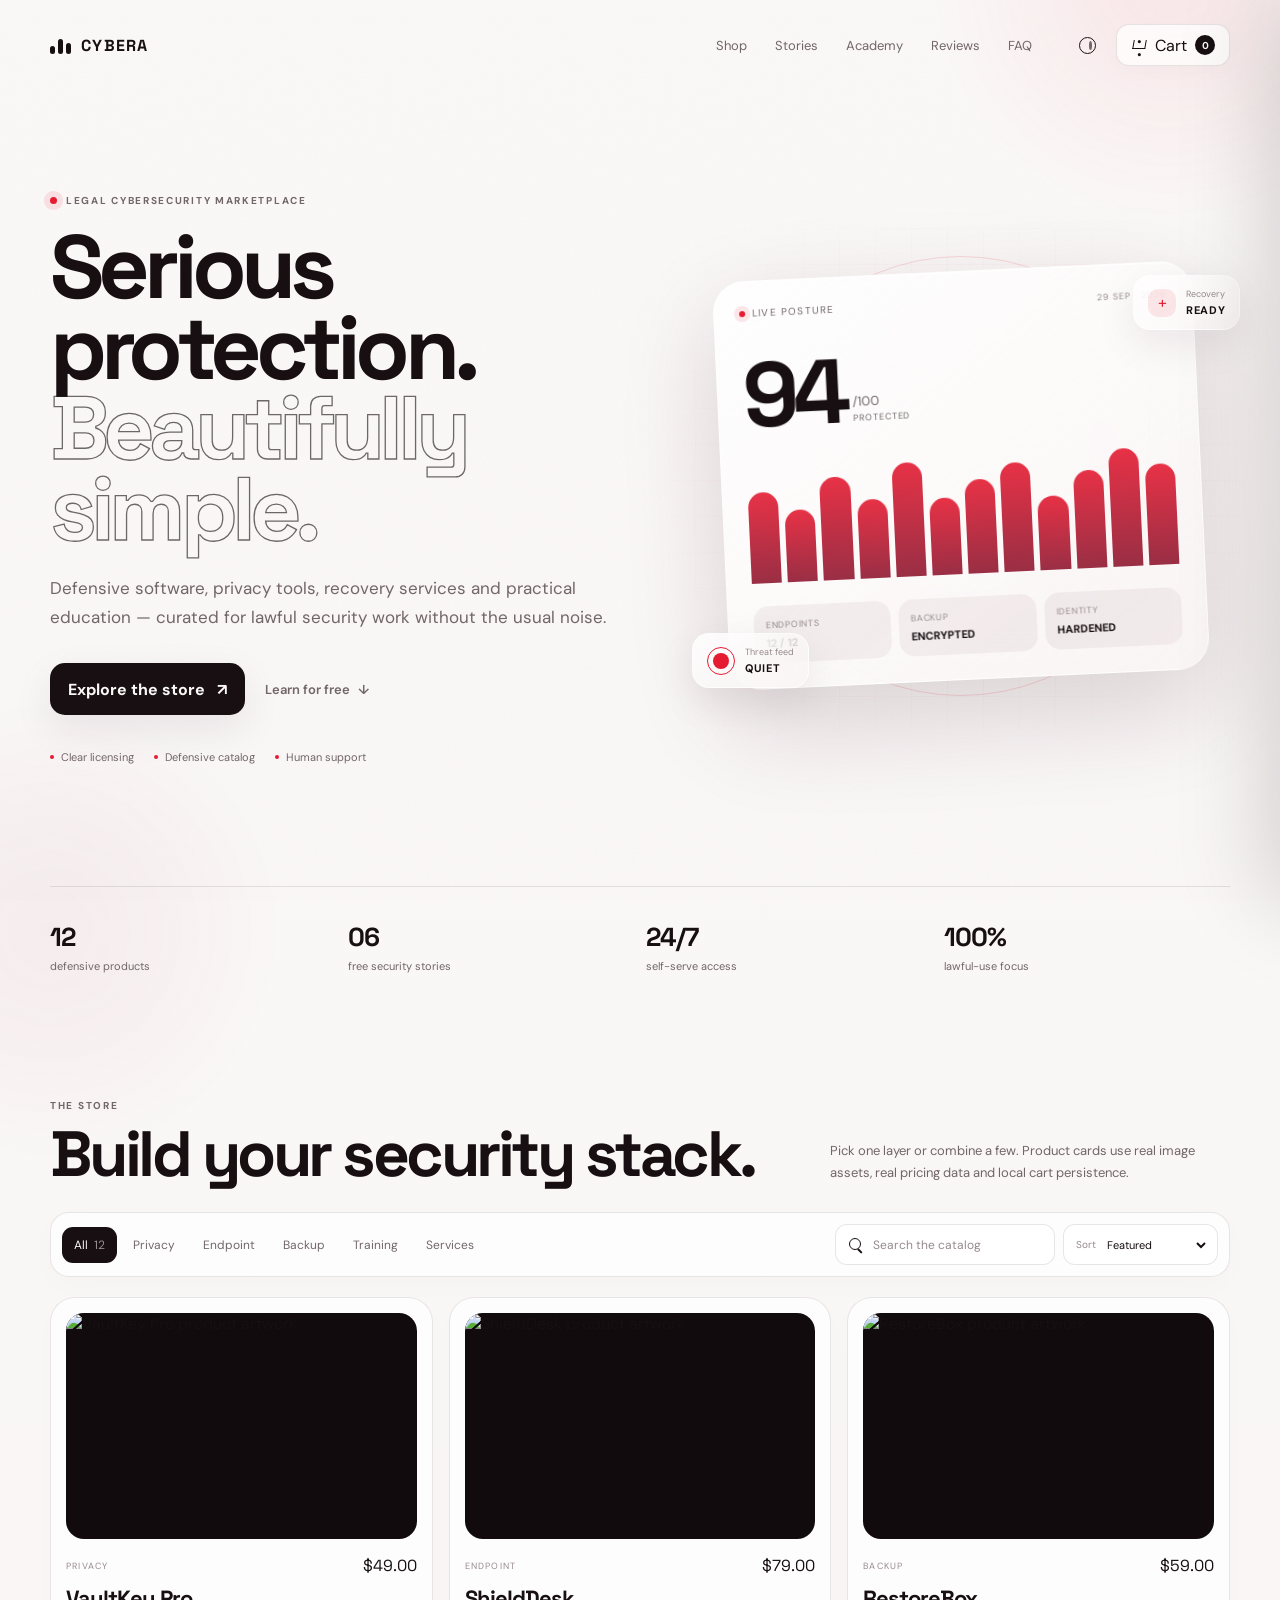
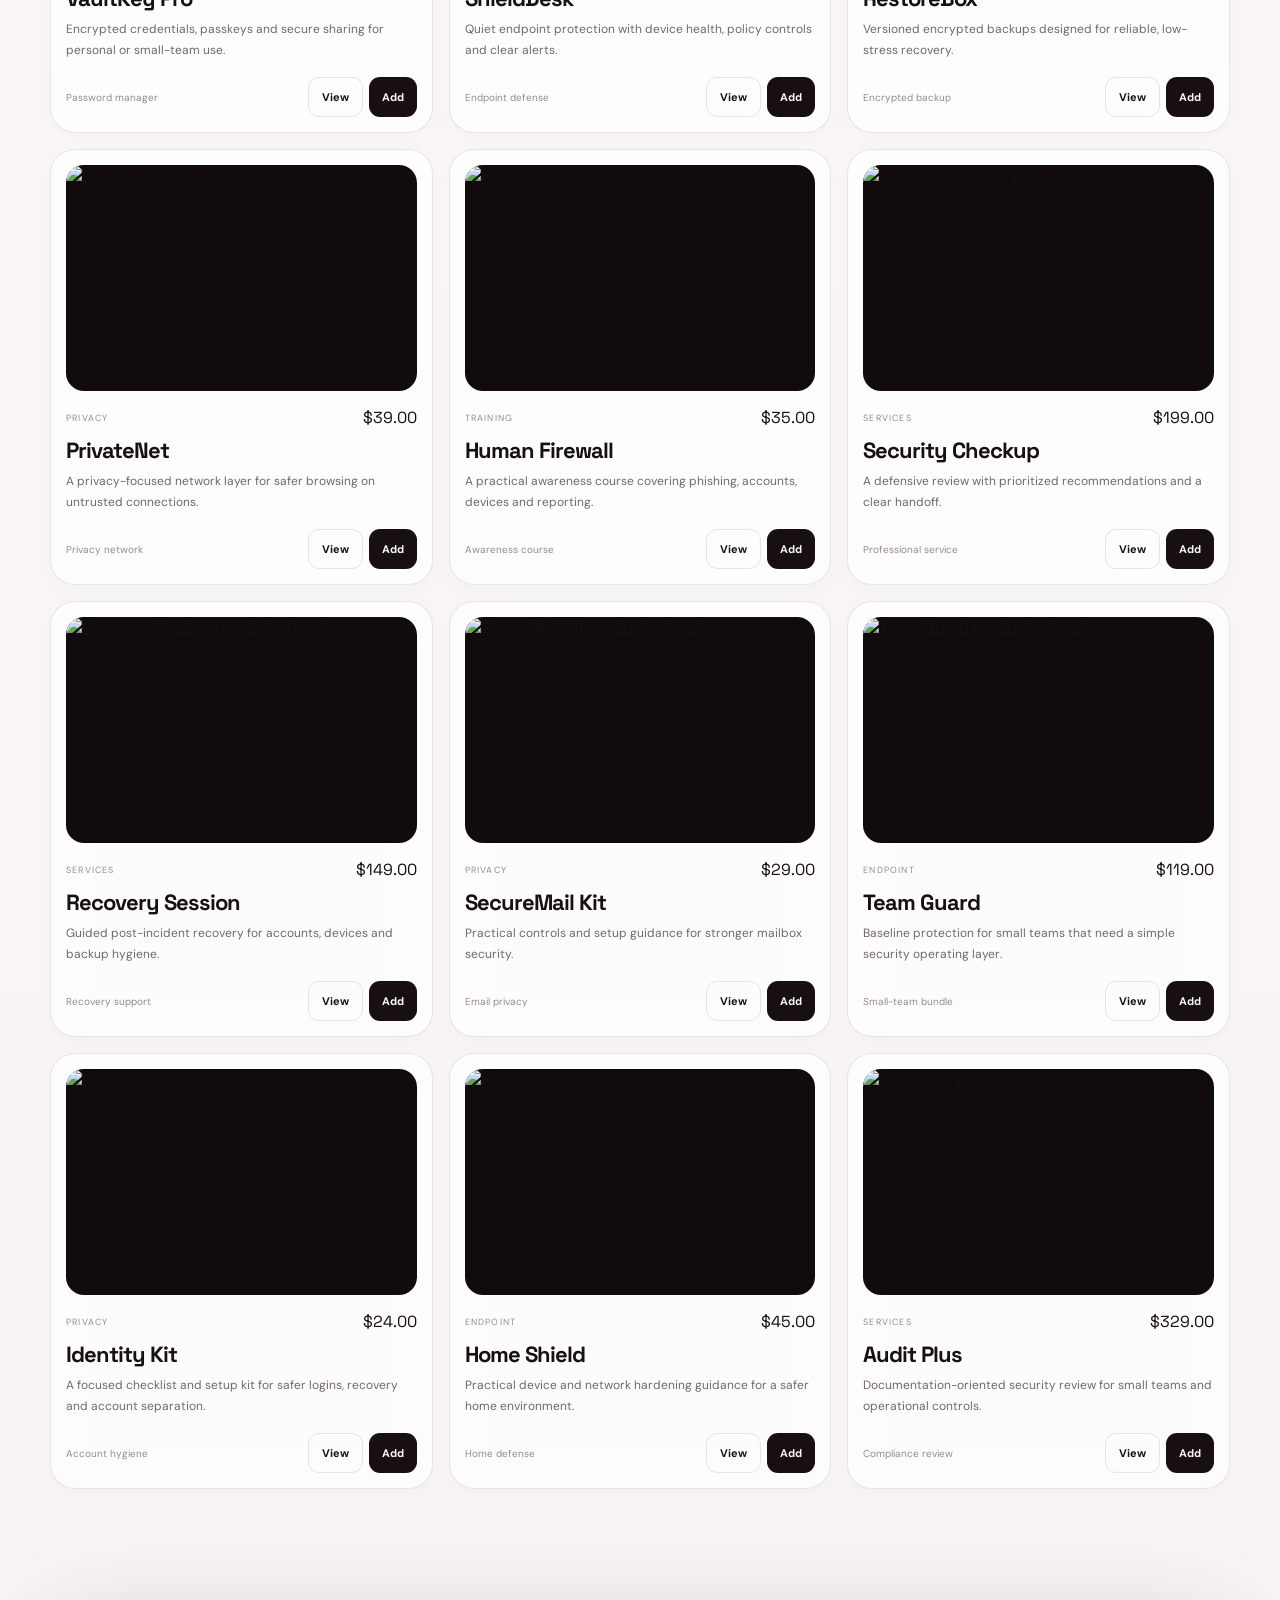
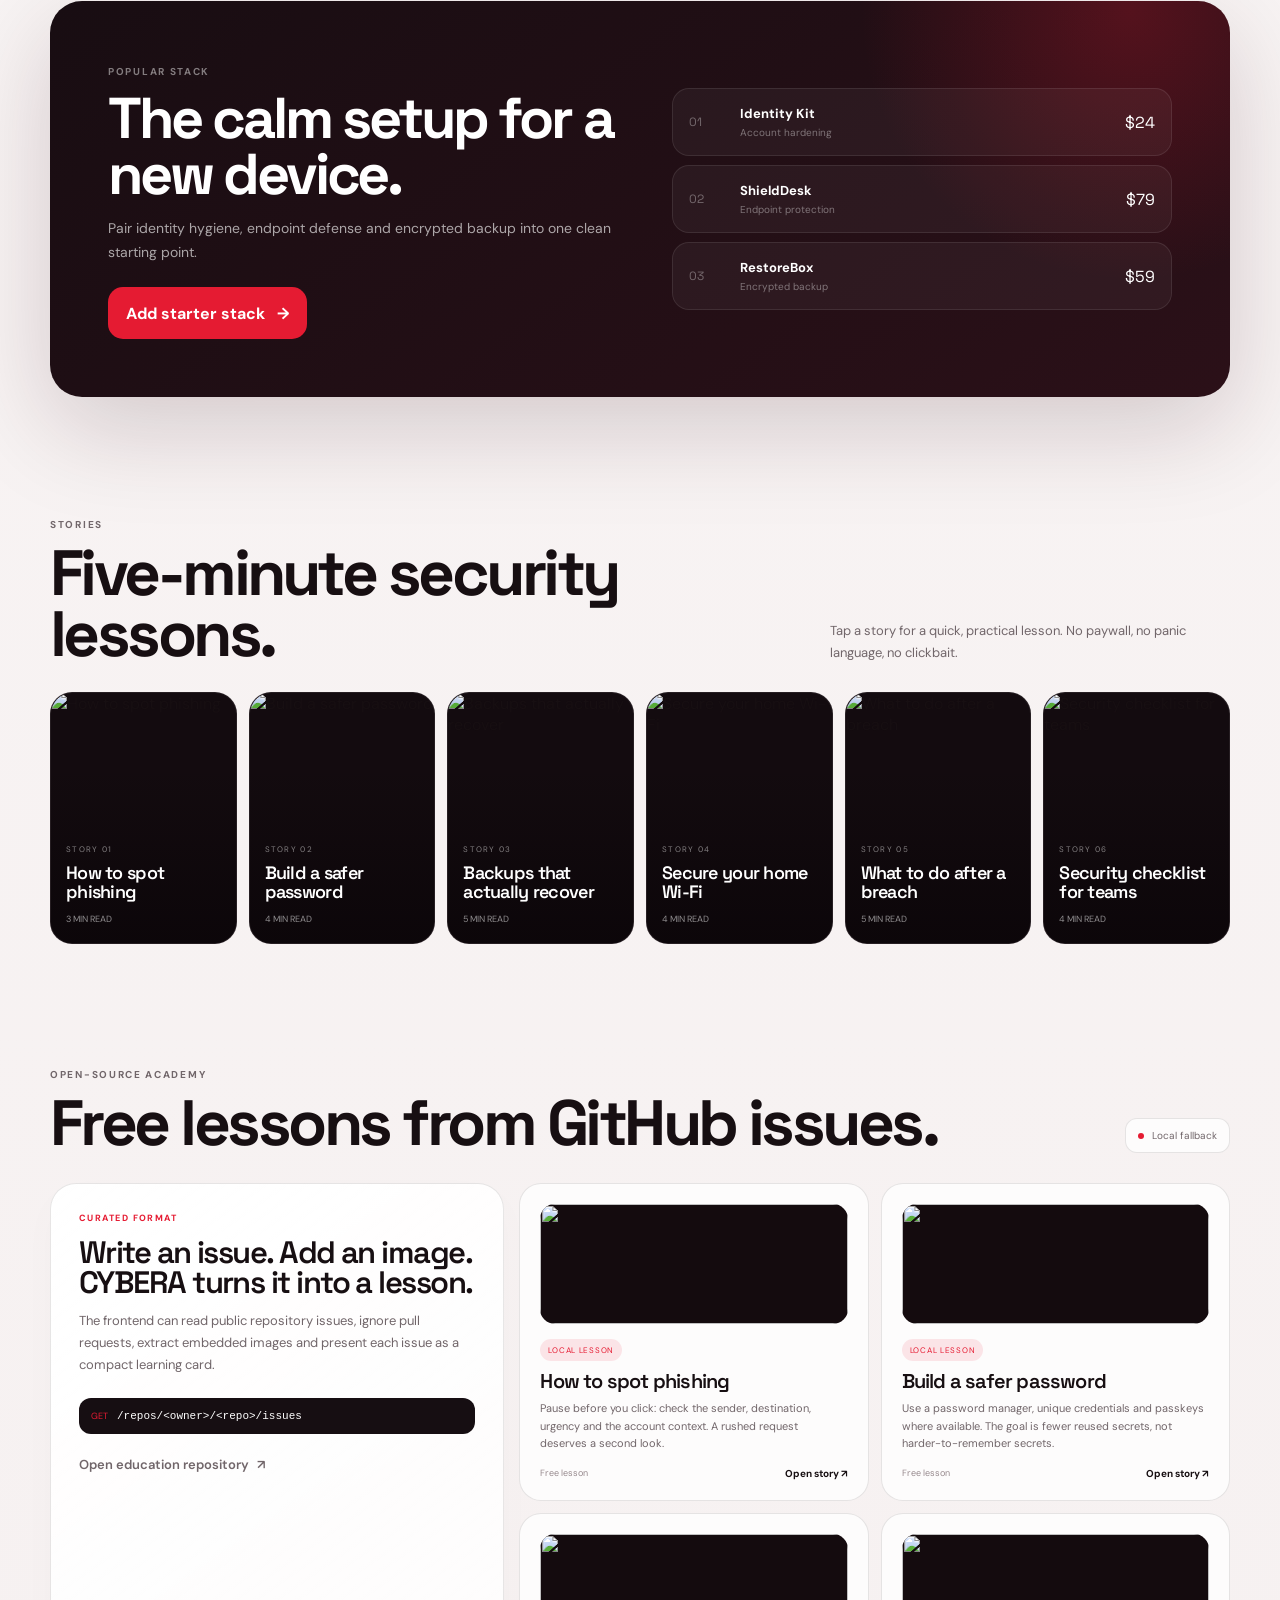
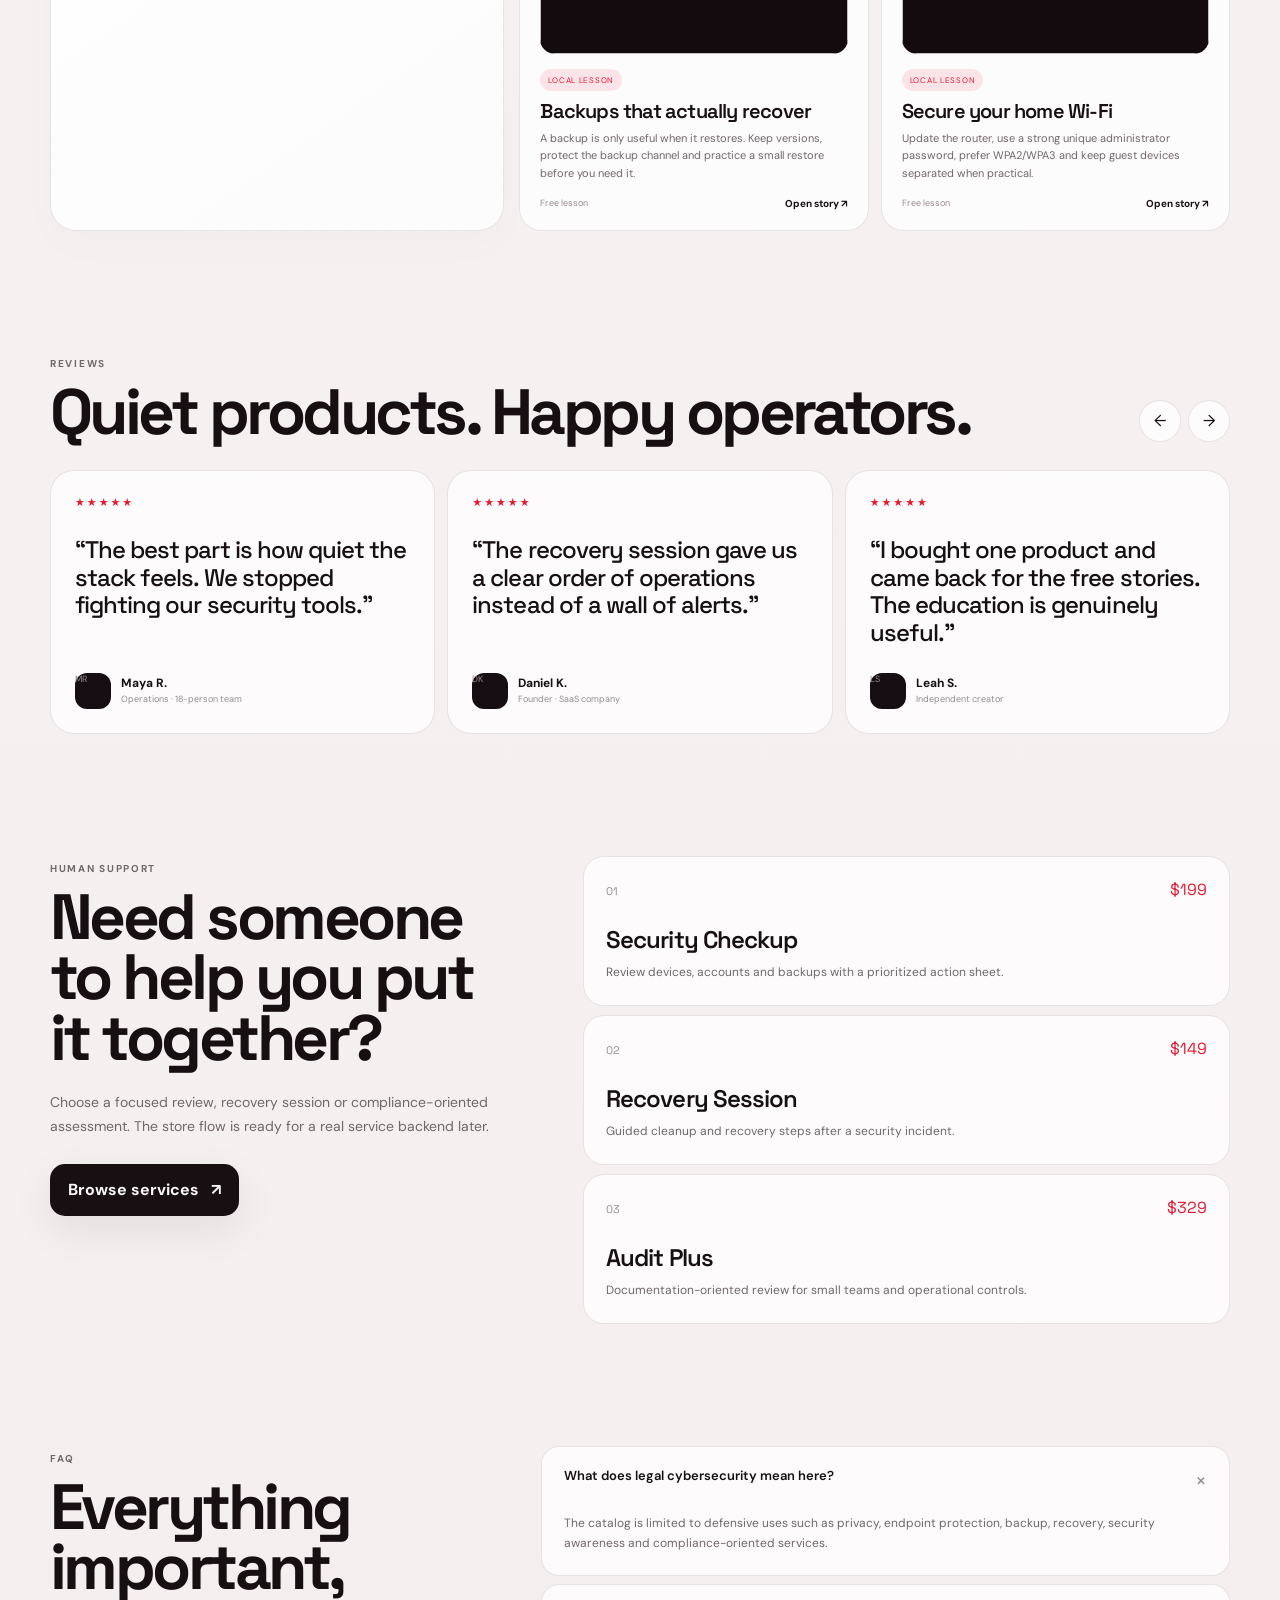
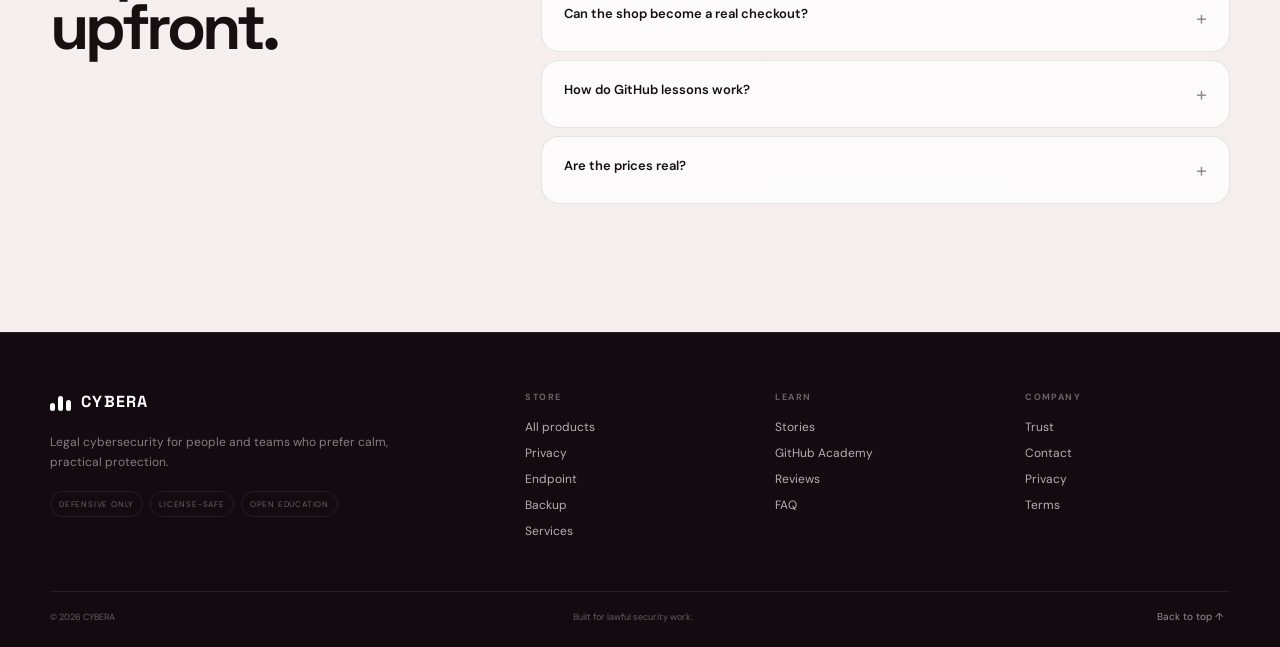
==== index.html @ 8c3d2e0f "Upload folder" ====
<!doctype html>
<html lang="en" dir="ltr" data-theme="light">
<head>
  <meta charset="utf-8">
  <meta name="viewport" content="width=device-width, initial-scale=1, viewport-fit=cover">
  <meta name="theme-color" content="#faf7f7">
  <meta name="description" content="CYBERA is a legal cybersecurity marketplace for defensive software, services and free security education.">
  <meta name="color-scheme" content="light dark">
  <meta property="og:title" content="CYBERA — Legal Cybersecurity Store">
  <meta property="og:description" content="Defensive products, practical services and free security education.">
  <meta property="og:type" content="website">
  <title>CYBERA — Legal Cybersecurity Store</title>
  <link rel="preconnect" href="https://fonts.googleapis.com">
  <link rel="preconnect" href="https://fonts.gstatic.com" crossorigin>
  <link href="https://fonts.googleapis.com/css2?family=DM+Sans:wght@400;500;600;700&family=Space+Grotesk:wght@500;600;700&display=swap" rel="stylesheet">
  <link rel="stylesheet" href="styles.css">
</head>
<body>
  <div class="site-loader" id="siteLoader" aria-hidden="true">
    <div class="loader-inner">
      <div class="loader-brand"><span class="logo-bars"><i></i><i></i><i></i></span>CYBERA</div>
      <div class="loader-track"><span></span></div>
      <div class="loader-status">Initializing secure storefront</div>
    </div>
  </div>

  <div class="page-glow page-glow-a" aria-hidden="true"></div>
  <div class="page-glow page-glow-b" aria-hidden="true"></div>
  <div class="grain" aria-hidden="true"></div>

  <header class="topbar" id="topbar">
    <a class="brand" href="#top" aria-label="CYBERA home">
      <span class="logo-bars" aria-hidden="true"><i></i><i></i><i></i></span>
      <span>CYBERA</span>
    </a>

    <nav class="nav" id="primaryNav" aria-label="Primary navigation">
      <a href="#shop">Shop</a>
      <a href="#stories">Stories</a>
      <a href="#academy">Academy</a>
      <a href="#reviews">Reviews</a>
      <a href="#faq">FAQ</a>
    </nav>

    <div class="topbar-actions">
      <button class="icon-btn" id="themeToggle" type="button" aria-label="Toggle theme" title="Toggle theme">
        <span class="theme-dot" aria-hidden="true"></span>
      </button>
      <button class="cart-btn" id="openCart" type="button" aria-label="Open cart">
        <span class="cart-symbol" aria-hidden="true"></span>
        <span class="cart-label">Cart</span>
        <b id="cartCount">0</b>
      </button>
      <button class="menu-btn" id="menuToggle" type="button" aria-label="Open navigation" aria-expanded="false">
        <span></span><span></span>
      </button>
    </div>
  </header>

  <main id="top">
    <section class="hero section-shell">
      <div class="hero-copy reveal">
        <div class="eyebrow"><span class="status-dot"></span>Legal cybersecurity marketplace</div>
        <h1>Serious protection.<br><span>Beautifully simple.</span></h1>
        <p>Defensive software, privacy tools, recovery services and practical education — curated for lawful security work without the usual noise.</p>
        <div class="hero-actions">
          <a class="button button-primary" href="#shop">Explore the store <span>↗</span></a>
          <a class="button-link" href="#academy">Learn for free <span>↓</span></a>
        </div>
        <div class="hero-proof">
          <span><i></i> Clear licensing</span>
          <span><i></i> Defensive catalog</span>
          <span><i></i> Human support</span>
        </div>
      </div>

      <div class="hero-stage reveal reveal-delay-1">
        <div class="stage-grid" aria-hidden="true"></div>
        <div class="stage-orbit orbit-one" aria-hidden="true"></div>
        <div class="stage-orbit orbit-two" aria-hidden="true"></div>
        <div class="hero-panel hero-panel-main">
          <div class="panel-top">
            <span class="tiny-status"><i></i> LIVE POSTURE</span>
            <span class="panel-date">29 SEP · 2026</span>
          </div>
          <div class="panel-score"><strong>94</strong><span>/100<br><small>PROTECTED</small></span></div>
          <div class="health-line"><span></span><span></span><span></span><span></span><span></span><span></span><span></span><span></span><span></span><span></span><span></span><span></span></div>
          <div class="panel-metrics">
            <div><small>ENDPOINTS</small><b>12 / 12</b></div>
            <div><small>BACKUP</small><b>ENCRYPTED</b></div>
            <div><small>IDENTITY</small><b>HARDENED</b></div>
          </div>
        </div>
        <div class="hero-panel hero-panel-float float-a">
          <span class="float-icon">+</span>
          <div><small>Recovery</small><b>READY</b></div>
        </div>
        <div class="hero-panel hero-panel-float float-b">
          <span class="float-ring"></span>
          <div><small>Threat feed</small><b>QUIET</b></div>
        </div>
      </div>
    </section>

    <section class="signal-strip section-shell" id="trust" aria-label="Store highlights">
      <div><b>12</b><span>defensive products</span></div>
      <div><b>06</b><span>free security stories</span></div>
      <div><b>24/7</b><span>self-serve access</span></div>
      <div><b>100%</b><span>lawful-use focus</span></div>
    </section>

    <section class="shop section-shell" id="shop">
      <div class="section-heading reveal">
        <div>
          <div class="eyebrow">The store</div>
          <h2>Build your security stack.</h2>
        </div>
        <p>Pick one layer or combine a few. Product cards use real image assets, real pricing data and local cart persistence.</p>
      </div>

      <div class="shop-toolbar reveal reveal-delay-1">
        <div class="filter-group" id="categoryFilters" role="tablist" aria-label="Product categories">
          <button class="filter active" data-filter="all" type="button">All <span>12</span></button>
          <button class="filter" data-filter="privacy" type="button">Privacy</button>
          <button class="filter" data-filter="endpoint" type="button">Endpoint</button>
          <button class="filter" data-filter="backup" type="button">Backup</button>
          <button class="filter" data-filter="training" type="button">Training</button>
          <button class="filter" data-filter="services" type="button">Services</button>
        </div>
        <div class="toolbar-right">
          <label class="search-field"><span class="search-symbol" aria-hidden="true"></span><input id="searchInput" type="search" placeholder="Search the catalog" autocomplete="off"></label>
          <label class="sort-field"><span>Sort</span><select id="sortSelect"><option value="featured">Featured</option><option value="price-low">Price: low to high</option><option value="price-high">Price: high to low</option><option value="name">Name</option></select></label>
        </div>
      </div>

      <div class="product-grid" id="productGrid" aria-live="polite"></div>
      <div class="empty-state" id="emptyState" hidden>No matching products. Try another category or search term.</div>
    </section>

    <section class="bundle-band section-shell reveal">
      <div class="bundle-copy">
        <div class="eyebrow">Popular stack</div>
        <h2>The calm setup for a new device.</h2>
        <p>Pair identity hygiene, endpoint defense and encrypted backup into one clean starting point.</p>
        <button class="button button-dark" id="addBundle" type="button">Add starter stack <span>→</span></button>
      </div>
      <div class="bundle-list">
        <div class="bundle-item"><span>01</span><div><b>Identity Kit</b><small>Account hardening</small></div><strong>$24</strong></div>
        <div class="bundle-item"><span>02</span><div><b>ShieldDesk</b><small>Endpoint protection</small></div><strong>$79</strong></div>
        <div class="bundle-item"><span>03</span><div><b>RestoreBox</b><small>Encrypted backup</small></div><strong>$59</strong></div>
      </div>
    </section>

    <section class="stories section-shell" id="stories">
      <div class="section-heading reveal">
        <div>
          <div class="eyebrow">Stories</div>
          <h2>Five-minute security lessons.</h2>
        </div>
        <p>Tap a story for a quick, practical lesson. No paywall, no panic language, no clickbait.</p>
      </div>
      <div class="stories-rail" id="storiesRail"></div>
    </section>

    <section class="academy section-shell" id="academy">
      <div class="academy-head reveal">
        <div>
          <div class="eyebrow">Open-source academy</div>
          <h2>Free lessons from GitHub issues.</h2>
        </div>
        <div class="github-status" id="githubStatus"><span class="status-dot"></span><span>Loading issue feed…</span></div>
      </div>
      <div class="academy-layout">
        <article class="academy-lead reveal">
          <div class="academy-label">CURATED FORMAT</div>
          <h3>Write an issue. Add an image. CYBERA turns it into a lesson.</h3>
          <p>The frontend can read public repository issues, ignore pull requests, extract embedded images and present each issue as a compact learning card.</p>
          <div class="academy-code"><span>GET</span><code>/repos/&lt;owner&gt;/&lt;repo&gt;/issues</code></div>
          <a class="button-link" id="githubRepoLink" href="#" target="_blank" rel="noreferrer noopener">Open education repository <span>↗</span></a>
        </article>
        <div class="issue-grid" id="issueGrid"></div>
      </div>
    </section>

    <section class="reviews section-shell" id="reviews">
      <div class="section-heading reveal">
        <div>
          <div class="eyebrow">Reviews</div>
          <h2>Quiet products. Happy operators.</h2>
        </div>
        <div class="review-controls"><button class="round-control" id="reviewPrev" type="button" aria-label="Previous review">←</button><button class="round-control" id="reviewNext" type="button" aria-label="Next review">→</button></div>
      </div>
      <div class="review-window reveal reveal-delay-1"><div class="review-track" id="reviewTrack"></div></div>
    </section>

    <section class="services section-shell" id="services">
      <div class="service-copy reveal">
        <div class="eyebrow">Human support</div>
        <h2>Need someone to help you put it together?</h2>
        <p>Choose a focused review, recovery session or compliance-oriented assessment. The store flow is ready for a real service backend later.</p>
        <a class="button button-primary" href="#shop">Browse services <span>↗</span></a>
      </div>
      <div class="service-grid reveal reveal-delay-1">
        <article><span>01</span><h3>Security Checkup</h3><p>Review devices, accounts and backups with a prioritized action sheet.</p><b>$199</b></article>
        <article><span>02</span><h3>Recovery Session</h3><p>Guided cleanup and recovery steps after a security incident.</p><b>$149</b></article>
        <article><span>03</span><h3>Audit Plus</h3><p>Documentation-oriented review for small teams and operational controls.</p><b>$329</b></article>
      </div>
    </section>

    <section class="faq section-shell" id="faq">
      <div class="faq-head reveal"><div class="eyebrow">FAQ</div><h2>Everything important, upfront.</h2></div>
      <div class="faq-list reveal reveal-delay-1">
        <details open><summary>What does legal cybersecurity mean here?</summary><p>The catalog is limited to defensive uses such as privacy, endpoint protection, backup, recovery, security awareness and compliance-oriented services.</p></details>
        <details><summary>Can the shop become a real checkout?</summary><p>Yes. The cart, checkout state, order summary and local persistence are already separated from presentation so a backend or payment provider can be connected later without rewriting the storefront.</p></details>
        <details><summary>How do GitHub lessons work?</summary><p>A public repository is configured in the app module. Its issues are fetched client-side; pull requests are filtered out, issue images are detected from Markdown and the remaining content is shown as learning cards.</p></details>
        <details><summary>Are the prices real?</summary><p>The included catalog is a demo dataset. Replace the data module with your actual SKUs, prices, inventory and vendor metadata before launch.</p></details>
      </div>
    </section>
  </main>

  <footer class="footer">
    <div class="footer-shell section-shell">
      <div class="footer-main">
        <div class="footer-brand-column">
          <a class="brand footer-brand" href="#top"><span class="logo-bars" aria-hidden="true"><i></i><i></i><i></i></span><span>CYBERA</span></a>
          <p>Legal cybersecurity for people and teams who prefer calm, practical protection.</p>
          <div class="footer-trust"><span>DEFENSIVE ONLY</span><span>LICENSE-SAFE</span><span>OPEN EDUCATION</span></div>
        </div>
        <div class="footer-column"><h4>Store</h4><a href="#shop">All products</a><a href="#shop">Privacy</a><a href="#shop">Endpoint</a><a href="#shop">Backup</a><a href="#services">Services</a></div>
        <div class="footer-column"><h4>Learn</h4><a href="#stories">Stories</a><a href="#academy">GitHub Academy</a><a href="#reviews">Reviews</a><a href="#faq">FAQ</a></div>
        <div class="footer-column"><h4>Company</h4><a href="#trust">Trust</a><a href="#contact" id="contactLink">Contact</a><a href="#privacy" data-info-modal="privacy">Privacy</a><a href="#terms" data-info-modal="terms">Terms</a></div>
      </div>
      <div class="footer-bottom"><span>© <span id="year"></span> CYBERA</span><span>Built for lawful security work.</span><button class="back-top" id="backTop" type="button">Back to top ↑</button></div>
    </div>
  </footer>

  <div class="overlay" id="overlay" hidden></div>

  <aside class="cart-drawer" id="cartDrawer" aria-label="Shopping cart" aria-hidden="true">
    <div class="drawer-head"><div><div class="eyebrow">Your cart</div><h2>Your security stack.</h2></div><button class="close-btn" id="closeCart" type="button" aria-label="Close cart">×</button></div>
    <div class="cart-items" id="cartItems"></div>
    <div class="cart-footer"><div class="total-row"><span>Subtotal</span><strong id="cartTotal">$0.00</strong></div><button class="button button-primary checkout-button" id="checkoutBtn" type="button">Continue to checkout <span>→</span></button><small>Demo checkout shell — connect your payment backend before launch.</small></div>
  </aside>

  <div class="modal-layer" id="modalLayer" hidden>
    <div class="modal-backdrop" data-close-modal></div>
    <div class="modal" role="dialog" aria-modal="true" aria-labelledby="modalTitle">
      <button class="modal-close" data-close-modal type="button" aria-label="Close">×</button>
      <div id="modalContent"></div>
    </div>
  </div>

  <div class="story-viewer" id="storyViewer" hidden>
    <div class="story-backdrop" data-close-story></div>
    <article class="story-frame" id="storyFrame">
      <button class="story-close" type="button" data-close-story aria-label="Close story">×</button>
      <img id="storyImage" src="" alt="">
      <div class="story-progress"><span></span></div>
      <div class="story-overlay"><div class="eyebrow">CYBERA FREE STORY</div><h2 id="storyTitle"></h2><p id="storyBody"></p><div class="story-actions"><button class="button button-light" id="storyPrev" type="button">Previous</button><button class="button button-light" id="storyNext" type="button">Next</button></div></div>
    </article>
  </div>

  <div class="toast" id="toast" role="status" aria-live="polite"></div>
  <script type="module" src="js/app.js"></script>
</body>
</html>
---- styles.css ----
:root {
  --bg: #fbf8f8;
  --bg-2: #f4eeee;
  --surface: rgba(255,255,255,.74);
  --surface-solid: #fff;
  --surface-dark: #151013;
  --text: #170f12;
  --muted: #71666a;
  --muted-2: #96898d;
  --line: rgba(23,15,18,.10);
  --line-strong: rgba(23,15,18,.16);
  --red: #e51b32;
  --red-deep: #8e1830;
  --red-soft: rgba(229,27,50,.10);
  --dark: #160e12;
  --white: #fff;
  --shadow: 0 30px 90px rgba(41,17,22,.10);
  --shadow-small: 0 14px 40px rgba(41,17,22,.08);
  --radius-xl: 34px;
  --radius-lg: 24px;
  --radius-md: 16px;
  --ease: cubic-bezier(.22,1,.36,1);
  --ease-soft: cubic-bezier(.25,.8,.25,1);
}
html[data-theme="dark"] {
  --bg: #0e0a0c;
  --bg-2: #140c10;
  --surface: rgba(28,18,22,.74);
  --surface-solid: #1a1014;
  --surface-dark: #10090c;
  --text: #fff4f5;
  --muted: #ad9ca1;
  --muted-2: #7e6c72;
  --line: rgba(255,244,245,.10);
  --line-strong: rgba(255,244,245,.16);
  --red-soft: rgba(229,27,50,.14);
  --shadow: 0 32px 90px rgba(0,0,0,.34);
  --shadow-small: 0 18px 50px rgba(0,0,0,.27);
}
* { box-sizing: border-box; }
html { scroll-behavior: smooth; }
body { margin:0; min-width:320px; font-family:"DM Sans",system-ui,sans-serif; color:var(--text); background:linear-gradient(180deg,var(--bg) 0%,var(--bg-2) 100%); overflow-x:hidden; transition:background-color .55s var(--ease),color .4s var(--ease); }
body.no-scroll { overflow:hidden; }
a { color:inherit; text-decoration:none; }
button,input,select { font:inherit; }
button { border:0; cursor:pointer; }
button:focus-visible,a:focus-visible,input:focus-visible,select:focus-visible,summary:focus-visible { outline:3px solid rgba(229,27,50,.24); outline-offset:3px; }
::selection { background:var(--red); color:#fff; }
img { display:block; max-width:100%; }
.section-shell { width:min(1180px,calc(100% - 40px)); margin-inline:auto; }

.site-loader { position:fixed; inset:0; z-index:999; display:grid; place-items:center; background:#10090c; color:#fff; transition:opacity .65s var(--ease),visibility .65s var(--ease); }
.site-loader.is-hidden { opacity:0; visibility:hidden; pointer-events:none; }
.loader-inner { width:min(330px,calc(100% - 48px)); }
.loader-brand { display:flex; align-items:center; gap:11px; font-family:"Space Grotesk",sans-serif; font-weight:700; letter-spacing:.08em; }
.loader-track { height:2px; margin-top:24px; overflow:hidden; background:rgba(255,255,255,.12); }
.loader-track span { display:block; width:42%; height:100%; background:var(--red); transform:translateX(-120%); animation:loaderRun 1.1s var(--ease) infinite; }
.loader-status { margin-top:10px; font-size:11px; color:rgba(255,255,255,.46); letter-spacing:.04em; }
.logo-bars { display:inline-grid; grid-template-columns:repeat(3,5px); gap:3px; align-items:end; height:18px; flex:0 0 auto; }
.logo-bars i { width:5px; border-radius:999px; background:currentColor; }
.logo-bars i:nth-child(1){height:8px}.logo-bars i:nth-child(2){height:15px}.logo-bars i:nth-child(3){height:11px}

.grain { position:fixed; inset:0; pointer-events:none; z-index:-2; opacity:.045; background-image:url("data:image/svg+xml,%3Csvg xmlns='http://www.w3.org/2000/svg' width='140' height='140' viewBox='0 0 140 140'%3E%3Cfilter id='n'%3E%3CfeTurbulence type='fractalNoise' baseFrequency='.9' numOctaves='2' stitchTiles='stitch'/%3E%3C/filter%3E%3Crect width='100%25' height='100%25' filter='url(%23n)' opacity='.7'/%3E%3C/svg%3E"); }
.page-glow { position:fixed; width:460px; height:460px; border-radius:50%; pointer-events:none; z-index:-3; filter:blur(30px); opacity:.5; }
.page-glow-a { top:-250px; right:-120px; background:radial-gradient(circle,rgba(229,27,50,.17),transparent 70%); }
.page-glow-b { bottom:-260px; left:-180px; background:radial-gradient(circle,rgba(142,24,48,.11),transparent 70%); }

.topbar { position:relative; z-index:80; width:min(1180px,calc(100% - 40px)); margin:18px auto 0; display:flex; align-items:center; gap:30px; min-height:54px; }
.brand { display:inline-flex; align-items:center; gap:10px; font-family:"Space Grotesk",sans-serif; font-weight:700; letter-spacing:.08em; }
.brand .logo-bars i { transition:transform .55s var(--ease),height .55s var(--ease); }
.brand:hover .logo-bars i:nth-child(1){height:14px;transform:translateY(-2px)}.brand:hover .logo-bars i:nth-child(2){height:9px}.brand:hover .logo-bars i:nth-child(3){height:16px;transform:translateY(-3px)}
.nav { display:flex; align-items:center; gap:28px; margin-left:auto; }
.nav a { position:relative; padding:10px 0; color:var(--muted); font-size:13px; transition:color .35s var(--ease); }
.nav a::after { content:""; position:absolute; left:0; bottom:5px; width:100%; height:1px; background:var(--red); transform:scaleX(0); transform-origin:right; transition:transform .45s var(--ease); }
.nav a:hover { color:var(--text); }
.nav a:hover::after { transform:scaleX(1); transform-origin:left; }
.topbar-actions { display:flex; align-items:center; gap:8px; margin-left:4px; }
.icon-btn,.cart-btn,.menu-btn { color:var(--text); background:transparent; -webkit-tap-highlight-color:transparent; touch-action:manipulation; }
.icon-btn { width:42px; height:42px; display:grid; place-items:center; border-radius:13px; transition:background .35s var(--ease),transform .45s var(--ease); }
.icon-btn:hover { background:var(--surface); transform:translateY(-2px); }
.theme-dot { width:17px; height:17px; border:1.5px solid currentColor; border-radius:50%; position:relative; }
.theme-dot::after { content:""; position:absolute; inset:3px 3px 3px 9px; border-radius:50%; background:currentColor; opacity:.6; transition:inset .45s var(--ease); }
html[data-theme="dark"] .theme-dot::after { inset:3px; }
.cart-btn { display:inline-flex; align-items:center; gap:8px; min-height:42px; padding:0 14px; border:1px solid var(--line); border-radius:13px; background:var(--surface); box-shadow:0 6px 20px rgba(0,0,0,.02); backdrop-filter:blur(18px); transition:transform .45s var(--ease),border-color .35s var(--ease),background .35s var(--ease); }
.cart-btn:hover { transform:translateY(-2px); border-color:rgba(229,27,50,.36); }
.cart-symbol,.search-symbol { position:relative; width:16px; height:15px; display:inline-block; }
.cart-symbol::before { content:""; position:absolute; left:2px; top:2px; width:11px; height:8px; border:1.5px solid currentColor; border-top:0; transform:skewX(-10deg); }
.cart-symbol::after { content:"•  •"; position:absolute; left:2px; bottom:-8px; font-size:13px; line-height:1; letter-spacing:1px; }
.cart-btn b { min-width:20px; height:20px; padding:0 5px; display:grid; place-items:center; border-radius:999px; background:var(--text); color:var(--bg); font-size:10px; transition:transform .45s var(--ease); }
.menu-btn { display:none; width:42px; height:42px; border:1px solid var(--line); border-radius:13px; }
.menu-btn span { display:block; width:17px; height:1.5px; margin:4px auto; background:currentColor; border-radius:99px; transition:transform .45s var(--ease); }
.menu-btn.is-open span:first-child { transform:translateY(2.75px) rotate(45deg); }.menu-btn.is-open span:last-child { transform:translateY(-2.75px) rotate(-45deg); }

.hero { min-height:calc(100svh - 86px); padding:74px 0 80px; display:grid; grid-template-columns:1.03fr .97fr; gap:70px; align-items:center; }
.eyebrow { display:inline-flex; align-items:center; gap:9px; text-transform:uppercase; letter-spacing:.17em; font-weight:700; font-size:10px; color:var(--muted); }
.status-dot { width:7px; height:7px; border-radius:50%; background:var(--red); box-shadow:0 0 0 6px var(--red-soft); }
.hero h1 { max-width:690px; margin:18px 0 24px; font-family:"Space Grotesk",sans-serif; font-size:clamp(54px,7vw,92px); line-height:.9; letter-spacing:-.065em; }
.hero h1 span { color:transparent; -webkit-text-stroke:1.3px var(--text); opacity:.62; }
.hero-copy > p { max-width:600px; margin:0; color:var(--muted); font-size:17px; line-height:1.75; }
.hero-actions { display:flex; align-items:center; gap:20px; margin-top:30px; }
.button { min-height:52px; padding:0 18px; display:inline-flex; align-items:center; justify-content:center; gap:12px; border-radius:15px; font-weight:700; -webkit-tap-highlight-color:transparent; touch-action:manipulation; transition:transform .5s var(--ease),box-shadow .5s var(--ease),background .4s var(--ease),color .4s var(--ease),border-color .4s var(--ease); }
.button span { display:inline-block; transition:transform .5s var(--ease); }
.button:hover { transform:translate3d(0,-3px,0); }.button:hover span { transform:translateX(4px); }.button:active { transform:scale(.985); }
.button-primary { background:var(--text); color:var(--bg); box-shadow:var(--shadow-small); }.button-primary:hover { box-shadow:0 24px 60px rgba(44,10,20,.15); }
.button-dark { background:var(--red); color:#fff; }
.button-light { background:#fff; color:#150d10; }
.button-link { display:inline-flex; align-items:center; gap:8px; color:var(--muted); font-weight:600; font-size:13px; transition:color .4s var(--ease),transform .45s var(--ease); }.button-link:hover{color:var(--text);transform:translateX(3px)}.button-link span{transition:transform .45s var(--ease)}.button-link:hover span{transform:translateY(3px)}
.hero-proof { display:flex; flex-wrap:wrap; gap:10px 20px; margin-top:35px; }
.hero-proof span { display:inline-flex; align-items:center; gap:7px; color:var(--muted); font-size:11px; }.hero-proof i{width:4px;height:4px;border-radius:50%;background:var(--red);}

.hero-stage { position:relative; min-height:590px; display:grid; place-items:center; overflow:visible; }
.stage-grid { position:absolute; inset:8% -6% 7%; border-radius:44px; background:linear-gradient(rgba(229,27,50,.055) 1px,transparent 1px),linear-gradient(90deg,rgba(229,27,50,.055) 1px,transparent 1px); background-size:36px 36px; mask-image:radial-gradient(circle at 50% 50%,black 35%,transparent 82%); opacity:.7; }
.stage-orbit { position:absolute; border-radius:50%; border:1px solid rgba(229,27,50,.15); animation:orbitFloat 8s ease-in-out infinite; }
.orbit-one{width:440px;height:440px}.orbit-two{width:300px;height:300px;animation-delay:-2.5s}
.hero-panel { border:1px solid rgba(255,255,255,.6); background:linear-gradient(145deg,rgba(255,255,255,.85),rgba(250,244,244,.63)); box-shadow:0 35px 100px rgba(55,16,24,.16),inset 0 1px 0 rgba(255,255,255,.86); backdrop-filter:blur(25px); }
html[data-theme="dark"] .hero-panel { border-color:rgba(255,255,255,.09); background:linear-gradient(145deg,rgba(37,19,25,.88),rgba(21,11,14,.72)); box-shadow:0 35px 100px rgba(0,0,0,.34),inset 0 1px 0 rgba(255,255,255,.04); }
.hero-panel-main { width:min(480px,93%); padding:25px; border-radius:32px; transform:rotate(-2.7deg); transition:transform .75s var(--ease); }
.hero-panel-main:hover { transform:rotate(-.2deg) translate3d(0,-7px,0); }
.panel-top { display:flex; align-items:center; justify-content:space-between; gap:20px; }.tiny-status{display:inline-flex;align-items:center;gap:7px;color:var(--muted);font-size:10px;letter-spacing:.12em}.tiny-status i{width:6px;height:6px;border-radius:50%;background:var(--red);box-shadow:0 0 0 5px var(--red-soft)}.panel-date{font-size:9px;letter-spacing:.12em;color:var(--muted-2)}
.panel-score{display:flex;align-items:flex-end;gap:8px;margin-top:42px}.panel-score strong{font-family:"Space Grotesk",sans-serif;font-size:91px;line-height:.75;letter-spacing:-.07em}.panel-score > span{color:var(--muted);font-size:13px;line-height:1.15}.panel-score small{font-size:9px;letter-spacing:.10em}
.health-line { height:124px; margin-top:30px; display:flex; align-items:end; gap:6px; }.health-line span{flex:1;height:var(--h,60%);border-radius:999px 999px 5px 5px;background:linear-gradient(180deg,var(--red),var(--red-deep));transform-origin:bottom;animation:healthPulse 4.6s var(--ease) infinite alternate;opacity:.9}.health-line span:nth-child(1){--h:74%;animation-delay:-.1s}.health-line span:nth-child(2){--h:58%;animation-delay:-1.3s}.health-line span:nth-child(3){--h:83%;animation-delay:-.7s}.health-line span:nth-child(4){--h:64%;animation-delay:-2.1s}.health-line span:nth-child(5){--h:92%;animation-delay:-1.7s}.health-line span:nth-child(6){--h:62%;animation-delay:-.3s}.health-line span:nth-child(7){--h:76%;animation-delay:-2.4s}.health-line span:nth-child(8){--h:88%;animation-delay:-.9s}.health-line span:nth-child(9){--h:60%;animation-delay:-1.5s}.health-line span:nth-child(10){--h:79%;animation-delay:-.4s}.health-line span:nth-child(11){--h:95%;animation-delay:-2.2s}.health-line span:nth-child(12){--h:82%;animation-delay:-1.1s}
.panel-metrics{display:grid;grid-template-columns:repeat(3,1fr);gap:8px;margin-top:23px}.panel-metrics div{padding:13px 12px;border-radius:15px;background:rgba(111,78,84,.07)}.panel-metrics small,.panel-metrics b{display:block}.panel-metrics small{font-size:9px;color:var(--muted-2);letter-spacing:.08em}.panel-metrics b{font-size:11px;margin-top:5px}
.hero-panel-float { position:absolute; display:flex; align-items:center; gap:10px; padding:12px 14px; border-radius:17px; box-shadow:var(--shadow-small); transition:transform .65s var(--ease); animation:floatCard 7s ease-in-out infinite; }.hero-panel-float:hover{transform:translateY(-7px) scale(1.02)}.float-a{top:16%;right:-2%}.float-b{left:0;bottom:14%;animation-delay:-2.2s}.hero-panel-float small,.hero-panel-float b{display:block}.hero-panel-float small{font-size:9px;color:var(--muted-2)}.hero-panel-float b{margin-top:3px;font-size:11px;letter-spacing:.06em}.float-icon{width:28px;height:28px;border-radius:10px;display:grid;place-items:center;background:var(--red-soft);color:var(--red);font-size:16px}.float-ring{width:28px;height:28px;border:1.5px solid var(--red);border-radius:50%;position:relative}.float-ring::after{content:"";position:absolute;inset:5px;border-radius:50%;background:var(--red)}

.signal-strip { display:grid;grid-template-columns:repeat(4,1fr);gap:12px;padding:20px 0 105px;border-top:1px solid var(--line); }.signal-strip div{padding:13px 0;}.signal-strip b{font-family:"Space Grotesk",sans-serif;font-size:26px;letter-spacing:-.04em;display:block}.signal-strip span{font-size:11px;color:var(--muted)}

.section-heading{display:flex;align-items:flex-end;justify-content:space-between;gap:40px;margin-bottom:28px}.section-heading h2,.academy h2,.faq h2,.reviews h2,.services h2{margin:10px 0 0;font-family:"Space Grotesk",sans-serif;font-size:clamp(38px,5vw,64px);line-height:.94;letter-spacing:-.055em}.section-heading>p{max-width:400px;margin:0;color:var(--muted);font-size:13px;line-height:1.7}
.shop-toolbar{display:flex;align-items:center;justify-content:space-between;gap:18px;padding:11px;border:1px solid var(--line);border-radius:19px;background:var(--surface);backdrop-filter:blur(20px);margin-bottom:20px;position:sticky;top:12px;z-index:30;box-shadow:0 8px 28px rgba(0,0,0,.02)}
.filter-group{display:flex;gap:4px;flex-wrap:wrap}.filter{padding:10px 12px;border-radius:11px;background:transparent;color:var(--muted);font-size:12px;transition:background .4s var(--ease),color .4s var(--ease),transform .4s var(--ease);}.filter:hover{color:var(--text);transform:translateY(-1px)}.filter.active{background:var(--text);color:var(--bg)}.filter span{margin-left:3px;opacity:.55}
.toolbar-right{display:flex;align-items:center;gap:8px}.search-field{min-width:220px;height:41px;display:flex;align-items:center;gap:9px;padding:0 12px;border:1px solid var(--line);border-radius:12px;background:var(--surface-solid)}.search-symbol::before{content:"";position:absolute;left:1px;top:1px;width:10px;height:10px;border:1.5px solid currentColor;border-radius:50%}.search-symbol::after{content:"";position:absolute;width:6px;height:1.5px;background:currentColor;transform:rotate(45deg);right:-1px;bottom:1px;border-radius:99px}.search-field input{width:100%;border:0;outline:0;background:transparent;color:var(--text);font-size:12px}.search-field input::placeholder{color:var(--muted-2)}.sort-field{height:41px;display:flex;align-items:center;gap:7px;padding:0 8px 0 12px;border:1px solid var(--line);border-radius:12px;background:var(--surface-solid)}.sort-field span{font-size:10px;color:var(--muted-2)}.sort-field select{border:0;outline:0;background:transparent;color:var(--text);font-size:11px}
.product-grid{display:grid;grid-template-columns:repeat(3,1fr);gap:16px}.product-card{position:relative;min-width:0;overflow:hidden;padding:15px;border:1px solid var(--line);border-radius:25px;background:var(--surface);backdrop-filter:blur(18px);box-shadow:0 8px 25px rgba(0,0,0,.015);display:flex;flex-direction:column;transition:transform .55s var(--ease),box-shadow .55s var(--ease),border-color .4s var(--ease),background .4s var(--ease)}.product-card:hover{transform:translate3d(0,-8px,0);box-shadow:var(--shadow);border-color:rgba(229,27,50,.20)}.product-image-wrap{position:relative;overflow:hidden;aspect-ratio:1.55;cursor:pointer;border-radius:18px;background:#110b0e}.product-image-wrap::after{content:"";position:absolute;inset:0;background:linear-gradient(135deg,transparent 35%,rgba(255,255,255,.09),transparent 65%);transform:translateX(-130%);transition:transform .85s var(--ease)}.product-card:hover .product-image-wrap::after{transform:translateX(130%)}.product-image{width:100%;height:100%;object-fit:cover;transition:transform .8s var(--ease),filter .6s var(--ease)}.product-card:hover .product-image{transform:scale(1.035)}
.product-top{display:flex;justify-content:space-between;align-items:center;gap:12px;margin-top:16px}.category{color:var(--muted-2);font-size:9px;text-transform:uppercase;letter-spacing:.13em}.price{font-family:"Space Grotesk",sans-serif;font-size:16px}.product-card h3{margin:8px 0 7px;font-family:"Space Grotesk",sans-serif;font-size:22px;letter-spacing:-.045em}.product-card p{margin:0;color:var(--muted);font-size:12px;line-height:1.7}.product-bottom{display:flex;align-items:center;justify-content:space-between;gap:10px;padding-top:17px;margin-top:auto}.product-tag{color:var(--muted-2);font-size:10px}.add-btn,.quick-btn{height:40px;padding:0 13px;border-radius:11px;font-size:11px;font-weight:700;transition:transform .45s var(--ease),background .35s var(--ease),color .35s var(--ease),border-color .35s var(--ease)}.add-btn{background:var(--text);color:var(--bg)}.quick-btn{background:transparent;border:1px solid var(--line);color:var(--text)}.add-btn:hover,.quick-btn:hover{transform:translate3d(0,-2px,0)}.product-actions{display:flex;gap:6px}.empty-state{margin-top:16px;padding:34px;text-align:center;border:1px dashed var(--line-strong);border-radius:20px;color:var(--muted);font-size:12px}

.bundle-band{margin-top:112px;padding:58px;display:grid;grid-template-columns:1.02fr .98fr;gap:44px;border-radius:32px;background:linear-gradient(145deg,#180d12,#2b1018);color:#fff;position:relative;overflow:hidden;box-shadow:0 30px 100px rgba(48,11,22,.18)}.bundle-band::before{content:"";position:absolute;width:560px;height:560px;right:-180px;top:-270px;border-radius:50%;background:radial-gradient(circle,rgba(229,27,50,.25),transparent 68%)}.bundle-copy,.bundle-list{position:relative;z-index:1}.bundle-copy .eyebrow{color:rgba(255,255,255,.46)}.bundle-copy h2{margin:11px 0 15px;font-family:"Space Grotesk",sans-serif;font-size:clamp(38px,4.5vw,60px);line-height:.96;letter-spacing:-.055em}.bundle-copy p{max-width:560px;margin:0;color:rgba(255,255,255,.63);font-size:14px;line-height:1.7}.bundle-copy .button{margin-top:23px}.bundle-list{display:grid;gap:9px;align-content:center}.bundle-item{display:grid;grid-template-columns:38px 1fr auto;align-items:center;gap:13px;padding:16px;border:1px solid rgba(255,255,255,.09);border-radius:17px;background:rgba(255,255,255,.045);transition:transform .5s var(--ease),background .4s var(--ease)}.bundle-item:hover{transform:translateX(6px);background:rgba(255,255,255,.07)}.bundle-item>span{color:rgba(255,255,255,.35);font:12px "Space Grotesk",sans-serif}.bundle-item b{display:block;font-size:13px}.bundle-item small{display:block;margin-top:4px;color:rgba(255,255,255,.40);font-size:10px}.bundle-item strong{font:16px "Space Grotesk",sans-serif}

.stories{padding:115px 0 0}.stories-rail{display:grid;grid-template-columns:repeat(6,minmax(0,1fr));gap:12px}.story-card{position:relative;overflow:hidden;aspect-ratio:.74;border-radius:22px;background:#130b0f;cursor:pointer;isolation:isolate;border:1px solid rgba(255,255,255,.08);transition:transform .6s var(--ease),box-shadow .6s var(--ease)}.story-card:hover{transform:translateY(-7px);box-shadow:var(--shadow)}.story-card::after{content:"";position:absolute;inset:0;background:linear-gradient(180deg,rgba(10,5,8,.02) 32%,rgba(10,5,8,.79));z-index:1}.story-card img{width:100%;height:100%;object-fit:cover;transition:transform .8s var(--ease)}.story-card:hover img{transform:scale(1.045)}.story-copy{position:absolute;left:15px;right:15px;bottom:16px;z-index:2;color:#fff}.story-index{font-size:8px;letter-spacing:.16em;color:rgba(255,255,255,.48)}.story-copy h3{margin:7px 0 0;font:600 18px/1.05 "Space Grotesk",sans-serif;letter-spacing:-.04em}.story-time{display:inline-block;margin-top:11px;font-size:9px;color:rgba(255,255,255,.54)}

.academy{padding:118px 0 0}.academy-head{display:flex;justify-content:space-between;align-items:end;gap:30px;margin-bottom:30px}.github-status{display:inline-flex;align-items:center;gap:8px;padding:10px 12px;border:1px solid var(--line);border-radius:12px;background:var(--surface);color:var(--muted);font-size:10px;white-space:nowrap}.github-status .status-dot{width:6px;height:6px;box-shadow:none}.academy-layout{display:grid;grid-template-columns:.78fr 1.22fr;gap:15px}.academy-lead{padding:28px;border:1px solid var(--line);border-radius:26px;background:linear-gradient(145deg,var(--surface-solid),var(--surface));box-shadow:0 14px 40px rgba(0,0,0,.02)}.academy-label{font-size:9px;letter-spacing:.16em;color:var(--red);font-weight:700}.academy-lead h3{margin:13px 0 12px;font:600 31px/.98 "Space Grotesk",sans-serif;letter-spacing:-.05em}.academy-lead p{margin:0;color:var(--muted);font-size:13px;line-height:1.7}.academy-code{display:flex;align-items:center;gap:9px;margin-top:22px;padding:11px 12px;border-radius:12px;background:var(--dark);color:#fff;overflow:auto}.academy-code span{font-size:9px;color:var(--red)}.academy-code code{font:11px/1.3 ui-monospace,SFMono-Regular,Menlo,monospace}.academy-lead .button-link{margin-top:22px}.issue-grid{display:grid;grid-template-columns:repeat(2,minmax(0,1fr));gap:12px}.issue-card{padding:20px;border:1px solid var(--line);border-radius:22px;background:var(--surface);transition:transform .55s var(--ease),box-shadow .55s var(--ease),border-color .4s var(--ease)}.issue-card:hover{transform:translateY(-5px);box-shadow:var(--shadow-small);border-color:rgba(229,27,50,.18)}.issue-card img{width:100%;height:120px;object-fit:cover;border-radius:15px;background:#140b0e;margin-bottom:15px}.issue-meta{display:flex;gap:8px;align-items:center;flex-wrap:wrap}.issue-label{padding:6px 8px;border-radius:999px;background:var(--red-soft);color:var(--red);font-size:8px;text-transform:uppercase;letter-spacing:.09em}.issue-card h3{margin:10px 0 8px;font:600 20px/1.05 "Space Grotesk",sans-serif;letter-spacing:-.04em}.issue-card p{margin:0;color:var(--muted);font-size:11px;line-height:1.6}.issue-foot{display:flex;align-items:center;justify-content:space-between;gap:10px;margin-top:14px}.issue-foot span{color:var(--muted-2);font-size:9px}.issue-foot a{font-size:10px;color:var(--text);font-weight:700}.issue-skeleton{height:248px;border-radius:22px;border:1px solid var(--line);background:linear-gradient(90deg,var(--surface),rgba(229,27,50,.035),var(--surface));background-size:220% 100%;animation:skeleton 1.7s ease infinite}

.reviews{padding:120px 0 0}.review-controls{display:flex;gap:7px}.round-control{width:42px;height:42px;border-radius:50%;border:1px solid var(--line);background:var(--surface);color:var(--text);transition:transform .45s var(--ease),border-color .35s var(--ease)}.round-control:hover{transform:translateY(-2px);border-color:rgba(229,27,50,.32)}.review-window{overflow:hidden}.review-track{display:flex;gap:12px;transition:transform .65s var(--ease);will-change:transform}.review-card{flex:0 0 calc((100% - 24px)/3);min-height:250px;padding:24px;border:1px solid var(--line);border-radius:24px;background:var(--surface);display:flex;flex-direction:column}.stars{color:var(--red);letter-spacing:.18em;font-size:11px}.review-card blockquote{margin:27px 0 25px;font:500 24px/1.15 "Space Grotesk",sans-serif;letter-spacing:-.04em}.review-author{display:flex;align-items:center;gap:10px;margin-top:auto}.avatar{width:36px;height:36px;border-radius:12px;background:var(--dark);display:grid;place-items:center;color:#fff;font-size:11px}.review-author b{display:block;font-size:12px}.review-author span{display:block;margin-top:2px;color:var(--muted-2);font-size:9px}

.services{display:grid;grid-template-columns:.84fr 1.16fr;gap:65px;padding:122px 0}.service-copy h2{max-width:570px}.service-copy p{max-width:520px;color:var(--muted);line-height:1.75;font-size:14px;margin:22px 0 0}.service-copy .button{margin-top:25px}.service-grid{display:grid;gap:9px;align-content:center}.service-grid article{position:relative;padding:22px;border:1px solid var(--line);border-radius:21px;background:var(--surface);transition:transform .55s var(--ease),box-shadow .55s var(--ease)}.service-grid article:hover{transform:translateX(7px);box-shadow:var(--shadow-small)}.service-grid span{font:11px "Space Grotesk",sans-serif;color:var(--muted-2)}.service-grid h3{margin:24px 0 8px;font:600 24px "Space Grotesk",sans-serif;letter-spacing:-.04em}.service-grid p{margin:0;color:var(--muted);font-size:12px;line-height:1.65;max-width:580px}.service-grid b{position:absolute;right:22px;top:22px;font:16px "Space Grotesk",sans-serif;color:var(--red)}

.faq{padding:0 0 120px;display:grid;grid-template-columns:.77fr 1.23fr;gap:60px}.faq-list{display:flex;flex-direction:column;gap:8px}.faq details{border:1px solid var(--line);border-radius:18px;background:var(--surface);overflow:hidden}.faq summary{list-style:none;padding:20px 22px;font-size:13px;font-weight:600;display:flex;justify-content:space-between;gap:22px;cursor:pointer}.faq summary::-webkit-details-marker{display:none}.faq summary::after{content:"+";color:var(--muted-2);font-size:20px;font-weight:400;transition:transform .45s var(--ease)}.faq details[open] summary::after{transform:rotate(45deg)}.faq details p{margin:0;padding:0 22px 22px;color:var(--muted);font-size:12px;line-height:1.7}

.footer{margin-top:8px;background:#130b0f;color:#fff;border-top:1px solid rgba(255,255,255,.08)}.footer-shell{padding:58px 0 23px}.footer-main{display:grid;grid-template-columns:2.1fr repeat(3,1fr);gap:45px}.footer-brand-column p{max-width:360px;margin:16px 0 18px;color:rgba(255,255,255,.48);font-size:12px;line-height:1.7}.footer-trust{display:flex;flex-wrap:wrap;gap:7px}.footer-trust span{padding:7px 8px;border:1px solid rgba(255,255,255,.08);border-radius:999px;color:rgba(255,255,255,.36);font-size:8px;letter-spacing:.10em}.footer-column{display:flex;flex-direction:column;gap:10px}.footer-column h4{margin:0 0 6px;color:rgba(255,255,255,.36);font-size:9px;letter-spacing:.16em;text-transform:uppercase}.footer-column a{width:max-content;color:rgba(255,255,255,.68);font-size:12px;transition:color .35s var(--ease),transform .45s var(--ease)}.footer-column a:hover{color:#fff;transform:translateX(3px)}.footer-bottom{display:flex;justify-content:space-between;align-items:center;gap:20px;margin-top:52px;padding-top:17px;border-top:1px solid rgba(255,255,255,.08);color:rgba(255,255,255,.34);font-size:9px}.back-top{background:transparent;color:rgba(255,255,255,.55);font-size:10px;transition:color .35s var(--ease),transform .45s var(--ease)}.back-top:hover{color:#fff;transform:translateY(-2px)}

.overlay{position:fixed;inset:0;z-index:90;background:rgba(15,5,8,.38);backdrop-filter:blur(7px);opacity:0;transition:opacity .55s var(--ease)}.overlay.visible{opacity:1}.cart-drawer{position:fixed;top:0;right:0;z-index:100;width:min(460px,100%);height:100dvh;padding:28px;display:flex;flex-direction:column;gap:18px;background:var(--surface-solid);border-left:1px solid var(--line);box-shadow:-30px 0 90px rgba(20,5,10,.18);transform:translate3d(105%,0,0);transition:transform .7s var(--ease)}.cart-drawer.open{transform:translate3d(0,0,0)}.drawer-head{display:flex;align-items:flex-start;justify-content:space-between;gap:20px;padding-bottom:18px;border-bottom:1px solid var(--line)}.drawer-head h2{margin:8px 0 0;font:600 31px "Space Grotesk",sans-serif;letter-spacing:-.05em}.close-btn,.modal-close,.story-close{width:40px;height:40px;border-radius:12px;background:transparent;color:var(--text);font-size:28px;transition:transform .45s var(--ease),background .35s var(--ease)}.close-btn:hover,.modal-close:hover,.story-close:hover{transform:rotate(6deg);background:var(--red-soft)}.cart-items{flex:1;overflow:auto;overscroll-behavior:contain;padding-right:2px}.cart-row{display:grid;grid-template-columns:64px 1fr auto;gap:12px;padding:14px 0;border-bottom:1px solid var(--line);align-items:center}.cart-thumb{width:64px;height:52px;border-radius:13px;overflow:hidden;background:#160c10}.cart-thumb img{width:100%;height:100%;object-fit:cover}.cart-row h3{margin:0;font:600 14px "Space Grotesk",sans-serif}.cart-row p{margin:4px 0 0;color:var(--muted);font-size:10px}.cart-row strong{font:13px "Space Grotesk",sans-serif}.cart-controls{display:flex;align-items:center;gap:6px;margin-top:8px}.qty-btn{width:25px;height:25px;border-radius:8px;border:1px solid var(--line);background:transparent;color:var(--text);font-size:13px}.qty-value{min-width:18px;text-align:center;font-size:10px}.remove{background:transparent;color:var(--muted-2);font-size:9px;margin-left:4px;padding:0}.cart-empty{height:100%;display:grid;place-items:center;text-align:center;color:var(--muted);font-size:12px;line-height:1.7}.cart-footer{padding-top:14px;border-top:1px solid var(--line)}.total-row{display:flex;align-items:center;justify-content:space-between;margin-bottom:15px}.total-row strong{font:600 25px "Space Grotesk",sans-serif}.checkout-button{width:100%}.cart-footer small{display:block;text-align:center;margin-top:10px;color:var(--muted-2);font-size:9px;line-height:1.5}

.modal-layer,.story-viewer{position:fixed;inset:0;z-index:120;display:grid;place-items:center}.modal-layer[hidden],.story-viewer[hidden],.overlay[hidden]{display:none}.modal-backdrop,.story-backdrop{position:absolute;inset:0;background:rgba(14,5,8,.48);backdrop-filter:blur(8px)}.modal{position:relative;width:min(720px,calc(100% - 28px));max-height:min(820px,calc(100dvh - 28px));overflow:auto;border:1px solid var(--line);border-radius:28px;background:var(--surface-solid);box-shadow:0 40px 110px rgba(0,0,0,.25);padding:25px}.modal-close{position:absolute;right:15px;top:15px;z-index:2}.product-detail{display:grid;grid-template-columns:.9fr 1.1fr;gap:24px}.product-detail img{width:100%;aspect-ratio:1.1;border-radius:20px;object-fit:cover;background:#140b0e}.product-detail-copy{padding:14px 8px 8px}.product-detail-copy .eyebrow{font-size:9px}.product-detail-copy h2{margin:10px 0 12px;font:600 41px/.92 "Space Grotesk",sans-serif;letter-spacing:-.055em}.product-detail-copy p{margin:0;color:var(--muted);font-size:13px;line-height:1.75}.detail-price{margin-top:22px;font:600 25px "Space Grotesk",sans-serif}.detail-meta{display:grid;grid-template-columns:repeat(2,1fr);gap:8px;margin-top:17px}.detail-meta div{padding:11px;border-radius:13px;background:var(--bg-2)}.detail-meta small,.detail-meta b{display:block}.detail-meta small{font-size:8px;color:var(--muted-2);letter-spacing:.08em}.detail-meta b{font-size:11px;margin-top:4px}.detail-actions{display:flex;gap:8px;margin-top:22px;flex-wrap:wrap}

.story-viewer{place-items:center;overflow:hidden}.story-frame{position:relative;width:min(430px,calc(100% - 26px));height:min(760px,calc(100dvh - 24px));border-radius:28px;overflow:hidden;background:#12090d;box-shadow:0 40px 120px rgba(0,0,0,.3);isolation:isolate}.story-frame img{width:100%;height:100%;object-fit:cover}.story-frame::after{content:"";position:absolute;inset:0;background:linear-gradient(180deg,rgba(10,4,7,.08) 28%,rgba(10,4,7,.86) 100%)}.story-close{position:absolute;top:15px;right:15px;z-index:4;color:#fff;background:rgba(0,0,0,.19)}.story-progress{position:absolute;left:18px;right:18px;top:18px;z-index:4;height:2px;background:rgba(255,255,255,.22);overflow:hidden;border-radius:999px}.story-progress span{display:block;width:0;height:100%;background:#fff;animation:storyProgress 6s linear both}.story-overlay{position:absolute;left:24px;right:24px;bottom:25px;z-index:4;color:#fff}.story-overlay .eyebrow{color:rgba(255,255,255,.52);font-size:8px}.story-overlay h2{margin:9px 0 10px;font:600 34px/.96 "Space Grotesk",sans-serif;letter-spacing:-.055em}.story-overlay p{margin:0;color:rgba(255,255,255,.67);font-size:12px;line-height:1.65}.story-actions{display:flex;gap:8px;margin-top:18px}.story-actions .button{min-height:42px;font-size:10px}

.toast{position:fixed;left:50%;bottom:22px;z-index:160;max-width:calc(100% - 30px);padding:13px 16px;border:1px solid var(--line);border-radius:14px;background:var(--surface-solid);box-shadow:var(--shadow-small);color:var(--text);font-size:11px;opacity:0;transform:translate3d(-50%,18px,0);pointer-events:none;transition:opacity .45s var(--ease),transform .55s var(--ease)}.toast.show{opacity:1;transform:translate3d(-50%,0,0)}

.reveal{opacity:0;transform:translate3d(0,20px,0);transition:opacity .75s var(--ease),transform .75s var(--ease)}.reveal.visible{opacity:1;transform:none}.reveal-delay-1{transition-delay:.08s}
@keyframes loaderRun{0%{transform:translateX(-130%)}100%{transform:translateX(330%)}}
@keyframes orbitFloat{0%,100%{transform:translate3d(0,0,0) rotate(0deg)}50%{transform:translate3d(0,-11px,0) rotate(2deg)}}
@keyframes floatCard{0%,100%{transform:translate3d(0,0,0)}50%{transform:translate3d(0,-11px,0)}}
@keyframes healthPulse{0%{transform:scaleY(.88)}100%{transform:scaleY(1.04)}}
@keyframes skeleton{0%{background-position:120% 0}100%{background-position:-120% 0}}
@keyframes storyProgress{from{width:0}to{width:100%}}


.checkout-detail h2{margin:10px 0 10px;font:600 43px/.94 "Space Grotesk",sans-serif;letter-spacing:-.055em}.checkout-lead{margin:0;color:var(--muted);font-size:12px;line-height:1.7}.checkout-summary{margin-top:20px;padding:15px;border-radius:18px;background:var(--bg-2)}.checkout-summary>div{display:flex;justify-content:space-between;gap:12px;padding:8px 0;color:var(--muted);font-size:11px}.checkout-summary b{color:var(--text);font-weight:600}.checkout-total{border-top:1px solid var(--line);margin-top:5px;padding-top:13px!important;color:var(--text)!important}.checkout-total strong{font:600 20px "Space Grotesk",sans-serif}.checkout-form{display:grid;gap:12px;margin-top:18px}.checkout-form label{display:grid;gap:6px;font-size:10px;color:var(--muted)}.checkout-form input,.checkout-form select{width:100%;min-height:43px;padding:0 12px;border:1px solid var(--line);border-radius:12px;outline:0;background:var(--surface);color:var(--text);font-size:12px}.checkout-form input:focus,.checkout-form select:focus{border-color:rgba(229,27,50,.35);box-shadow:0 0 0 4px var(--red-soft)}.form-row{display:grid;grid-template-columns:1fr 1fr;gap:8px}.check-row{display:flex!important;grid-template-columns:none!important;flex-direction:row;align-items:flex-start;gap:8px;margin-top:3px}.check-row input{width:16px;height:16px;min-height:16px;margin:0;accent-color:var(--red)}.check-row span{line-height:1.5;font-size:10px}.checkout-form .button{width:100%;margin-top:3px}
@media (max-width:980px){.hero{grid-template-columns:1fr;gap:20px;min-height:auto;padding-top:72px}.hero-copy{text-align:center}.hero-copy>p{margin-inline:auto}.hero-actions,.hero-proof{justify-content:center}.hero-stage{min-height:550px}.stories-rail{grid-template-columns:repeat(3,1fr)}.product-grid{grid-template-columns:repeat(2,1fr)}.review-card{flex-basis:calc((100% - 12px)/2)}.academy-layout,.services,.bundle-band{grid-template-columns:1fr}.academy-lead{min-height:auto}.service-grid{margin-top:12px}.footer-main{grid-template-columns:1.7fr repeat(3,1fr)}}
@media (max-width:760px){.section-shell,.topbar{width:min(100% - 24px,1180px)}.nav{position:absolute;left:0;right:0;top:58px;display:grid;grid-template-columns:repeat(2,1fr);gap:5px;padding:8px;border:1px solid var(--line);border-radius:18px;background:var(--surface-solid);box-shadow:var(--shadow-small);opacity:0;visibility:hidden;transform:translate3d(0,-8px,0) scale(.98);transform-origin:top;transition:opacity .4s var(--ease),transform .5s var(--ease),visibility .4s}.nav.open{opacity:1;visibility:visible;transform:none}.nav a{padding:13px;border-radius:11px}.nav a:hover{background:var(--bg-2)}.menu-btn{display:block}.cart-label{display:none}.hero{padding:70px 0 48px}.hero h1{font-size:clamp(48px,14vw,72px)}.hero-copy>p{font-size:15px}.hero-stage{min-height:455px}.hero-panel-main{width:min(440px,96%);padding:20px}.panel-score{margin-top:34px}.panel-score strong{font-size:77px}.float-a{right:-1%;top:12%}.float-b{left:-2%;bottom:11%}.signal-strip{grid-template-columns:repeat(2,1fr);padding-bottom:85px}.section-heading{align-items:flex-start;flex-direction:column;gap:15px}.shop-toolbar{position:relative;top:auto;align-items:stretch;flex-direction:column}.toolbar-right{width:100%;display:grid;grid-template-columns:1fr auto}.search-field{min-width:0}.sort-field{width:auto}.product-grid{grid-template-columns:1fr}.bundle-band{padding:34px 24px}.stories,.academy,.reviews{padding-top:90px}.stories-rail{display:flex;overflow:auto;scroll-snap-type:x mandatory;padding-bottom:6px}.story-card{flex:0 0 74%;scroll-snap-align:start}.issue-grid{grid-template-columns:1fr}.review-card{flex-basis:100%}.services{padding:95px 0}.faq{grid-template-columns:1fr;gap:30px;padding-bottom:90px}.footer-main{grid-template-columns:1fr 1fr;gap:33px}.footer-brand-column{grid-column:1/-1}.footer-bottom{align-items:flex-start;flex-direction:column;gap:9px;margin-top:38px}.product-detail{grid-template-columns:1fr}.product-detail-copy h2{font-size:35px}.modal{padding:18px}.hero-proof span{font-size:10px}}
@media (max-width:450px){.form-row{grid-template-columns:1fr}.checkout-detail h2{font-size:34px}.checkout-form input,.checkout-form select{min-height:41px}.topbar{gap:12px}.topbar-actions{margin-left:auto}.nav{top:56px}.hero-actions{flex-direction:column;gap:13px}.hero-actions .button-primary{width:min(320px,100%)}.hero-stage{min-height:410px}.hero-panel-main{transform:rotate(-1.6deg)}.panel-metrics{grid-template-columns:1fr}.float-a{right:-6%;transform:scale(.9)}.float-b{left:-7%;transform:scale(.9)}.bundle-item{grid-template-columns:32px 1fr auto}.footer-main{grid-template-columns:1fr}.footer-brand-column,.footer-column{grid-column:auto}.footer-bottom{font-size:8px}.toolbar-right{grid-template-columns:1fr}.sort-field{width:100%;justify-content:space-between}.sort-field select{width:100%}}
@media (prefers-reduced-motion:reduce){html{scroll-behavior:auto}.site-loader,.reveal,.button,.product-card,.product-image,.product-image-wrap::after,.hero-panel,.hero-panel-float,.filter,.issue-card,.review-track,.round-control,.service-grid article,.bundle-item,.story-card,.story-card img,.story-progress span,.toast,.overlay,.cart-drawer,.modal-close,.close-btn,.story-close,.nav,.nav a::after,.brand .logo-bars i,.button-link,.loader-track span{animation:none!important;transition-duration:.01ms!important}.reveal{opacity:1;transform:none}}
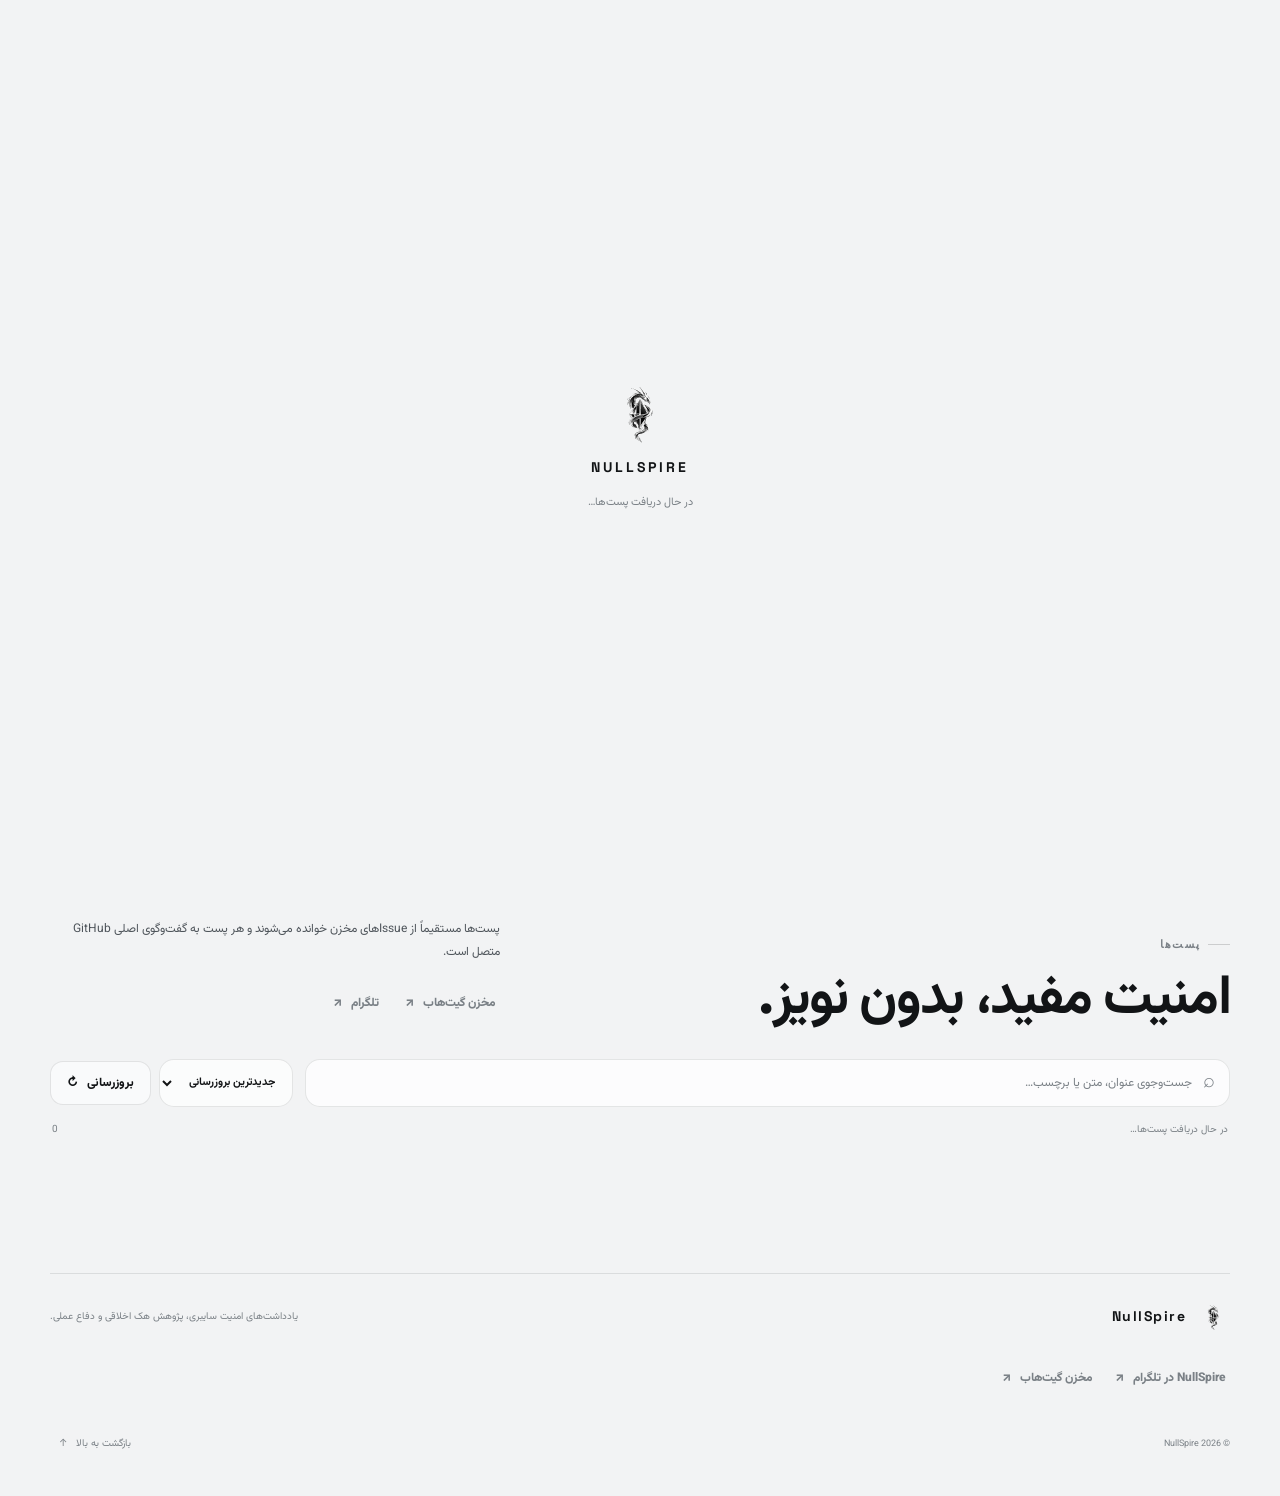
==== commit e8e7fdcd: "Add files via upload" ====
--- a/index.html
+++ b/index.html
@@ -1,266 +1,76 @@
 <!doctype html>
-<html lang="en" dir="ltr" data-theme="light">
+<html lang="fa" dir="rtl" data-theme="light">
 <head>
   <meta charset="utf-8">
   <meta name="viewport" content="width=device-width, initial-scale=1, viewport-fit=cover">
-  <meta name="theme-color" content="#faf7f7">
-  <meta name="description" content="CYBERA is a legal cybersecurity marketplace for defensive software, services and free security education.">
+  <meta name="theme-color" content="#f3f4f5">
   <meta name="color-scheme" content="light dark">
-  <meta property="og:title" content="CYBERA — Legal Cybersecurity Store">
-  <meta property="og:description" content="Defensive products, practical services and free security education.">
+  <meta name="description" content="NullSpire — مقالات و یادداشت‌های امنیت سایبری، هک اخلاقی، امنیت وب، پژوهش آسیب‌پذیری و دفاع عملی، متصل به GitHub Issues.">
+  <meta name="keywords" content="NullSpire, امنیت سایبری, هک اخلاقی, امنیت وب, تست نفوذ, آسیب پذیری, OWASP, ethical hacking, web security, vulnerability research">
+  <meta name="author" content="NullSpire">
+  <meta name="robots" content="index,follow,max-image-preview:large,max-snippet:-1,max-video-preview:-1">
+  <link rel="canonical" href="./">
   <meta property="og:type" content="website">
-  <title>CYBERA — Legal Cybersecurity Store</title>
+  <meta property="og:site_name" content="NullSpire">
+  <meta property="og:title" content="NullSpire — امنیت سایبری و هک اخلاقی">
+  <meta property="og:description" content="مقالات امنیت سایبری، هک اخلاقی، امنیت وب و پژوهش آسیب‌پذیری، متصل به GitHub Issues.">
+  <meta property="og:url" content="./">
+  <meta property="og:image" content="fallback.svg">
+  <meta name="twitter:card" content="summary_large_image">
+  <meta name="twitter:title" content="NullSpire — امنیت سایبری و هک اخلاقی">
+  <meta name="twitter:description" content="مقالات امنیت سایبری، هک اخلاقی، امنیت وب و پژوهش آسیب‌پذیری.">
+  <meta name="twitter:image" content="fallback.svg">
+  <title>NullSpire — امنیت سایبری و هک اخلاقی</title>
+  <link rel="icon" href="logo.svg" type="image/svg+xml">
   <link rel="preconnect" href="https://fonts.googleapis.com">
   <link rel="preconnect" href="https://fonts.gstatic.com" crossorigin>
-  <link href="https://fonts.googleapis.com/css2?family=DM+Sans:wght@400;500;600;700&family=Space+Grotesk:wght@500;600;700&display=swap" rel="stylesheet">
+  <link href="https://fonts.googleapis.com/css2?family=Inter:wght@400;500;600;700;800&family=Space+Grotesk:wght@500;600;700&family=Vazirmatn:wght@400;500;600;700;800&display=swap" rel="stylesheet">
   <link rel="stylesheet" href="styles.css">
+  <script type="application/ld+json">{"@context":"https://schema.org","@type":"WebSite","name":"NullSpire","description":"Cybersecurity, ethical hacking, web security and vulnerability research posts powered by GitHub Issues.","url":"https://MyNullSpire.github.io/","inLanguage":["fa-IR","en-US","ru-RU"]}</script>
 </head>
 <body>
-  <div class="site-loader" id="siteLoader" aria-hidden="true">
-    <div class="loader-inner">
-      <div class="loader-brand"><span class="logo-bars"><i></i><i></i><i></i></span>CYBERA</div>
-      <div class="loader-track"><span></span></div>
-      <div class="loader-status">Initializing secure storefront</div>
-    </div>
-  </div>
-
-  <div class="page-glow page-glow-a" aria-hidden="true"></div>
-  <div class="page-glow page-glow-b" aria-hidden="true"></div>
-  <div class="grain" aria-hidden="true"></div>
-
+  <div class="site-loader" id="siteLoader" aria-hidden="true"><div class="loader-shell"><img src="logo.svg" alt="NullSpire" class="loader-logo"><div class="loader-brand">NULLSPIRE</div><div class="loader-caption" data-i18n="loading">در حال دریافت پست‌ها…</div></div></div>
+  <div class="ambient ambient-a" aria-hidden="true"></div>
+  <div class="ambient ambient-b" aria-hidden="true"></div>
+  <div class="ambient ambient-c" aria-hidden="true"></div>
   <header class="topbar" id="topbar">
-    <a class="brand" href="#top" aria-label="CYBERA home">
-      <span class="logo-bars" aria-hidden="true"><i></i><i></i><i></i></span>
-      <span>CYBERA</span>
-    </a>
-
-    <nav class="nav" id="primaryNav" aria-label="Primary navigation">
-      <a href="#shop">Shop</a>
-      <a href="#stories">Stories</a>
-      <a href="#academy">Academy</a>
-      <a href="#reviews">Reviews</a>
-      <a href="#faq">FAQ</a>
-    </nav>
-
-    <div class="topbar-actions">
-      <button class="icon-btn" id="themeToggle" type="button" aria-label="Toggle theme" title="Toggle theme">
-        <span class="theme-dot" aria-hidden="true"></span>
-      </button>
-      <button class="cart-btn" id="openCart" type="button" aria-label="Open cart">
-        <span class="cart-symbol" aria-hidden="true"></span>
-        <span class="cart-label">Cart</span>
-        <b id="cartCount">0</b>
-      </button>
-      <button class="menu-btn" id="menuToggle" type="button" aria-label="Open navigation" aria-expanded="false">
-        <span></span><span></span>
-      </button>
+    <div class="topbar-inner section-shell">
+      <a class="brand" href="#top" data-i18n-aria="home"><span class="brand-mark"><img src="logo.svg" alt=""></span><span class="brand-name">NullSpire</span></a>
+      <nav class="nav" id="primaryNav" aria-label="Navigation">
+        <a href="#posts" class="nav-link active" data-i18n="navPosts">پست‌ها</a>
+        <a href="#github" class="nav-link" data-i18n="navGithub">گیت‌هاب</a>
+      </nav>
+      <div class="topbar-actions">
+        <button class="pill-control" id="authTopButton" type="button"><span class="control-dot"></span><span data-auth-label data-i18n="navConnect">ورود با گیت‌هاب</span></button>
+        <select class="language-select" id="languageSelect" aria-label="Language"><option value="fa">فا</option><option value="en">EN</option><option value="ru">RU</option></select>
+        <button class="icon-btn" id="themeToggle" type="button" data-i18n-aria="theme" data-i18n-title="theme"><span class="theme-symbol" aria-hidden="true"></span></button>
+        <button class="menu-btn" id="menuToggle" type="button" data-i18n-aria="menu" aria-expanded="false"><span></span><span></span></button>
+      </div>
     </div>
   </header>
-
   <main id="top">
     <section class="hero section-shell">
-      <div class="hero-copy reveal">
-        <div class="eyebrow"><span class="status-dot"></span>Legal cybersecurity marketplace</div>
-        <h1>Serious protection.<br><span>Beautifully simple.</span></h1>
-        <p>Defensive software, privacy tools, recovery services and practical education — curated for lawful security work without the usual noise.</p>
-        <div class="hero-actions">
-          <a class="button button-primary" href="#shop">Explore the store <span>↗</span></a>
-          <a class="button-link" href="#academy">Learn for free <span>↓</span></a>
-        </div>
-        <div class="hero-proof">
-          <span><i></i> Clear licensing</span>
-          <span><i></i> Defensive catalog</span>
-          <span><i></i> Human support</span>
-        </div>
-      </div>
-
-      <div class="hero-stage reveal reveal-delay-1">
-        <div class="stage-grid" aria-hidden="true"></div>
-        <div class="stage-orbit orbit-one" aria-hidden="true"></div>
-        <div class="stage-orbit orbit-two" aria-hidden="true"></div>
-        <div class="hero-panel hero-panel-main">
-          <div class="panel-top">
-            <span class="tiny-status"><i></i> LIVE POSTURE</span>
-            <span class="panel-date">29 SEP · 2026</span>
-          </div>
-          <div class="panel-score"><strong>94</strong><span>/100<br><small>PROTECTED</small></span></div>
-          <div class="health-line"><span></span><span></span><span></span><span></span><span></span><span></span><span></span><span></span><span></span><span></span><span></span><span></span></div>
-          <div class="panel-metrics">
-            <div><small>ENDPOINTS</small><b>12 / 12</b></div>
-            <div><small>BACKUP</small><b>ENCRYPTED</b></div>
-            <div><small>IDENTITY</small><b>HARDENED</b></div>
-          </div>
-        </div>
-        <div class="hero-panel hero-panel-float float-a">
-          <span class="float-icon">+</span>
-          <div><small>Recovery</small><b>READY</b></div>
-        </div>
-        <div class="hero-panel hero-panel-float float-b">
-          <span class="float-ring"></span>
-          <div><small>Threat feed</small><b>QUIET</b></div>
-        </div>
+      <div class="hero-copy reveal visible">
+        <div class="eyebrow" data-i18n="eyebrow">امنیت سایبری</div>
+        <h1><span data-i18n="heroTitle1">امنیت جدی.</span><br><strong data-i18n="heroTitle2">با طراحی دقیق.</strong></h1>
+        <p data-i18n="heroText">یادداشت‌ها و مقالات کاربردی درباره امنیت وب، هک اخلاقی، پژوهش آسیب‌پذیری و دفاع عملی؛ مستقیم از GitHub Issues و بدون شلوغی.</p>
+        <div class="hero-actions"><a class="button button-primary" href="#posts"><span data-i18n="readPosts">مطالعه پست‌ها</span><span class="button-icon">↘</span></a><a class="button-link" id="heroRepoLink" href="#" target="_blank" rel="noreferrer noopener"><span data-i18n="repo">مخزن گیت‌هاب</span><span>↗</span></a><a class="button-link" id="heroTelegramLink" href="https://t.me/Nullactive" target="_blank" rel="noreferrer noopener"><span data-i18n="telegram">تلگرام</span><span>↗</span></a></div>
+        <div class="hero-proof"><span data-i18n="proof1">پژوهش امنیتی</span><span data-i18n="proof2">هک اخلاقی</span><span data-i18n="proof3">خواندن تمیز</span></div>
       </div>
     </section>
-
-    <section class="signal-strip section-shell" id="trust" aria-label="Store highlights">
-      <div><b>12</b><span>defensive products</span></div>
-      <div><b>06</b><span>free security stories</span></div>
-      <div><b>24/7</b><span>self-serve access</span></div>
-      <div><b>100%</b><span>lawful-use focus</span></div>
-    </section>
-
-    <section class="shop section-shell" id="shop">
-      <div class="section-heading reveal">
-        <div>
-          <div class="eyebrow">The store</div>
-          <h2>Build your security stack.</h2>
-        </div>
-        <p>Pick one layer or combine a few. Product cards use real image assets, real pricing data and local cart persistence.</p>
-      </div>
-
-      <div class="shop-toolbar reveal reveal-delay-1">
-        <div class="filter-group" id="categoryFilters" role="tablist" aria-label="Product categories">
-          <button class="filter active" data-filter="all" type="button">All <span>12</span></button>
-          <button class="filter" data-filter="privacy" type="button">Privacy</button>
-          <button class="filter" data-filter="endpoint" type="button">Endpoint</button>
-          <button class="filter" data-filter="backup" type="button">Backup</button>
-          <button class="filter" data-filter="training" type="button">Training</button>
-          <button class="filter" data-filter="services" type="button">Services</button>
-        </div>
-        <div class="toolbar-right">
-          <label class="search-field"><span class="search-symbol" aria-hidden="true"></span><input id="searchInput" type="search" placeholder="Search the catalog" autocomplete="off"></label>
-          <label class="sort-field"><span>Sort</span><select id="sortSelect"><option value="featured">Featured</option><option value="price-low">Price: low to high</option><option value="price-high">Price: high to low</option><option value="name">Name</option></select></label>
-        </div>
-      </div>
-
-      <div class="product-grid" id="productGrid" aria-live="polite"></div>
-      <div class="empty-state" id="emptyState" hidden>No matching products. Try another category or search term.</div>
-    </section>
-
-    <section class="bundle-band section-shell reveal">
-      <div class="bundle-copy">
-        <div class="eyebrow">Popular stack</div>
-        <h2>The calm setup for a new device.</h2>
-        <p>Pair identity hygiene, endpoint defense and encrypted backup into one clean starting point.</p>
-        <button class="button button-dark" id="addBundle" type="button">Add starter stack <span>→</span></button>
-      </div>
-      <div class="bundle-list">
-        <div class="bundle-item"><span>01</span><div><b>Identity Kit</b><small>Account hardening</small></div><strong>$24</strong></div>
-        <div class="bundle-item"><span>02</span><div><b>ShieldDesk</b><small>Endpoint protection</small></div><strong>$79</strong></div>
-        <div class="bundle-item"><span>03</span><div><b>RestoreBox</b><small>Encrypted backup</small></div><strong>$59</strong></div>
-      </div>
-    </section>
-
-    <section class="stories section-shell" id="stories">
-      <div class="section-heading reveal">
-        <div>
-          <div class="eyebrow">Stories</div>
-          <h2>Five-minute security lessons.</h2>
-        </div>
-        <p>Tap a story for a quick, practical lesson. No paywall, no panic language, no clickbait.</p>
-      </div>
-      <div class="stories-rail" id="storiesRail"></div>
-    </section>
-
-    <section class="academy section-shell" id="academy">
-      <div class="academy-head reveal">
-        <div>
-          <div class="eyebrow">Open-source academy</div>
-          <h2>Free lessons from GitHub issues.</h2>
-        </div>
-        <div class="github-status" id="githubStatus"><span class="status-dot"></span><span>Loading issue feed…</span></div>
-      </div>
-      <div class="academy-layout">
-        <article class="academy-lead reveal">
-          <div class="academy-label">CURATED FORMAT</div>
-          <h3>Write an issue. Add an image. CYBERA turns it into a lesson.</h3>
-          <p>The frontend can read public repository issues, ignore pull requests, extract embedded images and present each issue as a compact learning card.</p>
-          <div class="academy-code"><span>GET</span><code>/repos/&lt;owner&gt;/&lt;repo&gt;/issues</code></div>
-          <a class="button-link" id="githubRepoLink" href="#" target="_blank" rel="noreferrer noopener">Open education repository <span>↗</span></a>
-        </article>
-        <div class="issue-grid" id="issueGrid"></div>
-      </div>
-    </section>
-
-    <section class="reviews section-shell" id="reviews">
-      <div class="section-heading reveal">
-        <div>
-          <div class="eyebrow">Reviews</div>
-          <h2>Quiet products. Happy operators.</h2>
-        </div>
-        <div class="review-controls"><button class="round-control" id="reviewPrev" type="button" aria-label="Previous review">←</button><button class="round-control" id="reviewNext" type="button" aria-label="Next review">→</button></div>
-      </div>
-      <div class="review-window reveal reveal-delay-1"><div class="review-track" id="reviewTrack"></div></div>
-    </section>
-
-    <section class="services section-shell" id="services">
-      <div class="service-copy reveal">
-        <div class="eyebrow">Human support</div>
-        <h2>Need someone to help you put it together?</h2>
-        <p>Choose a focused review, recovery session or compliance-oriented assessment. The store flow is ready for a real service backend later.</p>
-        <a class="button button-primary" href="#shop">Browse services <span>↗</span></a>
-      </div>
-      <div class="service-grid reveal reveal-delay-1">
-        <article><span>01</span><h3>Security Checkup</h3><p>Review devices, accounts and backups with a prioritized action sheet.</p><b>$199</b></article>
-        <article><span>02</span><h3>Recovery Session</h3><p>Guided cleanup and recovery steps after a security incident.</p><b>$149</b></article>
-        <article><span>03</span><h3>Audit Plus</h3><p>Documentation-oriented review for small teams and operational controls.</p><b>$329</b></article>
-      </div>
-    </section>
-
-    <section class="faq section-shell" id="faq">
-      <div class="faq-head reveal"><div class="eyebrow">FAQ</div><h2>Everything important, upfront.</h2></div>
-      <div class="faq-list reveal reveal-delay-1">
-        <details open><summary>What does legal cybersecurity mean here?</summary><p>The catalog is limited to defensive uses such as privacy, endpoint protection, backup, recovery, security awareness and compliance-oriented services.</p></details>
-        <details><summary>Can the shop become a real checkout?</summary><p>Yes. The cart, checkout state, order summary and local persistence are already separated from presentation so a backend or payment provider can be connected later without rewriting the storefront.</p></details>
-        <details><summary>How do GitHub lessons work?</summary><p>A public repository is configured in the app module. Its issues are fetched client-side; pull requests are filtered out, issue images are detected from Markdown and the remaining content is shown as learning cards.</p></details>
-        <details><summary>Are the prices real?</summary><p>The included catalog is a demo dataset. Replace the data module with your actual SKUs, prices, inventory and vendor metadata before launch.</p></details>
-      </div>
+    <section class="posts section-shell" id="posts">
+      <div class="section-heading reveal visible"><div><div class="eyebrow" data-i18n="postsEyebrow">پست‌ها</div><h2 data-i18n="postsTitle">امنیت مفید، بدون نویز.</h2></div><div class="section-heading-side"><p data-i18n="postsText">پست‌ها مستقیماً از Issueهای مخزن خوانده می‌شوند و هر پست به گفت‌وگوی اصلی GitHub متصل است.</p><div class="section-heading-links"><a class="button-link" id="repoLink" href="#" target="_blank" rel="noreferrer noopener"><span data-i18n="repo">مخزن گیت‌هاب</span><span>↗</span></a><a class="button-link" id="telegramLink" href="https://t.me/Nullactive" target="_blank" rel="noreferrer noopener"><span data-i18n="telegram">تلگرام</span><span>↗</span></a><span class="api-badge" id="rateBadge" hidden></span></div></div></div>
+      <div class="posts-tools reveal visible"><label class="search-box"><span aria-hidden="true">⌕</span><input id="postSearch" type="search" data-i18n-placeholder="searchPlaceholder" placeholder="جست‌وجوی عنوان، متن یا برچسب…" autocomplete="off"></label><div class="tool-actions"><select id="postSort" class="select-control"><option value="updated" data-i18n="sortUpdated">جدیدترین بروزرسانی</option><option value="comments" data-i18n="sortComments">بیشترین نظر</option><option value="created" data-i18n="sortCreated">جدیدترین انتشار</option></select><button class="button button-subtle" id="refreshPosts" type="button"><span data-i18n="refresh">بروزرسانی</span><span>↻</span></button></div></div>
+      <div class="posts-meta reveal visible"><span id="postsState" data-i18n="loading">در حال دریافت پست‌ها…</span><span id="postsCount">0</span></div>
+      <div class="post-grid" id="postGrid" aria-live="polite" aria-busy="true"></div>
+      <div class="posts-empty" id="postsEmpty" hidden><div class="empty-icon">⌕</div><strong data-i18n="noPosts">پستی پیدا نشد</strong><span id="postsEmptyText" data-i18n="emptyFeed">هنوز پستی برای نمایش وجود ندارد.</span></div>
+      <div class="posts-error" id="postsError" hidden><div class="empty-icon">!</div><strong data-i18n="loadError">دریافت پست‌ها ناموفق بود</strong><span data-i18n="loadErrorText">ارتباط با GitHub برقرار نشد. تلاش دوباره کنید.</span><button class="button button-primary" id="retryPosts" type="button"><span data-i18n="retry">تلاش دوباره</span><span>↻</span></button></div>
+      <button class="button button-subtle load-more-posts" id="loadMorePosts" type="button" hidden><span data-load-label data-i18n="loadMorePosts">بارگذاری همه پست‌ها</span><span>↓</span></button>
     </section>
   </main>
-
-  <footer class="footer">
-    <div class="footer-shell section-shell">
-      <div class="footer-main">
-        <div class="footer-brand-column">
-          <a class="brand footer-brand" href="#top"><span class="logo-bars" aria-hidden="true"><i></i><i></i><i></i></span><span>CYBERA</span></a>
-          <p>Legal cybersecurity for people and teams who prefer calm, practical protection.</p>
-          <div class="footer-trust"><span>DEFENSIVE ONLY</span><span>LICENSE-SAFE</span><span>OPEN EDUCATION</span></div>
-        </div>
-        <div class="footer-column"><h4>Store</h4><a href="#shop">All products</a><a href="#shop">Privacy</a><a href="#shop">Endpoint</a><a href="#shop">Backup</a><a href="#services">Services</a></div>
-        <div class="footer-column"><h4>Learn</h4><a href="#stories">Stories</a><a href="#academy">GitHub Academy</a><a href="#reviews">Reviews</a><a href="#faq">FAQ</a></div>
-        <div class="footer-column"><h4>Company</h4><a href="#trust">Trust</a><a href="#contact" id="contactLink">Contact</a><a href="#privacy" data-info-modal="privacy">Privacy</a><a href="#terms" data-info-modal="terms">Terms</a></div>
-      </div>
-      <div class="footer-bottom"><span>© <span id="year"></span> CYBERA</span><span>Built for lawful security work.</span><button class="back-top" id="backTop" type="button">Back to top ↑</button></div>
-    </div>
-  </footer>
-
-  <div class="overlay" id="overlay" hidden></div>
-
-  <aside class="cart-drawer" id="cartDrawer" aria-label="Shopping cart" aria-hidden="true">
-    <div class="drawer-head"><div><div class="eyebrow">Your cart</div><h2>Your security stack.</h2></div><button class="close-btn" id="closeCart" type="button" aria-label="Close cart">×</button></div>
-    <div class="cart-items" id="cartItems"></div>
-    <div class="cart-footer"><div class="total-row"><span>Subtotal</span><strong id="cartTotal">$0.00</strong></div><button class="button button-primary checkout-button" id="checkoutBtn" type="button">Continue to checkout <span>→</span></button><small>Demo checkout shell — connect your payment backend before launch.</small></div>
-  </aside>
-
-  <div class="modal-layer" id="modalLayer" hidden>
-    <div class="modal-backdrop" data-close-modal></div>
-    <div class="modal" role="dialog" aria-modal="true" aria-labelledby="modalTitle">
-      <button class="modal-close" data-close-modal type="button" aria-label="Close">×</button>
-      <div id="modalContent"></div>
-    </div>
-  </div>
-
-  <div class="story-viewer" id="storyViewer" hidden>
-    <div class="story-backdrop" data-close-story></div>
-    <article class="story-frame" id="storyFrame">
-      <button class="story-close" type="button" data-close-story aria-label="Close story">×</button>
-      <img id="storyImage" src="" alt="">
-      <div class="story-progress"><span></span></div>
-      <div class="story-overlay"><div class="eyebrow">CYBERA FREE STORY</div><h2 id="storyTitle"></h2><p id="storyBody"></p><div class="story-actions"><button class="button button-light" id="storyPrev" type="button">Previous</button><button class="button button-light" id="storyNext" type="button">Next</button></div></div>
-    </article>
-  </div>
-
-  <div class="toast" id="toast" role="status" aria-live="polite"></div>
+  <div class="auth-toast" id="authToast" role="status" aria-live="polite" aria-atomic="true" hidden><span class="auth-toast-icon">↗</span><span data-i18n="loginRequired">ابتدا با GitHub وارد شوید.</span></div>
+  <footer class="footer" id="github"><div class="footer-shell section-shell"><div class="footer-main"><a class="brand" href="#top"><span class="brand-mark"><img src="logo.svg" alt=""></span><span class="brand-name">NullSpire</span></a><p data-i18n="footer">یادداشت‌های امنیت سایبری، پژوهش هک اخلاقی و دفاع عملی.</p></div><div class="footer-links"><a class="button-link" href="https://t.me/Nullactive" target="_blank" rel="noreferrer noopener"><span data-i18n="telegramText">NullSpire در تلگرام</span><span>↗</span></a><a class="button-link" id="footerRepoLink" href="#" target="_blank" rel="noreferrer noopener"><span data-i18n="repo">مخزن گیت‌هاب</span><span>↗</span></a></div><div class="footer-bottom"><span>© <span id="year"></span> NullSpire</span><button class="back-top" id="backTop" type="button"><span data-i18n="backTop">بازگشت به بالا</span><span>↑</span></button></div></div></footer>
+  <dialog class="connect-dialog" id="connectDialog"><div class="dialog-card"><button class="dialog-close" id="closeConnect" type="button" data-i18n-aria="close" aria-label="Close">×</button><div class="eyebrow">GITHUB OAUTH</div><h2 data-i18n="connectTitle">ورود واقعی با حساب GitHub</h2><p data-i18n="connectText">با تأیید GitHub یک نشست واقعی ساخته می‌شود؛ نیازی به ساخت Personal Access Token توسط کاربر نیست.</p><div class="auth-method"><div class="auth-method-title">DEVICE LOGIN</div><div id="oauthStartView"><p data-i18n="loginSteps">کد زیر را در GitHub وارد کنید.</p><button class="button button-primary" id="startGithubLogin" type="button"><span data-i18n="loginStart">شروع ورود با GitHub</span><span>↗</span></button><div class="oauth-start-status" id="oauthStartStatus" aria-live="polite"></div></div><div id="oauthPendingView" hidden><div class="device-code" id="oauthCode">---- ----</div><div class="oauth-actions"><a class="button button-primary" id="verificationLink" href="https://github.com/login/device" target="_blank" rel="noreferrer noopener"><span data-i18n="openVerification">باز کردن GitHub</span><span>↗</span></a><button class="button button-subtle" id="copyCode" type="button"><span data-i18n="copyCode">کپی کد</span><span>⌁</span></button></div><div class="oauth-status"><span id="oauthStatus" data-i18n="loginWaiting">منتظر تأیید GitHub…</span><span class="oauth-countdown" id="oauthCountdown"></span></div></div></div><div class="oauth-actions"><button class="button button-subtle" id="checkLoginButton" type="button"><span data-i18n="checkLogin">بررسی ورود</span><span>✓</span></button><button class="button button-subtle" id="cancelGithubLogin" type="button"><span data-i18n="cancel">لغو</span></button></div><div class="dialog-footnote" data-i18n="oauthNote">این ورود بدون سرور و با GitHub OAuth Device Flow انجام می‌شود.</div></div></dialog>
   <script type="module" src="js/app.js"></script>
 </body>
 </html>
--- a/styles.css
+++ b/styles.css
@@ -1,169 +1,423 @@
 :root {
-  --bg: #fbf8f8;
-  --bg-2: #f4eeee;
-  --surface: rgba(255,255,255,.74);
-  --surface-solid: #fff;
-  --surface-dark: #151013;
-  --text: #170f12;
-  --muted: #71666a;
-  --muted-2: #96898d;
-  --line: rgba(23,15,18,.10);
-  --line-strong: rgba(23,15,18,.16);
-  --red: #e51b32;
-  --red-deep: #8e1830;
-  --red-soft: rgba(229,27,50,.10);
-  --dark: #160e12;
-  --white: #fff;
-  --shadow: 0 30px 90px rgba(41,17,22,.10);
-  --shadow-small: 0 14px 40px rgba(41,17,22,.08);
-  --radius-xl: 34px;
-  --radius-lg: 24px;
-  --radius-md: 16px;
-  --ease: cubic-bezier(.22,1,.36,1);
-  --ease-soft: cubic-bezier(.25,.8,.25,1);
-}
-html[data-theme="dark"] {
-  --bg: #0e0a0c;
-  --bg-2: #140c10;
-  --surface: rgba(28,18,22,.74);
-  --surface-solid: #1a1014;
-  --surface-dark: #10090c;
-  --text: #fff4f5;
-  --muted: #ad9ca1;
-  --muted-2: #7e6c72;
-  --line: rgba(255,244,245,.10);
-  --line-strong: rgba(255,244,245,.16);
-  --red-soft: rgba(229,27,50,.14);
-  --shadow: 0 32px 90px rgba(0,0,0,.34);
-  --shadow-small: 0 18px 50px rgba(0,0,0,.27);
-}
-* { box-sizing: border-box; }
-html { scroll-behavior: smooth; }
-body { margin:0; min-width:320px; font-family:"DM Sans",system-ui,sans-serif; color:var(--text); background:linear-gradient(180deg,var(--bg) 0%,var(--bg-2) 100%); overflow-x:hidden; transition:background-color .55s var(--ease),color .4s var(--ease); }
-body.no-scroll { overflow:hidden; }
+  --bg:#f2f3f4;
+  --bg-deep:#e8eaec;
+  --surface:rgba(255,255,255,.76);
+  --surface-solid:#fbfbfc;
+  --surface-soft:rgba(255,255,255,.48);
+  --text:#121416;
+  --text-2:#4f555b;
+  --muted:#7a8086;
+  --line:rgba(18,20,22,.1);
+  --line-strong:rgba(18,20,22,.17);
+  --accent:#1f2327;
+  --accent-2:#676d73;
+  --shadow:0 26px 80px rgba(26,31,36,.11),0 8px 26px rgba(26,31,36,.06);
+  --shadow-soft:0 14px 38px rgba(26,31,36,.08);
+  --radius:28px;
+  --radius-sm:18px;
+  --shell:min(1180px,calc(100% - 40px));
+  --header-height:76px;
+  --ease:cubic-bezier(.2,.75,.2,1);
+  --ease-soft:cubic-bezier(.22,.61,.36,1);
+}
+[data-theme="dark"] {
+  --bg:#0b0d0f;
+  --bg-deep:#101317;
+  --surface:rgba(21,24,28,.78);
+  --surface-solid:#121519;
+  --surface-soft:rgba(21,24,28,.54);
+  --text:#f1f3f5;
+  --text-2:#b8bdc3;
+  --muted:#80878f;
+  --line:rgba(255,255,255,.09);
+  --line-strong:rgba(255,255,255,.16);
+  --accent:#f2f4f6;
+  --accent-2:#9aa1a8;
+  --shadow:0 30px 90px rgba(0,0,0,.36),0 8px 24px rgba(0,0,0,.28);
+  --shadow-soft:0 18px 42px rgba(0,0,0,.25);
+}
+* { box-sizing:border-box; }
+html { scroll-behavior:auto; scroll-padding-top:104px; background:var(--bg); }
+body { margin:0; min-width:320px; overflow-x:hidden; background:var(--bg); color:var(--text); font-family:"Vazirmatn",Inter,system-ui,sans-serif; font-size:15px; line-height:1.85; -webkit-font-smoothing:antialiased; text-rendering:optimizeLegibility; }
+body:before { content:""; position:fixed; inset:0; z-index:-4; pointer-events:none; background:radial-gradient(circle at 12% 0%,rgba(255,255,255,.72),transparent 32%),radial-gradient(circle at 86% 15%,rgba(90,96,103,.08),transparent 31%),linear-gradient(180deg,rgba(255,255,255,.16),transparent 32%); }
+[data-theme="dark"] body:before { background:radial-gradient(circle at 12% 0%,rgba(255,255,255,.045),transparent 32%),radial-gradient(circle at 86% 15%,rgba(150,157,164,.045),transparent 31%),linear-gradient(180deg,rgba(255,255,255,.015),transparent 32%); }
+body:after { content:""; position:fixed; inset:0; z-index:-3; pointer-events:none; background:linear-gradient(180deg,transparent 0 55%,rgba(30,34,39,.03)); }
+[data-theme="dark"] body:after { background:linear-gradient(180deg,transparent 0 55%,rgba(255,255,255,.012)); }
 a { color:inherit; text-decoration:none; }
-button,input,select { font:inherit; }
-button { border:0; cursor:pointer; }
-button:focus-visible,a:focus-visible,input:focus-visible,select:focus-visible,summary:focus-visible { outline:3px solid rgba(229,27,50,.24); outline-offset:3px; }
-::selection { background:var(--red); color:#fff; }
+button,input,textarea,select { font:inherit; }
+button { cursor:pointer; }
+button:disabled { cursor:not-allowed; opacity:.56; }
 img { display:block; max-width:100%; }
-.section-shell { width:min(1180px,calc(100% - 40px)); margin-inline:auto; }
-
-.site-loader { position:fixed; inset:0; z-index:999; display:grid; place-items:center; background:#10090c; color:#fff; transition:opacity .65s var(--ease),visibility .65s var(--ease); }
-.site-loader.is-hidden { opacity:0; visibility:hidden; pointer-events:none; }
-.loader-inner { width:min(330px,calc(100% - 48px)); }
-.loader-brand { display:flex; align-items:center; gap:11px; font-family:"Space Grotesk",sans-serif; font-weight:700; letter-spacing:.08em; }
-.loader-track { height:2px; margin-top:24px; overflow:hidden; background:rgba(255,255,255,.12); }
-.loader-track span { display:block; width:42%; height:100%; background:var(--red); transform:translateX(-120%); animation:loaderRun 1.1s var(--ease) infinite; }
-.loader-status { margin-top:10px; font-size:11px; color:rgba(255,255,255,.46); letter-spacing:.04em; }
-.logo-bars { display:inline-grid; grid-template-columns:repeat(3,5px); gap:3px; align-items:end; height:18px; flex:0 0 auto; }
-.logo-bars i { width:5px; border-radius:999px; background:currentColor; }
-.logo-bars i:nth-child(1){height:8px}.logo-bars i:nth-child(2){height:15px}.logo-bars i:nth-child(3){height:11px}
-
-.grain { position:fixed; inset:0; pointer-events:none; z-index:-2; opacity:.045; background-image:url("data:image/svg+xml,%3Csvg xmlns='http://www.w3.org/2000/svg' width='140' height='140' viewBox='0 0 140 140'%3E%3Cfilter id='n'%3E%3CfeTurbulence type='fractalNoise' baseFrequency='.9' numOctaves='2' stitchTiles='stitch'/%3E%3C/filter%3E%3Crect width='100%25' height='100%25' filter='url(%23n)' opacity='.7'/%3E%3C/svg%3E"); }
-.page-glow { position:fixed; width:460px; height:460px; border-radius:50%; pointer-events:none; z-index:-3; filter:blur(30px); opacity:.5; }
-.page-glow-a { top:-250px; right:-120px; background:radial-gradient(circle,rgba(229,27,50,.17),transparent 70%); }
-.page-glow-b { bottom:-260px; left:-180px; background:radial-gradient(circle,rgba(142,24,48,.11),transparent 70%); }
-
-.topbar { position:relative; z-index:80; width:min(1180px,calc(100% - 40px)); margin:18px auto 0; display:flex; align-items:center; gap:30px; min-height:54px; }
-.brand { display:inline-flex; align-items:center; gap:10px; font-family:"Space Grotesk",sans-serif; font-weight:700; letter-spacing:.08em; }
-.brand .logo-bars i { transition:transform .55s var(--ease),height .55s var(--ease); }
-.brand:hover .logo-bars i:nth-child(1){height:14px;transform:translateY(-2px)}.brand:hover .logo-bars i:nth-child(2){height:9px}.brand:hover .logo-bars i:nth-child(3){height:16px;transform:translateY(-3px)}
-.nav { display:flex; align-items:center; gap:28px; margin-left:auto; }
-.nav a { position:relative; padding:10px 0; color:var(--muted); font-size:13px; transition:color .35s var(--ease); }
-.nav a::after { content:""; position:absolute; left:0; bottom:5px; width:100%; height:1px; background:var(--red); transform:scaleX(0); transform-origin:right; transition:transform .45s var(--ease); }
-.nav a:hover { color:var(--text); }
-.nav a:hover::after { transform:scaleX(1); transform-origin:left; }
-.topbar-actions { display:flex; align-items:center; gap:8px; margin-left:4px; }
-.icon-btn,.cart-btn,.menu-btn { color:var(--text); background:transparent; -webkit-tap-highlight-color:transparent; touch-action:manipulation; }
-.icon-btn { width:42px; height:42px; display:grid; place-items:center; border-radius:13px; transition:background .35s var(--ease),transform .45s var(--ease); }
-.icon-btn:hover { background:var(--surface); transform:translateY(-2px); }
-.theme-dot { width:17px; height:17px; border:1.5px solid currentColor; border-radius:50%; position:relative; }
-.theme-dot::after { content:""; position:absolute; inset:3px 3px 3px 9px; border-radius:50%; background:currentColor; opacity:.6; transition:inset .45s var(--ease); }
-html[data-theme="dark"] .theme-dot::after { inset:3px; }
-.cart-btn { display:inline-flex; align-items:center; gap:8px; min-height:42px; padding:0 14px; border:1px solid var(--line); border-radius:13px; background:var(--surface); box-shadow:0 6px 20px rgba(0,0,0,.02); backdrop-filter:blur(18px); transition:transform .45s var(--ease),border-color .35s var(--ease),background .35s var(--ease); }
-.cart-btn:hover { transform:translateY(-2px); border-color:rgba(229,27,50,.36); }
-.cart-symbol,.search-symbol { position:relative; width:16px; height:15px; display:inline-block; }
-.cart-symbol::before { content:""; position:absolute; left:2px; top:2px; width:11px; height:8px; border:1.5px solid currentColor; border-top:0; transform:skewX(-10deg); }
-.cart-symbol::after { content:"•  •"; position:absolute; left:2px; bottom:-8px; font-size:13px; line-height:1; letter-spacing:1px; }
-.cart-btn b { min-width:20px; height:20px; padding:0 5px; display:grid; place-items:center; border-radius:999px; background:var(--text); color:var(--bg); font-size:10px; transition:transform .45s var(--ease); }
-.menu-btn { display:none; width:42px; height:42px; border:1px solid var(--line); border-radius:13px; }
-.menu-btn span { display:block; width:17px; height:1.5px; margin:4px auto; background:currentColor; border-radius:99px; transition:transform .45s var(--ease); }
-.menu-btn.is-open span:first-child { transform:translateY(2.75px) rotate(45deg); }.menu-btn.is-open span:last-child { transform:translateY(-2.75px) rotate(-45deg); }
-
-.hero { min-height:calc(100svh - 86px); padding:74px 0 80px; display:grid; grid-template-columns:1.03fr .97fr; gap:70px; align-items:center; }
-.eyebrow { display:inline-flex; align-items:center; gap:9px; text-transform:uppercase; letter-spacing:.17em; font-weight:700; font-size:10px; color:var(--muted); }
-.status-dot { width:7px; height:7px; border-radius:50%; background:var(--red); box-shadow:0 0 0 6px var(--red-soft); }
-.hero h1 { max-width:690px; margin:18px 0 24px; font-family:"Space Grotesk",sans-serif; font-size:clamp(54px,7vw,92px); line-height:.9; letter-spacing:-.065em; }
-.hero h1 span { color:transparent; -webkit-text-stroke:1.3px var(--text); opacity:.62; }
-.hero-copy > p { max-width:600px; margin:0; color:var(--muted); font-size:17px; line-height:1.75; }
-.hero-actions { display:flex; align-items:center; gap:20px; margin-top:30px; }
-.button { min-height:52px; padding:0 18px; display:inline-flex; align-items:center; justify-content:center; gap:12px; border-radius:15px; font-weight:700; -webkit-tap-highlight-color:transparent; touch-action:manipulation; transition:transform .5s var(--ease),box-shadow .5s var(--ease),background .4s var(--ease),color .4s var(--ease),border-color .4s var(--ease); }
-.button span { display:inline-block; transition:transform .5s var(--ease); }
-.button:hover { transform:translate3d(0,-3px,0); }.button:hover span { transform:translateX(4px); }.button:active { transform:scale(.985); }
-.button-primary { background:var(--text); color:var(--bg); box-shadow:var(--shadow-small); }.button-primary:hover { box-shadow:0 24px 60px rgba(44,10,20,.15); }
-.button-dark { background:var(--red); color:#fff; }
-.button-light { background:#fff; color:#150d10; }
-.button-link { display:inline-flex; align-items:center; gap:8px; color:var(--muted); font-weight:600; font-size:13px; transition:color .4s var(--ease),transform .45s var(--ease); }.button-link:hover{color:var(--text);transform:translateX(3px)}.button-link span{transition:transform .45s var(--ease)}.button-link:hover span{transform:translateY(3px)}
-.hero-proof { display:flex; flex-wrap:wrap; gap:10px 20px; margin-top:35px; }
-.hero-proof span { display:inline-flex; align-items:center; gap:7px; color:var(--muted); font-size:11px; }.hero-proof i{width:4px;height:4px;border-radius:50%;background:var(--red);}
-
-.hero-stage { position:relative; min-height:590px; display:grid; place-items:center; overflow:visible; }
-.stage-grid { position:absolute; inset:8% -6% 7%; border-radius:44px; background:linear-gradient(rgba(229,27,50,.055) 1px,transparent 1px),linear-gradient(90deg,rgba(229,27,50,.055) 1px,transparent 1px); background-size:36px 36px; mask-image:radial-gradient(circle at 50% 50%,black 35%,transparent 82%); opacity:.7; }
-.stage-orbit { position:absolute; border-radius:50%; border:1px solid rgba(229,27,50,.15); animation:orbitFloat 8s ease-in-out infinite; }
-.orbit-one{width:440px;height:440px}.orbit-two{width:300px;height:300px;animation-delay:-2.5s}
-.hero-panel { border:1px solid rgba(255,255,255,.6); background:linear-gradient(145deg,rgba(255,255,255,.85),rgba(250,244,244,.63)); box-shadow:0 35px 100px rgba(55,16,24,.16),inset 0 1px 0 rgba(255,255,255,.86); backdrop-filter:blur(25px); }
-html[data-theme="dark"] .hero-panel { border-color:rgba(255,255,255,.09); background:linear-gradient(145deg,rgba(37,19,25,.88),rgba(21,11,14,.72)); box-shadow:0 35px 100px rgba(0,0,0,.34),inset 0 1px 0 rgba(255,255,255,.04); }
-.hero-panel-main { width:min(480px,93%); padding:25px; border-radius:32px; transform:rotate(-2.7deg); transition:transform .75s var(--ease); }
-.hero-panel-main:hover { transform:rotate(-.2deg) translate3d(0,-7px,0); }
-.panel-top { display:flex; align-items:center; justify-content:space-between; gap:20px; }.tiny-status{display:inline-flex;align-items:center;gap:7px;color:var(--muted);font-size:10px;letter-spacing:.12em}.tiny-status i{width:6px;height:6px;border-radius:50%;background:var(--red);box-shadow:0 0 0 5px var(--red-soft)}.panel-date{font-size:9px;letter-spacing:.12em;color:var(--muted-2)}
-.panel-score{display:flex;align-items:flex-end;gap:8px;margin-top:42px}.panel-score strong{font-family:"Space Grotesk",sans-serif;font-size:91px;line-height:.75;letter-spacing:-.07em}.panel-score > span{color:var(--muted);font-size:13px;line-height:1.15}.panel-score small{font-size:9px;letter-spacing:.10em}
-.health-line { height:124px; margin-top:30px; display:flex; align-items:end; gap:6px; }.health-line span{flex:1;height:var(--h,60%);border-radius:999px 999px 5px 5px;background:linear-gradient(180deg,var(--red),var(--red-deep));transform-origin:bottom;animation:healthPulse 4.6s var(--ease) infinite alternate;opacity:.9}.health-line span:nth-child(1){--h:74%;animation-delay:-.1s}.health-line span:nth-child(2){--h:58%;animation-delay:-1.3s}.health-line span:nth-child(3){--h:83%;animation-delay:-.7s}.health-line span:nth-child(4){--h:64%;animation-delay:-2.1s}.health-line span:nth-child(5){--h:92%;animation-delay:-1.7s}.health-line span:nth-child(6){--h:62%;animation-delay:-.3s}.health-line span:nth-child(7){--h:76%;animation-delay:-2.4s}.health-line span:nth-child(8){--h:88%;animation-delay:-.9s}.health-line span:nth-child(9){--h:60%;animation-delay:-1.5s}.health-line span:nth-child(10){--h:79%;animation-delay:-.4s}.health-line span:nth-child(11){--h:95%;animation-delay:-2.2s}.health-line span:nth-child(12){--h:82%;animation-delay:-1.1s}
-.panel-metrics{display:grid;grid-template-columns:repeat(3,1fr);gap:8px;margin-top:23px}.panel-metrics div{padding:13px 12px;border-radius:15px;background:rgba(111,78,84,.07)}.panel-metrics small,.panel-metrics b{display:block}.panel-metrics small{font-size:9px;color:var(--muted-2);letter-spacing:.08em}.panel-metrics b{font-size:11px;margin-top:5px}
-.hero-panel-float { position:absolute; display:flex; align-items:center; gap:10px; padding:12px 14px; border-radius:17px; box-shadow:var(--shadow-small); transition:transform .65s var(--ease); animation:floatCard 7s ease-in-out infinite; }.hero-panel-float:hover{transform:translateY(-7px) scale(1.02)}.float-a{top:16%;right:-2%}.float-b{left:0;bottom:14%;animation-delay:-2.2s}.hero-panel-float small,.hero-panel-float b{display:block}.hero-panel-float small{font-size:9px;color:var(--muted-2)}.hero-panel-float b{margin-top:3px;font-size:11px;letter-spacing:.06em}.float-icon{width:28px;height:28px;border-radius:10px;display:grid;place-items:center;background:var(--red-soft);color:var(--red);font-size:16px}.float-ring{width:28px;height:28px;border:1.5px solid var(--red);border-radius:50%;position:relative}.float-ring::after{content:"";position:absolute;inset:5px;border-radius:50%;background:var(--red)}
-
-.signal-strip { display:grid;grid-template-columns:repeat(4,1fr);gap:12px;padding:20px 0 105px;border-top:1px solid var(--line); }.signal-strip div{padding:13px 0;}.signal-strip b{font-family:"Space Grotesk",sans-serif;font-size:26px;letter-spacing:-.04em;display:block}.signal-strip span{font-size:11px;color:var(--muted)}
-
-.section-heading{display:flex;align-items:flex-end;justify-content:space-between;gap:40px;margin-bottom:28px}.section-heading h2,.academy h2,.faq h2,.reviews h2,.services h2{margin:10px 0 0;font-family:"Space Grotesk",sans-serif;font-size:clamp(38px,5vw,64px);line-height:.94;letter-spacing:-.055em}.section-heading>p{max-width:400px;margin:0;color:var(--muted);font-size:13px;line-height:1.7}
-.shop-toolbar{display:flex;align-items:center;justify-content:space-between;gap:18px;padding:11px;border:1px solid var(--line);border-radius:19px;background:var(--surface);backdrop-filter:blur(20px);margin-bottom:20px;position:sticky;top:12px;z-index:30;box-shadow:0 8px 28px rgba(0,0,0,.02)}
-.filter-group{display:flex;gap:4px;flex-wrap:wrap}.filter{padding:10px 12px;border-radius:11px;background:transparent;color:var(--muted);font-size:12px;transition:background .4s var(--ease),color .4s var(--ease),transform .4s var(--ease);}.filter:hover{color:var(--text);transform:translateY(-1px)}.filter.active{background:var(--text);color:var(--bg)}.filter span{margin-left:3px;opacity:.55}
-.toolbar-right{display:flex;align-items:center;gap:8px}.search-field{min-width:220px;height:41px;display:flex;align-items:center;gap:9px;padding:0 12px;border:1px solid var(--line);border-radius:12px;background:var(--surface-solid)}.search-symbol::before{content:"";position:absolute;left:1px;top:1px;width:10px;height:10px;border:1.5px solid currentColor;border-radius:50%}.search-symbol::after{content:"";position:absolute;width:6px;height:1.5px;background:currentColor;transform:rotate(45deg);right:-1px;bottom:1px;border-radius:99px}.search-field input{width:100%;border:0;outline:0;background:transparent;color:var(--text);font-size:12px}.search-field input::placeholder{color:var(--muted-2)}.sort-field{height:41px;display:flex;align-items:center;gap:7px;padding:0 8px 0 12px;border:1px solid var(--line);border-radius:12px;background:var(--surface-solid)}.sort-field span{font-size:10px;color:var(--muted-2)}.sort-field select{border:0;outline:0;background:transparent;color:var(--text);font-size:11px}
-.product-grid{display:grid;grid-template-columns:repeat(3,1fr);gap:16px}.product-card{position:relative;min-width:0;overflow:hidden;padding:15px;border:1px solid var(--line);border-radius:25px;background:var(--surface);backdrop-filter:blur(18px);box-shadow:0 8px 25px rgba(0,0,0,.015);display:flex;flex-direction:column;transition:transform .55s var(--ease),box-shadow .55s var(--ease),border-color .4s var(--ease),background .4s var(--ease)}.product-card:hover{transform:translate3d(0,-8px,0);box-shadow:var(--shadow);border-color:rgba(229,27,50,.20)}.product-image-wrap{position:relative;overflow:hidden;aspect-ratio:1.55;cursor:pointer;border-radius:18px;background:#110b0e}.product-image-wrap::after{content:"";position:absolute;inset:0;background:linear-gradient(135deg,transparent 35%,rgba(255,255,255,.09),transparent 65%);transform:translateX(-130%);transition:transform .85s var(--ease)}.product-card:hover .product-image-wrap::after{transform:translateX(130%)}.product-image{width:100%;height:100%;object-fit:cover;transition:transform .8s var(--ease),filter .6s var(--ease)}.product-card:hover .product-image{transform:scale(1.035)}
-.product-top{display:flex;justify-content:space-between;align-items:center;gap:12px;margin-top:16px}.category{color:var(--muted-2);font-size:9px;text-transform:uppercase;letter-spacing:.13em}.price{font-family:"Space Grotesk",sans-serif;font-size:16px}.product-card h3{margin:8px 0 7px;font-family:"Space Grotesk",sans-serif;font-size:22px;letter-spacing:-.045em}.product-card p{margin:0;color:var(--muted);font-size:12px;line-height:1.7}.product-bottom{display:flex;align-items:center;justify-content:space-between;gap:10px;padding-top:17px;margin-top:auto}.product-tag{color:var(--muted-2);font-size:10px}.add-btn,.quick-btn{height:40px;padding:0 13px;border-radius:11px;font-size:11px;font-weight:700;transition:transform .45s var(--ease),background .35s var(--ease),color .35s var(--ease),border-color .35s var(--ease)}.add-btn{background:var(--text);color:var(--bg)}.quick-btn{background:transparent;border:1px solid var(--line);color:var(--text)}.add-btn:hover,.quick-btn:hover{transform:translate3d(0,-2px,0)}.product-actions{display:flex;gap:6px}.empty-state{margin-top:16px;padding:34px;text-align:center;border:1px dashed var(--line-strong);border-radius:20px;color:var(--muted);font-size:12px}
-
-.bundle-band{margin-top:112px;padding:58px;display:grid;grid-template-columns:1.02fr .98fr;gap:44px;border-radius:32px;background:linear-gradient(145deg,#180d12,#2b1018);color:#fff;position:relative;overflow:hidden;box-shadow:0 30px 100px rgba(48,11,22,.18)}.bundle-band::before{content:"";position:absolute;width:560px;height:560px;right:-180px;top:-270px;border-radius:50%;background:radial-gradient(circle,rgba(229,27,50,.25),transparent 68%)}.bundle-copy,.bundle-list{position:relative;z-index:1}.bundle-copy .eyebrow{color:rgba(255,255,255,.46)}.bundle-copy h2{margin:11px 0 15px;font-family:"Space Grotesk",sans-serif;font-size:clamp(38px,4.5vw,60px);line-height:.96;letter-spacing:-.055em}.bundle-copy p{max-width:560px;margin:0;color:rgba(255,255,255,.63);font-size:14px;line-height:1.7}.bundle-copy .button{margin-top:23px}.bundle-list{display:grid;gap:9px;align-content:center}.bundle-item{display:grid;grid-template-columns:38px 1fr auto;align-items:center;gap:13px;padding:16px;border:1px solid rgba(255,255,255,.09);border-radius:17px;background:rgba(255,255,255,.045);transition:transform .5s var(--ease),background .4s var(--ease)}.bundle-item:hover{transform:translateX(6px);background:rgba(255,255,255,.07)}.bundle-item>span{color:rgba(255,255,255,.35);font:12px "Space Grotesk",sans-serif}.bundle-item b{display:block;font-size:13px}.bundle-item small{display:block;margin-top:4px;color:rgba(255,255,255,.40);font-size:10px}.bundle-item strong{font:16px "Space Grotesk",sans-serif}
-
-.stories{padding:115px 0 0}.stories-rail{display:grid;grid-template-columns:repeat(6,minmax(0,1fr));gap:12px}.story-card{position:relative;overflow:hidden;aspect-ratio:.74;border-radius:22px;background:#130b0f;cursor:pointer;isolation:isolate;border:1px solid rgba(255,255,255,.08);transition:transform .6s var(--ease),box-shadow .6s var(--ease)}.story-card:hover{transform:translateY(-7px);box-shadow:var(--shadow)}.story-card::after{content:"";position:absolute;inset:0;background:linear-gradient(180deg,rgba(10,5,8,.02) 32%,rgba(10,5,8,.79));z-index:1}.story-card img{width:100%;height:100%;object-fit:cover;transition:transform .8s var(--ease)}.story-card:hover img{transform:scale(1.045)}.story-copy{position:absolute;left:15px;right:15px;bottom:16px;z-index:2;color:#fff}.story-index{font-size:8px;letter-spacing:.16em;color:rgba(255,255,255,.48)}.story-copy h3{margin:7px 0 0;font:600 18px/1.05 "Space Grotesk",sans-serif;letter-spacing:-.04em}.story-time{display:inline-block;margin-top:11px;font-size:9px;color:rgba(255,255,255,.54)}
-
-.academy{padding:118px 0 0}.academy-head{display:flex;justify-content:space-between;align-items:end;gap:30px;margin-bottom:30px}.github-status{display:inline-flex;align-items:center;gap:8px;padding:10px 12px;border:1px solid var(--line);border-radius:12px;background:var(--surface);color:var(--muted);font-size:10px;white-space:nowrap}.github-status .status-dot{width:6px;height:6px;box-shadow:none}.academy-layout{display:grid;grid-template-columns:.78fr 1.22fr;gap:15px}.academy-lead{padding:28px;border:1px solid var(--line);border-radius:26px;background:linear-gradient(145deg,var(--surface-solid),var(--surface));box-shadow:0 14px 40px rgba(0,0,0,.02)}.academy-label{font-size:9px;letter-spacing:.16em;color:var(--red);font-weight:700}.academy-lead h3{margin:13px 0 12px;font:600 31px/.98 "Space Grotesk",sans-serif;letter-spacing:-.05em}.academy-lead p{margin:0;color:var(--muted);font-size:13px;line-height:1.7}.academy-code{display:flex;align-items:center;gap:9px;margin-top:22px;padding:11px 12px;border-radius:12px;background:var(--dark);color:#fff;overflow:auto}.academy-code span{font-size:9px;color:var(--red)}.academy-code code{font:11px/1.3 ui-monospace,SFMono-Regular,Menlo,monospace}.academy-lead .button-link{margin-top:22px}.issue-grid{display:grid;grid-template-columns:repeat(2,minmax(0,1fr));gap:12px}.issue-card{padding:20px;border:1px solid var(--line);border-radius:22px;background:var(--surface);transition:transform .55s var(--ease),box-shadow .55s var(--ease),border-color .4s var(--ease)}.issue-card:hover{transform:translateY(-5px);box-shadow:var(--shadow-small);border-color:rgba(229,27,50,.18)}.issue-card img{width:100%;height:120px;object-fit:cover;border-radius:15px;background:#140b0e;margin-bottom:15px}.issue-meta{display:flex;gap:8px;align-items:center;flex-wrap:wrap}.issue-label{padding:6px 8px;border-radius:999px;background:var(--red-soft);color:var(--red);font-size:8px;text-transform:uppercase;letter-spacing:.09em}.issue-card h3{margin:10px 0 8px;font:600 20px/1.05 "Space Grotesk",sans-serif;letter-spacing:-.04em}.issue-card p{margin:0;color:var(--muted);font-size:11px;line-height:1.6}.issue-foot{display:flex;align-items:center;justify-content:space-between;gap:10px;margin-top:14px}.issue-foot span{color:var(--muted-2);font-size:9px}.issue-foot a{font-size:10px;color:var(--text);font-weight:700}.issue-skeleton{height:248px;border-radius:22px;border:1px solid var(--line);background:linear-gradient(90deg,var(--surface),rgba(229,27,50,.035),var(--surface));background-size:220% 100%;animation:skeleton 1.7s ease infinite}
-
-.reviews{padding:120px 0 0}.review-controls{display:flex;gap:7px}.round-control{width:42px;height:42px;border-radius:50%;border:1px solid var(--line);background:var(--surface);color:var(--text);transition:transform .45s var(--ease),border-color .35s var(--ease)}.round-control:hover{transform:translateY(-2px);border-color:rgba(229,27,50,.32)}.review-window{overflow:hidden}.review-track{display:flex;gap:12px;transition:transform .65s var(--ease);will-change:transform}.review-card{flex:0 0 calc((100% - 24px)/3);min-height:250px;padding:24px;border:1px solid var(--line);border-radius:24px;background:var(--surface);display:flex;flex-direction:column}.stars{color:var(--red);letter-spacing:.18em;font-size:11px}.review-card blockquote{margin:27px 0 25px;font:500 24px/1.15 "Space Grotesk",sans-serif;letter-spacing:-.04em}.review-author{display:flex;align-items:center;gap:10px;margin-top:auto}.avatar{width:36px;height:36px;border-radius:12px;background:var(--dark);display:grid;place-items:center;color:#fff;font-size:11px}.review-author b{display:block;font-size:12px}.review-author span{display:block;margin-top:2px;color:var(--muted-2);font-size:9px}
-
-.services{display:grid;grid-template-columns:.84fr 1.16fr;gap:65px;padding:122px 0}.service-copy h2{max-width:570px}.service-copy p{max-width:520px;color:var(--muted);line-height:1.75;font-size:14px;margin:22px 0 0}.service-copy .button{margin-top:25px}.service-grid{display:grid;gap:9px;align-content:center}.service-grid article{position:relative;padding:22px;border:1px solid var(--line);border-radius:21px;background:var(--surface);transition:transform .55s var(--ease),box-shadow .55s var(--ease)}.service-grid article:hover{transform:translateX(7px);box-shadow:var(--shadow-small)}.service-grid span{font:11px "Space Grotesk",sans-serif;color:var(--muted-2)}.service-grid h3{margin:24px 0 8px;font:600 24px "Space Grotesk",sans-serif;letter-spacing:-.04em}.service-grid p{margin:0;color:var(--muted);font-size:12px;line-height:1.65;max-width:580px}.service-grid b{position:absolute;right:22px;top:22px;font:16px "Space Grotesk",sans-serif;color:var(--red)}
-
-.faq{padding:0 0 120px;display:grid;grid-template-columns:.77fr 1.23fr;gap:60px}.faq-list{display:flex;flex-direction:column;gap:8px}.faq details{border:1px solid var(--line);border-radius:18px;background:var(--surface);overflow:hidden}.faq summary{list-style:none;padding:20px 22px;font-size:13px;font-weight:600;display:flex;justify-content:space-between;gap:22px;cursor:pointer}.faq summary::-webkit-details-marker{display:none}.faq summary::after{content:"+";color:var(--muted-2);font-size:20px;font-weight:400;transition:transform .45s var(--ease)}.faq details[open] summary::after{transform:rotate(45deg)}.faq details p{margin:0;padding:0 22px 22px;color:var(--muted);font-size:12px;line-height:1.7}
-
-.footer{margin-top:8px;background:#130b0f;color:#fff;border-top:1px solid rgba(255,255,255,.08)}.footer-shell{padding:58px 0 23px}.footer-main{display:grid;grid-template-columns:2.1fr repeat(3,1fr);gap:45px}.footer-brand-column p{max-width:360px;margin:16px 0 18px;color:rgba(255,255,255,.48);font-size:12px;line-height:1.7}.footer-trust{display:flex;flex-wrap:wrap;gap:7px}.footer-trust span{padding:7px 8px;border:1px solid rgba(255,255,255,.08);border-radius:999px;color:rgba(255,255,255,.36);font-size:8px;letter-spacing:.10em}.footer-column{display:flex;flex-direction:column;gap:10px}.footer-column h4{margin:0 0 6px;color:rgba(255,255,255,.36);font-size:9px;letter-spacing:.16em;text-transform:uppercase}.footer-column a{width:max-content;color:rgba(255,255,255,.68);font-size:12px;transition:color .35s var(--ease),transform .45s var(--ease)}.footer-column a:hover{color:#fff;transform:translateX(3px)}.footer-bottom{display:flex;justify-content:space-between;align-items:center;gap:20px;margin-top:52px;padding-top:17px;border-top:1px solid rgba(255,255,255,.08);color:rgba(255,255,255,.34);font-size:9px}.back-top{background:transparent;color:rgba(255,255,255,.55);font-size:10px;transition:color .35s var(--ease),transform .45s var(--ease)}.back-top:hover{color:#fff;transform:translateY(-2px)}
-
-.overlay{position:fixed;inset:0;z-index:90;background:rgba(15,5,8,.38);backdrop-filter:blur(7px);opacity:0;transition:opacity .55s var(--ease)}.overlay.visible{opacity:1}.cart-drawer{position:fixed;top:0;right:0;z-index:100;width:min(460px,100%);height:100dvh;padding:28px;display:flex;flex-direction:column;gap:18px;background:var(--surface-solid);border-left:1px solid var(--line);box-shadow:-30px 0 90px rgba(20,5,10,.18);transform:translate3d(105%,0,0);transition:transform .7s var(--ease)}.cart-drawer.open{transform:translate3d(0,0,0)}.drawer-head{display:flex;align-items:flex-start;justify-content:space-between;gap:20px;padding-bottom:18px;border-bottom:1px solid var(--line)}.drawer-head h2{margin:8px 0 0;font:600 31px "Space Grotesk",sans-serif;letter-spacing:-.05em}.close-btn,.modal-close,.story-close{width:40px;height:40px;border-radius:12px;background:transparent;color:var(--text);font-size:28px;transition:transform .45s var(--ease),background .35s var(--ease)}.close-btn:hover,.modal-close:hover,.story-close:hover{transform:rotate(6deg);background:var(--red-soft)}.cart-items{flex:1;overflow:auto;overscroll-behavior:contain;padding-right:2px}.cart-row{display:grid;grid-template-columns:64px 1fr auto;gap:12px;padding:14px 0;border-bottom:1px solid var(--line);align-items:center}.cart-thumb{width:64px;height:52px;border-radius:13px;overflow:hidden;background:#160c10}.cart-thumb img{width:100%;height:100%;object-fit:cover}.cart-row h3{margin:0;font:600 14px "Space Grotesk",sans-serif}.cart-row p{margin:4px 0 0;color:var(--muted);font-size:10px}.cart-row strong{font:13px "Space Grotesk",sans-serif}.cart-controls{display:flex;align-items:center;gap:6px;margin-top:8px}.qty-btn{width:25px;height:25px;border-radius:8px;border:1px solid var(--line);background:transparent;color:var(--text);font-size:13px}.qty-value{min-width:18px;text-align:center;font-size:10px}.remove{background:transparent;color:var(--muted-2);font-size:9px;margin-left:4px;padding:0}.cart-empty{height:100%;display:grid;place-items:center;text-align:center;color:var(--muted);font-size:12px;line-height:1.7}.cart-footer{padding-top:14px;border-top:1px solid var(--line)}.total-row{display:flex;align-items:center;justify-content:space-between;margin-bottom:15px}.total-row strong{font:600 25px "Space Grotesk",sans-serif}.checkout-button{width:100%}.cart-footer small{display:block;text-align:center;margin-top:10px;color:var(--muted-2);font-size:9px;line-height:1.5}
-
-.modal-layer,.story-viewer{position:fixed;inset:0;z-index:120;display:grid;place-items:center}.modal-layer[hidden],.story-viewer[hidden],.overlay[hidden]{display:none}.modal-backdrop,.story-backdrop{position:absolute;inset:0;background:rgba(14,5,8,.48);backdrop-filter:blur(8px)}.modal{position:relative;width:min(720px,calc(100% - 28px));max-height:min(820px,calc(100dvh - 28px));overflow:auto;border:1px solid var(--line);border-radius:28px;background:var(--surface-solid);box-shadow:0 40px 110px rgba(0,0,0,.25);padding:25px}.modal-close{position:absolute;right:15px;top:15px;z-index:2}.product-detail{display:grid;grid-template-columns:.9fr 1.1fr;gap:24px}.product-detail img{width:100%;aspect-ratio:1.1;border-radius:20px;object-fit:cover;background:#140b0e}.product-detail-copy{padding:14px 8px 8px}.product-detail-copy .eyebrow{font-size:9px}.product-detail-copy h2{margin:10px 0 12px;font:600 41px/.92 "Space Grotesk",sans-serif;letter-spacing:-.055em}.product-detail-copy p{margin:0;color:var(--muted);font-size:13px;line-height:1.75}.detail-price{margin-top:22px;font:600 25px "Space Grotesk",sans-serif}.detail-meta{display:grid;grid-template-columns:repeat(2,1fr);gap:8px;margin-top:17px}.detail-meta div{padding:11px;border-radius:13px;background:var(--bg-2)}.detail-meta small,.detail-meta b{display:block}.detail-meta small{font-size:8px;color:var(--muted-2);letter-spacing:.08em}.detail-meta b{font-size:11px;margin-top:4px}.detail-actions{display:flex;gap:8px;margin-top:22px;flex-wrap:wrap}
-
-.story-viewer{place-items:center;overflow:hidden}.story-frame{position:relative;width:min(430px,calc(100% - 26px));height:min(760px,calc(100dvh - 24px));border-radius:28px;overflow:hidden;background:#12090d;box-shadow:0 40px 120px rgba(0,0,0,.3);isolation:isolate}.story-frame img{width:100%;height:100%;object-fit:cover}.story-frame::after{content:"";position:absolute;inset:0;background:linear-gradient(180deg,rgba(10,4,7,.08) 28%,rgba(10,4,7,.86) 100%)}.story-close{position:absolute;top:15px;right:15px;z-index:4;color:#fff;background:rgba(0,0,0,.19)}.story-progress{position:absolute;left:18px;right:18px;top:18px;z-index:4;height:2px;background:rgba(255,255,255,.22);overflow:hidden;border-radius:999px}.story-progress span{display:block;width:0;height:100%;background:#fff;animation:storyProgress 6s linear both}.story-overlay{position:absolute;left:24px;right:24px;bottom:25px;z-index:4;color:#fff}.story-overlay .eyebrow{color:rgba(255,255,255,.52);font-size:8px}.story-overlay h2{margin:9px 0 10px;font:600 34px/.96 "Space Grotesk",sans-serif;letter-spacing:-.055em}.story-overlay p{margin:0;color:rgba(255,255,255,.67);font-size:12px;line-height:1.65}.story-actions{display:flex;gap:8px;margin-top:18px}.story-actions .button{min-height:42px;font-size:10px}
-
-.toast{position:fixed;left:50%;bottom:22px;z-index:160;max-width:calc(100% - 30px);padding:13px 16px;border:1px solid var(--line);border-radius:14px;background:var(--surface-solid);box-shadow:var(--shadow-small);color:var(--text);font-size:11px;opacity:0;transform:translate3d(-50%,18px,0);pointer-events:none;transition:opacity .45s var(--ease),transform .55s var(--ease)}.toast.show{opacity:1;transform:translate3d(-50%,0,0)}
-
-.reveal{opacity:0;transform:translate3d(0,20px,0);transition:opacity .75s var(--ease),transform .75s var(--ease)}.reveal.visible{opacity:1;transform:none}.reveal-delay-1{transition-delay:.08s}
-@keyframes loaderRun{0%{transform:translateX(-130%)}100%{transform:translateX(330%)}}
-@keyframes orbitFloat{0%,100%{transform:translate3d(0,0,0) rotate(0deg)}50%{transform:translate3d(0,-11px,0) rotate(2deg)}}
-@keyframes floatCard{0%,100%{transform:translate3d(0,0,0)}50%{transform:translate3d(0,-11px,0)}}
-@keyframes healthPulse{0%{transform:scaleY(.88)}100%{transform:scaleY(1.04)}}
-@keyframes skeleton{0%{background-position:120% 0}100%{background-position:-120% 0}}
-@keyframes storyProgress{from{width:0}to{width:100%}}
-
-
-.checkout-detail h2{margin:10px 0 10px;font:600 43px/.94 "Space Grotesk",sans-serif;letter-spacing:-.055em}.checkout-lead{margin:0;color:var(--muted);font-size:12px;line-height:1.7}.checkout-summary{margin-top:20px;padding:15px;border-radius:18px;background:var(--bg-2)}.checkout-summary>div{display:flex;justify-content:space-between;gap:12px;padding:8px 0;color:var(--muted);font-size:11px}.checkout-summary b{color:var(--text);font-weight:600}.checkout-total{border-top:1px solid var(--line);margin-top:5px;padding-top:13px!important;color:var(--text)!important}.checkout-total strong{font:600 20px "Space Grotesk",sans-serif}.checkout-form{display:grid;gap:12px;margin-top:18px}.checkout-form label{display:grid;gap:6px;font-size:10px;color:var(--muted)}.checkout-form input,.checkout-form select{width:100%;min-height:43px;padding:0 12px;border:1px solid var(--line);border-radius:12px;outline:0;background:var(--surface);color:var(--text);font-size:12px}.checkout-form input:focus,.checkout-form select:focus{border-color:rgba(229,27,50,.35);box-shadow:0 0 0 4px var(--red-soft)}.form-row{display:grid;grid-template-columns:1fr 1fr;gap:8px}.check-row{display:flex!important;grid-template-columns:none!important;flex-direction:row;align-items:flex-start;gap:8px;margin-top:3px}.check-row input{width:16px;height:16px;min-height:16px;margin:0;accent-color:var(--red)}.check-row span{line-height:1.5;font-size:10px}.checkout-form .button{width:100%;margin-top:3px}
-@media (max-width:980px){.hero{grid-template-columns:1fr;gap:20px;min-height:auto;padding-top:72px}.hero-copy{text-align:center}.hero-copy>p{margin-inline:auto}.hero-actions,.hero-proof{justify-content:center}.hero-stage{min-height:550px}.stories-rail{grid-template-columns:repeat(3,1fr)}.product-grid{grid-template-columns:repeat(2,1fr)}.review-card{flex-basis:calc((100% - 12px)/2)}.academy-layout,.services,.bundle-band{grid-template-columns:1fr}.academy-lead{min-height:auto}.service-grid{margin-top:12px}.footer-main{grid-template-columns:1.7fr repeat(3,1fr)}}
-@media (max-width:760px){.section-shell,.topbar{width:min(100% - 24px,1180px)}.nav{position:absolute;left:0;right:0;top:58px;display:grid;grid-template-columns:repeat(2,1fr);gap:5px;padding:8px;border:1px solid var(--line);border-radius:18px;background:var(--surface-solid);box-shadow:var(--shadow-small);opacity:0;visibility:hidden;transform:translate3d(0,-8px,0) scale(.98);transform-origin:top;transition:opacity .4s var(--ease),transform .5s var(--ease),visibility .4s}.nav.open{opacity:1;visibility:visible;transform:none}.nav a{padding:13px;border-radius:11px}.nav a:hover{background:var(--bg-2)}.menu-btn{display:block}.cart-label{display:none}.hero{padding:70px 0 48px}.hero h1{font-size:clamp(48px,14vw,72px)}.hero-copy>p{font-size:15px}.hero-stage{min-height:455px}.hero-panel-main{width:min(440px,96%);padding:20px}.panel-score{margin-top:34px}.panel-score strong{font-size:77px}.float-a{right:-1%;top:12%}.float-b{left:-2%;bottom:11%}.signal-strip{grid-template-columns:repeat(2,1fr);padding-bottom:85px}.section-heading{align-items:flex-start;flex-direction:column;gap:15px}.shop-toolbar{position:relative;top:auto;align-items:stretch;flex-direction:column}.toolbar-right{width:100%;display:grid;grid-template-columns:1fr auto}.search-field{min-width:0}.sort-field{width:auto}.product-grid{grid-template-columns:1fr}.bundle-band{padding:34px 24px}.stories,.academy,.reviews{padding-top:90px}.stories-rail{display:flex;overflow:auto;scroll-snap-type:x mandatory;padding-bottom:6px}.story-card{flex:0 0 74%;scroll-snap-align:start}.issue-grid{grid-template-columns:1fr}.review-card{flex-basis:100%}.services{padding:95px 0}.faq{grid-template-columns:1fr;gap:30px;padding-bottom:90px}.footer-main{grid-template-columns:1fr 1fr;gap:33px}.footer-brand-column{grid-column:1/-1}.footer-bottom{align-items:flex-start;flex-direction:column;gap:9px;margin-top:38px}.product-detail{grid-template-columns:1fr}.product-detail-copy h2{font-size:35px}.modal{padding:18px}.hero-proof span{font-size:10px}}
-@media (max-width:450px){.form-row{grid-template-columns:1fr}.checkout-detail h2{font-size:34px}.checkout-form input,.checkout-form select{min-height:41px}.topbar{gap:12px}.topbar-actions{margin-left:auto}.nav{top:56px}.hero-actions{flex-direction:column;gap:13px}.hero-actions .button-primary{width:min(320px,100%)}.hero-stage{min-height:410px}.hero-panel-main{transform:rotate(-1.6deg)}.panel-metrics{grid-template-columns:1fr}.float-a{right:-6%;transform:scale(.9)}.float-b{left:-7%;transform:scale(.9)}.bundle-item{grid-template-columns:32px 1fr auto}.footer-main{grid-template-columns:1fr}.footer-brand-column,.footer-column{grid-column:auto}.footer-bottom{font-size:8px}.toolbar-right{grid-template-columns:1fr}.sort-field{width:100%;justify-content:space-between}.sort-field select{width:100%}}
-@media (prefers-reduced-motion:reduce){html{scroll-behavior:auto}.site-loader,.reveal,.button,.product-card,.product-image,.product-image-wrap::after,.hero-panel,.hero-panel-float,.filter,.issue-card,.review-track,.round-control,.service-grid article,.bundle-item,.story-card,.story-card img,.story-progress span,.toast,.overlay,.cart-drawer,.modal-close,.close-btn,.story-close,.nav,.nav a::after,.brand .logo-bars i,.button-link,.loader-track span{animation:none!important;transition-duration:.01ms!important}.reveal{opacity:1;transform:none}}
+.section-shell { width:var(--shell); margin-inline:auto; }
+.ambient { position:fixed; z-index:-2; pointer-events:none; border-radius:999px; filter:blur(76px); opacity:.35; }
+.ambient-a { width:360px; height:360px; right:-130px; top:4%; background:rgba(255,255,255,.7); }
+.ambient-b { width:320px; height:320px; left:-150px; top:38%; background:rgba(120,126,133,.1); }
+.ambient-c { width:460px; height:460px; right:13%; bottom:-310px; background:rgba(90,98,106,.1); }
+[data-theme="dark"] .ambient { opacity:.22; }
+.site-loader { position:fixed; inset:0; z-index:2000; display:grid; place-items:center; overflow:hidden; background:var(--bg); color:var(--text); }
+.site-loader:before { content:""; position:absolute; width:min(72vw,520px); aspect-ratio:1; border:1px solid var(--line); border-radius:50%; box-shadow:0 0 0 42px color-mix(in srgb,var(--line) 28%,transparent),0 0 0 84px color-mix(in srgb,var(--line) 16%,transparent); }
+.site-loader:after { content:""; position:absolute; width:min(46vw,360px); aspect-ratio:1; border-radius:50%; background:radial-gradient(circle, color-mix(in srgb,var(--text) 9%,transparent), transparent 68%); filter:blur(26px); }
+.site-loader.is-hidden { opacity:0; visibility:hidden; }
+.loader-shell { position:relative; z-index:2; width:min(390px,calc(100% - 44px)); text-align:center; }
+.loader-logo-shell { position:relative; width:112px; height:112px; margin:0 auto 20px; display:grid; place-items:center; }
+.loader-logo-shell:before,.loader-logo-shell:after { content:""; position:absolute; inset:0; border:1px solid var(--line); border-radius:50%; }
+.loader-logo-shell:before { inset:10px; }
+.loader-logo-shell:after { inset:-8px; border-style:dashed; opacity:.7; }
+.loader-logo { width:58px; height:58px; object-fit:contain; filter:grayscale(1) contrast(1.06); }
+[data-theme="dark"] .loader-logo { filter:invert(1) grayscale(1) contrast(.96); }
+.loader-brand { font-family:Space Grotesk,Inter,sans-serif; font-size:15px; letter-spacing:.24em; font-weight:700; }
+.loader-line { position:relative; height:3px; overflow:hidden; margin:24px auto 11px; border-radius:999px; background:var(--line); }
+.loader-line span { display:block; position:absolute; inset:0 auto 0 0; width:34%; border-radius:inherit; background:linear-gradient(90deg,transparent,var(--text),transparent); }
+.loader-caption { color:var(--muted); font-size:12px; }
+.loader-dots { display:flex; justify-content:center; gap:5px; margin-top:14px; }
+.loader-dots span { width:5px; height:5px; border-radius:50%; background:var(--text); opacity:.24; }
+.loader-dots span:nth-child(2) { }
+.loader-dots span:nth-child(3) { }
+
+
+
+
+
+[dir="rtl"] .loader-line span { }
+
+
+.topbar { position:fixed; inset:0 0 auto; z-index:1000; height:var(--header-height); display:flex; align-items:center; background:transparent; }
+.topbar.is-scrolled { background:color-mix(in srgb,var(--surface-solid) 82%,transparent); backdrop-filter:blur(20px) saturate(130%); box-shadow:0 10px 34px rgba(20,24,28,.08); border-bottom:1px solid var(--line); }
+.topbar-inner { height:100%; display:flex; align-items:center; gap:24px; }
+.brand { display:inline-flex; align-items:center; gap:10px; min-width:0; font-family:Space Grotesk,Inter,sans-serif; font-weight:700; letter-spacing:.1em; white-space:nowrap; }
+.brand-mark { width:34px; height:34px; display:grid; place-items:center; flex:0 0 auto; background:transparent; border:0; box-shadow:none; }
+.brand-mark img { width:25px; height:25px; object-fit:contain; filter:grayscale(1) contrast(1.08); }
+[data-theme="dark"] .brand-mark img { filter:invert(1) grayscale(1) contrast(.94); }
+.brand-name { font-size:14px; }
+.nav { display:flex; align-items:center; gap:4px; margin-inline:auto; }
+.nav-link { position:relative; padding:9px 13px; border-radius:12px; color:var(--muted); font-size:12px; font-weight:700; }
+.nav-link:hover { color:var(--text); background:color-mix(in srgb,var(--text) 5%,transparent); transform:translateY(-1px); }
+.nav-link.active { color:var(--text); }
+.nav-link:after { content:""; position:absolute; left:50%; bottom:4px; width:0; height:2px; border-radius:99px; background:var(--text); transform:translateX(-50%); }
+.nav-link:hover:after,.nav-link.active:after { width:18px; }
+.topbar-actions { display:flex; align-items:center; gap:8px; }
+.pill-control,.icon-btn,.language-select,.select-control,.menu-btn { color:var(--text); border:1px solid var(--line); background:color-mix(in srgb,var(--surface) 92%,transparent); box-shadow:0 1px 0 rgba(255,255,255,.08) inset; }
+.pill-control:hover,.icon-btn:hover,.language-select:hover,.select-control:hover,.menu-btn:hover { color:var(--text); border-color:var(--line-strong); background:color-mix(in srgb,var(--surface-solid) 92%,transparent); transform:translateY(-1px); box-shadow:0 10px 22px rgba(26,31,36,.08); }
+.pill-control:active,.icon-btn:active,.language-select:active,.select-control:active,.menu-btn:active { transform:translateY(0) scale(.97); }
+.pill-control { min-height:38px; padding:0 13px; display:inline-flex; align-items:center; gap:8px; border-radius:999px; font-size:11px; font-weight:800; }
+.control-dot { width:6px; height:6px; flex:0 0 auto; border-radius:50%; background:var(--muted); box-shadow:0 0 0 4px color-mix(in srgb,var(--muted) 12%,transparent); }
+.pill-control.is-connected .control-dot { background:var(--text); box-shadow:0 0 0 4px color-mix(in srgb,var(--text) 12%,transparent); }
+.icon-btn { width:38px; height:38px; padding:0; display:grid; place-items:center; border-radius:12px; }
+.theme-symbol { width:18px; height:18px; position:relative; display:block; border:1.5px solid currentColor; border-radius:50%; }
+.theme-symbol:before { content:""; position:absolute; inset:3px; border-radius:50%; background:currentColor; }
+.theme-symbol:after { content:""; position:absolute; top:-4px; right:-4px; width:10px; height:10px; border-radius:50%; background:var(--surface-solid); }
+.language-select { width:50px; height:38px; padding:0 8px; border-radius:12px; appearance:none; text-align:center; font-size:11px; font-weight:800; }
+.menu-btn { display:none; width:38px; height:38px; padding:0; border-radius:12px; align-items:center; justify-content:center; flex-direction:column; gap:5px; }
+.menu-btn span { width:15px; height:1.5px; background:var(--text); border-radius:999px; }
+.menu-btn.is-open span:first-child { transform:translateY(3.25px) rotate(45deg); }
+.menu-btn.is-open span:last-child { transform:translateY(-3.25px) rotate(-45deg); }
+main { padding-top:var(--header-height); }
+body:not(.post-page) main { padding-top:0; }
+.hero { min-height:calc(100vh - var(--header-height)); display:flex; align-items:center; padding-block:72px 64px; }
+.hero-copy { max-width:760px; }
+.eyebrow { display:inline-flex; align-items:center; gap:7px; color:var(--muted); font-family:Space Grotesk,Inter,sans-serif; font-size:11px; font-weight:700; letter-spacing:.14em; text-transform:uppercase; }
+.eyebrow:before { content:""; width:22px; height:1px; background:var(--line-strong); }
+.hero h1 { margin:16px 0 24px; font-family:Space Grotesk,"Vazirmatn",Inter,sans-serif; font-size:clamp(52px,7vw,94px); line-height:1.03; letter-spacing:-.04em; font-weight:500; }
+.hero h1 strong { font-weight:800; }
+.hero-copy>p { max-width:710px; margin:0; color:var(--text-2); font-size:15px; line-height:2; }
+.hero-actions { display:flex; align-items:center; gap:12px; flex-wrap:wrap; margin-top:30px; }
+.hero-proof { display:flex; gap:22px; flex-wrap:wrap; margin-top:32px; color:var(--muted); font-size:10px; font-weight:700; letter-spacing:.08em; text-transform:uppercase; }
+.button,.button-link,.back-top { min-height:44px; display:inline-flex; align-items:center; justify-content:center; gap:9px; border-radius:13px; }
+.button { border:1px solid var(--line); padding:0 16px; background:var(--surface); color:var(--text); font-size:12px; font-weight:800; }
+.button:hover { transform:translateY(-2px); border-color:var(--line-strong); box-shadow:0 12px 24px rgba(25,29,33,.08); }
+.button:active { transform:translateY(0) scale(.98); box-shadow:none; }
+.button-primary { background:var(--text); color:var(--bg); border-color:var(--text); }
+.button-primary:hover { background:var(--text); color:var(--bg); }
+.button-subtle { background:color-mix(in srgb,var(--surface-solid) 86%,transparent); }
+.button-link { padding:0 4px; color:var(--muted); font-size:12px; font-weight:800; }
+.button-link:hover { color:var(--text); transform:translateY(-1px); }
+.button-icon { font-family:Space Grotesk,Inter,sans-serif; }
+.posts { padding-block:18px 92px; }
+.section-heading { display:grid; grid-template-columns:minmax(0,1fr) minmax(280px,.66fr); gap:48px; align-items:end; }
+.section-heading h2 { margin:10px 0 0; font-family:Space Grotesk,"Vazirmatn",Inter,sans-serif; font-size:clamp(34px,4.3vw,58px); line-height:1.08; letter-spacing:-.03em; }
+.section-heading-side p { margin:0; color:var(--text-2); font-size:12px; line-height:1.95; }
+.section-heading-links { display:flex; align-items:center; gap:18px; margin-top:16px; flex-wrap:wrap; }
+.api-badge { padding:5px 8px; border-radius:999px; border:1px solid var(--line); color:var(--muted); font-size:9px; font-weight:800; letter-spacing:.04em; }
+.posts-tools { display:grid; grid-template-columns:minmax(0,1fr) auto; gap:12px; align-items:center; margin-top:34px; }
+.search-box { min-width:0; min-height:48px; display:flex; align-items:center; gap:9px; padding:0 14px; border:1px solid var(--line); border-radius:15px; background:var(--surface); color:var(--muted); }
+.search-box:focus-within { border-color:var(--line-strong); background:var(--surface-solid); box-shadow:0 0 0 4px color-mix(in srgb,var(--text) 6%,transparent); }
+.search-box>span { font-size:20px; line-height:1; transform:translateY(-1px); }
+.search-box input { width:100%; min-width:0; border:0; outline:0; background:transparent; color:var(--text); font-size:12px; }
+.search-box input::placeholder { color:var(--muted); }
+.tool-actions { display:flex; align-items:center; gap:8px; }
+.select-control { min-height:48px; padding:0 13px; border-radius:15px; outline:0; font-size:11px; font-weight:700; }
+.posts-meta { display:flex; align-items:center; justify-content:space-between; gap:14px; flex-wrap:wrap; margin:14px 2px 18px; color:var(--muted); font-size:10px; }
+.post-grid { display:grid; grid-template-columns:repeat(3,minmax(0,1fr)); gap:18px; }
+.post-card { min-width:0; position:relative; display:flex; flex-direction:column; height:100%; overflow:hidden; border:1px solid var(--line); border-radius:24px; background:linear-gradient(180deg,var(--surface),color-mix(in srgb,var(--surface-solid) 88%,transparent)); box-shadow:0 1px 0 rgba(255,255,255,.1) inset; }
+.post-card:before { content:""; position:absolute; inset:0; pointer-events:none; background:radial-gradient(circle at 0 0,color-mix(in srgb,var(--text) 7%,transparent),transparent 30%); opacity:0; }
+.post-card:hover { transform:translateY(-7px); border-color:var(--line-strong); box-shadow:var(--shadow); }
+.post-card:hover:before { opacity:1; }
+.post-card:active { transform:translateY(-2px) scale(.992); }
+.post-image-wrap { position:relative; aspect-ratio:16/9; overflow:hidden; background:var(--bg-deep); border-bottom:1px solid var(--line); }
+.post-image-wrap:after { content:""; position:absolute; inset:0; pointer-events:none; background:linear-gradient(180deg,transparent 48%,rgba(0,0,0,.11)); }
+.post-image { width:100%; height:100%; object-fit:cover; }
+.post-card:hover .post-image { transform:scale(1.035); }
+.post-image-wrap.is-fallback .post-image { filter:grayscale(1) contrast(.92); }
+[data-theme="dark"] .post-image-wrap.is-fallback .post-image { filter:invert(1) grayscale(1) contrast(.84) brightness(.72); }
+.post-body { display:flex; flex-direction:column; flex:1; min-width:0; padding:18px; }
+.post-top,.post-foot { display:flex; align-items:center; justify-content:space-between; gap:8px; flex-wrap:wrap; min-width:0; }
+.post-number { color:var(--text); font-family:Space Grotesk,Inter,sans-serif; font-size:10px; font-weight:800; letter-spacing:.11em; }
+.post-top time { color:var(--muted); font-size:9px; }
+.post-labels { display:flex; gap:6px; flex-wrap:wrap; min-width:0; margin-top:13px; }
+.post-labels span { min-width:0; max-width:100%; overflow:hidden; text-overflow:ellipsis; white-space:nowrap; padding:4px 7px; border-radius:999px; background:color-mix(in srgb,var(--text) 5%,transparent); color:var(--muted); font-size:8px; font-weight:700; }
+.post-body h3 { margin:14px 0 8px; color:var(--text); font-size:17px; line-height:1.5; overflow-wrap:anywhere; word-break:break-word; }
+.post-body p { margin:0; color:var(--text-2); font-size:11px; line-height:1.95; overflow-wrap:anywhere; word-break:break-word; }
+.post-foot { margin-top:auto; padding-top:18px; color:var(--muted); font-size:9px; }
+.post-foot span { min-width:0; overflow-wrap:anywhere; }
+.post-foot b { color:var(--text); }
+.post-skeleton { min-width:0; overflow:hidden; border:1px solid var(--line); border-radius:24px; background:var(--surface); }
+.skeleton-image { aspect-ratio:16/9; background:linear-gradient(90deg,var(--bg-deep),color-mix(in srgb,var(--text) 5%,var(--bg-deep)),var(--bg-deep)); background-size:200% 100%; }
+.skeleton-body { padding:18px; display:grid; gap:11px; }
+.skeleton-body span,.skeleton-body b,.skeleton-body i { display:block; border-radius:999px; background:var(--bg-deep); }
+.skeleton-body span { height:9px; width:28%; }
+.skeleton-body span:nth-child(2) { width:42%; }
+.skeleton-body b { height:18px; width:74%; }
+.skeleton-body i { height:9px; width:92%; }
+.skeleton-body i:last-child { width:66%; }
+
+
+.posts-empty,.posts-error { min-height:230px; display:flex; align-items:center; justify-content:center; flex-direction:column; gap:9px; margin-top:24px; padding:32px 20px; text-align:center; border:1px dashed var(--line-strong); border-radius:24px; background:color-mix(in srgb,var(--surface) 65%,transparent); }
+.empty-icon { width:44px; height:44px; display:grid; place-items:center; border-radius:14px; border:1px solid var(--line); color:var(--text); font-family:Space Grotesk,Inter,sans-serif; font-weight:800; }
+.posts-empty strong,.posts-error strong { font-size:16px; line-height:1.5; }
+.posts-empty span,.posts-error span { max-width:560px; color:var(--muted); font-size:11px; line-height:1.8; overflow-wrap:anywhere; }
+.posts-error .button { margin-top:7px; }
+.load-more-posts { display:flex; width:fit-content; min-width:170px; margin:24px auto 0; }
+.load-more-posts.is-loading { pointer-events:none; }
+.load-more-posts.is-loading span:last-child { }
+
+.auth-toast { position:fixed; z-index:1500; left:50%; bottom:20px; width:min(460px,calc(100% - 24px)); display:flex; align-items:center; gap:10px; padding:13px 15px; border:1px solid var(--line-strong); border-radius:15px; background:var(--surface-solid); color:var(--text); box-shadow:var(--shadow); opacity:0; transform:translate(-50%,20px); pointer-events:none; }
+.auth-toast.is-visible { opacity:1; transform:translate(-50%,0); }
+.auth-toast-icon { width:26px; height:26px; flex:0 0 auto; display:grid; place-items:center; border-radius:9px; border:1px solid var(--line); font-family:Space Grotesk,Inter,sans-serif; font-weight:800; }
+.connect-dialog { width:min(540px,calc(100% - 24px)); max-width:540px; padding:0; border:0; background:transparent; color:var(--text); }
+.connect-dialog::backdrop { background:rgba(0,0,0,.46); backdrop-filter:blur(10px); }
+.dialog-card { position:relative; padding:28px; border:1px solid var(--line-strong); border-radius:26px; background:var(--surface-solid); box-shadow:var(--shadow); }
+.dialog-close { position:absolute; top:14px; right:14px; width:34px; height:34px; border:1px solid var(--line); border-radius:11px; background:transparent; color:var(--text); }
+.dialog-close:hover { background:color-mix(in srgb,var(--text) 6%,transparent); border-color:var(--line-strong); transform:rotate(4deg); }
+.dialog-card h2 { margin:12px 0 8px; font-family:Space Grotesk,"Vazirmatn",Inter,sans-serif; font-size:30px; line-height:1.2; letter-spacing:-.03em; }
+.dialog-card>p { margin:0; color:var(--text-2); font-size:12px; line-height:1.9; }
+.auth-method { margin-top:22px; padding:16px; border:1px solid var(--line); border-radius:18px; background:var(--surface); }
+.auth-method-title { color:var(--muted); font-size:10px; font-weight:800; letter-spacing:.1em; text-transform:uppercase; }
+.device-code { margin:12px 0; padding:16px; border:1px solid var(--line); border-radius:15px; background:var(--bg); text-align:center; font-family:Space Grotesk,Inter,sans-serif; font-size:27px; font-weight:800; letter-spacing:.14em; }
+.oauth-actions { display:flex; gap:8px; flex-wrap:wrap; align-items:center; margin-top:14px; }
+.oauth-actions .button { flex:1 1 160px; }
+.oauth-status { min-height:42px; margin-top:12px; padding:10px 12px; display:flex; align-items:center; color:var(--muted); border-top:1px solid var(--line); font-size:11px; line-height:1.7; }
+.oauth-countdown { color:var(--text); font-family:Space Grotesk,Inter,sans-serif; font-weight:700; }
+.dialog-footnote { margin-top:16px; color:var(--muted); font-size:10px; line-height:1.8; }
+.post-reader { padding-block:42px 92px; }
+.reader-actions { display:flex; justify-content:space-between; align-items:center; gap:12px; margin-bottom:18px; }
+.post-hero { padding:26px 0 34px; border-bottom:1px solid var(--line); }
+.post-meta-line { display:flex; align-items:center; gap:9px; flex-wrap:wrap; color:var(--muted); font-family:Space Grotesk,Inter,sans-serif; font-size:9px; letter-spacing:.08em; text-transform:uppercase; }
+.post-meta-line #postState { padding:4px 7px; border:1px solid var(--line); border-radius:999px; }
+.post-hero h1 { max-width:1000px; margin:14px 0 14px; font-family:Space Grotesk,"Vazirmatn",Inter,sans-serif; font-size:clamp(38px,6.1vw,76px); line-height:1.08; letter-spacing:-.04em; overflow-wrap:anywhere; word-break:break-word; }
+.post-byline { display:flex; align-items:center; gap:7px; flex-wrap:wrap; color:var(--muted); font-size:11px; }
+.post-byline a { color:var(--text); font-weight:700; }
+.reader-labels { margin-top:18px; }
+.reaction-panel { display:flex; align-items:center; gap:7px; flex-wrap:wrap; margin-top:22px; }
+.reaction-button { min-height:36px; display:inline-flex; align-items:center; justify-content:center; gap:6px; padding:0 10px; border:1px solid var(--line); border-radius:11px; background:var(--surface); color:var(--text); font-size:11px; }
+.reaction-button:hover { transform:translateY(-2px); border-color:var(--line-strong); box-shadow:0 8px 18px rgba(25,29,33,.07); }
+.reaction-button:active { transform:scale(.97); }
+.reaction-button.is-active { background:var(--text); color:var(--bg); border-color:var(--text); }
+.reaction-total { margin-inline-start:4px; color:var(--muted); font-size:10px; }
+.post-layout { display:grid; grid-template-columns:minmax(0,1fr) minmax(250px,300px); gap:34px; align-items:start; margin-top:30px; }
+.post-feature { overflow:hidden; border:1px solid var(--line); border-radius:22px; margin-bottom:24px; background:var(--bg-deep); }
+.post-feature img { width:100%; max-height:560px; object-fit:cover; }
+.post-content { min-width:0; max-width:920px; color:var(--text); font-size:15px; line-height:2.05; overflow-wrap:anywhere; word-break:break-word; }
+.post-content>*:first-child { margin-top:0; }
+.post-content h2,.post-content h3,.post-content h4 { font-family:Space Grotesk,"Vazirmatn",Inter,sans-serif; line-height:1.35; overflow-wrap:anywhere; }
+.post-content p,.post-content ul,.post-content ol,.post-content pre,.post-content blockquote { margin-block:1em; }
+.post-content ul,.post-content ol { padding-inline-start:1.6rem; }
+.post-content a { color:var(--text); text-decoration:underline; text-underline-offset:3px; }
+.post-content img,.post-content video,.post-content iframe,.post-content svg,.post-content canvas { display:block; max-width:100%; height:auto; border-radius:16px; }
+.post-content pre { max-width:100%; overflow:auto; padding:16px; border:1px solid var(--line); border-radius:16px; background:var(--bg-deep); white-space:pre; -webkit-overflow-scrolling:touch; }
+.post-content code { font-family:ui-monospace,SFMono-Regular,Menlo,Consolas,monospace; }
+.post-content blockquote { margin-inline:0; padding:12px 16px; border-inline-start:3px solid var(--text); border-radius:0 12px 12px 0; background:color-mix(in srgb,var(--text) 4%,transparent); color:var(--text-2); }
+.post-content table { width:100%; min-width:620px; border-collapse:collapse; display:block; overflow-x:auto; }
+.post-content th,.post-content td { padding:10px 12px; border:1px solid var(--line); text-align:start; vertical-align:top; }
+.post-sidebar { position:sticky; top:104px; display:grid; gap:14px; min-width:0; }
+.auth-card,.issue-facts { border:1px solid var(--line); border-radius:22px; background:var(--surface); box-shadow:0 1px 0 rgba(255,255,255,.08) inset; }
+.auth-card { padding:18px; }
+.auth-kicker { margin-bottom:12px; color:var(--muted); font-family:Space Grotesk,Inter,sans-serif; font-size:9px; font-weight:800; letter-spacing:.15em; }
+.auth-card strong { display:block; font-size:14px; line-height:1.55; }
+.auth-card p { margin:8px 0 15px; color:var(--text-2); font-size:10px; line-height:1.9; }
+.auth-button { width:100%; }
+.issue-facts { display:grid; grid-template-columns:1fr 1fr; overflow:hidden; }
+.issue-facts>div { min-width:0; padding:14px; display:flex; flex-direction:column; gap:2px; border-bottom:1px solid var(--line); }
+.issue-facts>div:nth-child(odd) { border-inline-end:1px solid var(--line); }
+.issue-facts>div:nth-last-child(-n+2) { border-bottom:0; }
+.issue-facts span { color:var(--muted); font-size:9px; }
+.issue-facts b { min-width:0; color:var(--text); font-family:Space Grotesk,Inter,sans-serif; font-size:13px; overflow-wrap:anywhere; }
+.comments { padding-top:72px; }
+.comments-heading { display:flex; justify-content:space-between; align-items:end; gap:20px; }
+.comments-heading h2 { margin:9px 0 0; font-family:Space Grotesk,"Vazirmatn",Inter,sans-serif; font-size:clamp(30px,4vw,48px); line-height:1.1; }
+.comments-controls { display:flex; align-items:center; justify-content:flex-end; gap:8px; flex-wrap:wrap; }
+.compact { min-height:40px; }
+.compact-btn { width:40px; height:40px; }
+#commentsStatus { color:var(--muted); font-size:9px; }
+.comments-list { display:grid; gap:12px; margin-top:22px; }
+.comments-empty { padding:30px 18px; border:1px dashed var(--line-strong); border-radius:20px; color:var(--muted); text-align:center; font-size:11px; }
+.comment-card { min-width:0; padding:17px; border:1px solid var(--line); border-radius:20px; background:var(--surface); }
+.comment-head { display:flex; justify-content:space-between; gap:14px; }
+.comment-user { min-width:0; display:flex; align-items:center; gap:10px; }
+.comment-avatar { width:34px; height:34px; flex:0 0 auto; object-fit:cover; border-radius:11px; border:1px solid var(--line); }
+.comment-user>div { min-width:0; display:grid; gap:1px; }
+.comment-user a { min-width:0; overflow-wrap:anywhere; color:var(--text); font-size:11px; font-weight:800; }
+.comment-user span,.comment-head time { color:var(--muted); font-size:9px; }
+.comment-head time { white-space:nowrap; }
+.comment-body { margin-top:13px; min-width:0; color:var(--text-2); font-size:12px; line-height:1.9; overflow-wrap:anywhere; word-break:break-word; }
+.comment-body p:first-child { margin-top:0; }
+.comment-body p:last-child { margin-bottom:0; }
+.comment-body pre { max-width:100%; overflow:auto; padding:12px; border:1px solid var(--line); border-radius:12px; background:var(--bg-deep); white-space:pre; }
+.comment-body img { max-width:100%; height:auto; border-radius:12px; }
+.comment-actions { display:flex; justify-content:space-between; gap:10px; flex-wrap:wrap; margin-top:13px; padding-top:11px; border-top:1px solid var(--line); }
+.comment-actions-left,.comment-actions-right { display:flex; gap:6px; flex-wrap:wrap; }
+.tiny-action { min-height:30px; display:inline-flex; align-items:center; padding:0 8px; border:1px solid var(--line); border-radius:9px; background:transparent; color:var(--muted); font-size:9px; }
+button.tiny-action:hover { color:var(--text); border-color:var(--line-strong); background:color-mix(in srgb,var(--text) 4%,transparent); transform:translateY(-1px); }
+button.tiny-action:active { transform:scale(.97); }
+.load-more { display:flex; margin:16px auto 0; }
+.comment-composer { margin-top:20px; padding:19px; border:1px solid var(--line); border-radius:22px; background:var(--surface); }
+.composer-user { margin-bottom:9px; color:var(--muted); font-size:10px; font-weight:700; overflow-wrap:anywhere; }
+.comment-composer textarea,.token-input { width:100%; min-width:0; max-width:100%; resize:vertical; border:1px solid var(--line); border-radius:16px; outline:0; background:var(--bg); color:var(--text); padding:14px; line-height:1.9; }
+.comment-composer textarea:focus,.token-input:focus { border-color:var(--line-strong); background:var(--surface-solid); box-shadow:0 0 0 4px color-mix(in srgb,var(--text) 6%,transparent); }
+.composer-meta,.composer-actions { display:flex; justify-content:space-between; align-items:center; gap:12px; flex-wrap:wrap; }
+.composer-meta { margin-top:8px; color:var(--muted); font-size:9px; }
+.composer-actions { margin-top:12px; }
+.composer-actions>div { display:flex; gap:7px; flex-wrap:wrap; }
+#composerStatus { color:var(--muted); font-size:10px; overflow-wrap:anywhere; }
+.reader-error { padding-block:120px; }
+.reader-error-card { max-width:720px; margin:auto; padding:34px; border:1px solid var(--line); border-radius:26px; background:var(--surface); text-align:center; box-shadow:var(--shadow-soft); }
+.reader-error-card h1 { margin:13px 0 9px; font-family:Space Grotesk,"Vazirmatn",Inter,sans-serif; font-size:clamp(34px,5vw,58px); line-height:1.08; }
+.reader-error-card p { margin:0 auto 22px; max-width:560px; color:var(--text-2); font-size:12px; line-height:1.9; }
+.footer { padding-block:24px 30px; }
+.footer-shell { display:grid; gap:22px; padding-top:26px; border-top:1px solid var(--line); }
+.footer-main { display:flex; justify-content:space-between; gap:20px; align-items:center; }
+.footer-main p { margin:0; color:var(--muted); font-size:10px; }
+.footer-links { display:flex; gap:14px; flex-wrap:wrap; }
+.footer-bottom { display:flex; justify-content:space-between; align-items:center; gap:12px; flex-wrap:wrap; color:var(--muted); font-size:9px; }
+.back-top { border:1px solid transparent; background:transparent; color:var(--muted); padding:0 8px; font-size:10px; }
+.back-top:hover { color:var(--text); transform:translateY(-1px); }
+[data-reveal] { opacity:0; transform:translateY(15px); }
+.reveal.visible,[data-reveal].visible { opacity:1; transform:none; }
+[hidden] { display:none !important; }
+:focus-visible { outline:0; box-shadow:0 0 0 4px color-mix(in srgb,var(--text) 9%,transparent) !important; }
+@media (max-width:980px) {
+  :root { --shell:min(100% - 28px,920px); }
+  .post-grid { grid-template-columns:repeat(2,minmax(0,1fr)); }
+  .post-layout { grid-template-columns:1fr; }
+  .post-sidebar { position:static; grid-template-columns:repeat(2,minmax(0,1fr)); }
+  .section-heading { grid-template-columns:1fr; gap:20px; }
+  .posts-tools { grid-template-columns:1fr; }
+  .tool-actions { width:100%; }
+  .tool-actions .select-control { flex:1 1 auto; }
+}
+@media (max-width:860px) {
+  .menu-btn { display:flex; }
+  .nav { position:absolute; top:calc(100% + 8px); right:0; left:0; margin:0; padding:7px; display:none; flex-direction:column; align-items:stretch; gap:2px; border:1px solid var(--line); border-radius:18px; background:var(--surface-solid); box-shadow:var(--shadow); }
+  [dir="rtl"] .nav { right:0; left:auto; width:min(280px,calc(100vw - 20px)); }
+  [dir="ltr"] .nav { right:auto; left:0; width:min(280px,calc(100vw - 20px)); }
+  .nav.open { display:flex; }
+  .nav-link { padding:11px 13px; }
+  .topbar-inner { position:relative; }
+  .topbar-actions { margin-inline-start:auto; }
+  
+}
+@media (max-width:720px) {
+  :root { --shell:calc(100% - 22px); --header-height:70px; }
+  .topbar-inner { gap:8px; }
+  .brand { gap:8px; }
+  .brand-mark { width:32px; height:32px; }
+  .brand-mark img { width:23px; height:23px; }
+  .brand-name { font-size:12px; letter-spacing:.06em; }
+  .pill-control { display:none; }
+  .hero { min-height:auto; padding-block:52px 48px; }
+  .hero h1 { margin-top:13px; font-size:clamp(40px,12.6vw,60px); line-height:1.05; }
+  .hero-copy>p { font-size:13px; line-height:2; }
+  .hero-actions { align-items:stretch; }
+  .hero-actions .button,.hero-actions .button-link { flex:1 1 190px; }
+  .hero-proof { gap:8px 16px; margin-top:24px; }
+  .hero-proof span { font-size:8px; }
+  .section-heading h2 { font-size:clamp(30px,9vw,42px); }
+  .section-heading-side p { font-size:11px; }
+  .section-heading-links { gap:14px; }
+  .tool-actions { flex-wrap:wrap; }
+  .tool-actions .select-control,.tool-actions .button { flex:1 1 100%; width:100%; }
+  .post-grid { grid-template-columns:1fr; gap:14px; }
+  .post-card { border-radius:20px; }
+  .post-body { padding:16px; }
+  .post-body h3 { font-size:17px; }
+  .post-body p { font-size:11px; }
+  .post-sidebar { grid-template-columns:1fr; }
+  .reader-actions { flex-direction:column; align-items:stretch; }
+  .reader-actions .button-link { justify-content:space-between; }
+  .post-reader { padding-block:28px 68px; }
+  .post-hero h1 { font-size:clamp(33px,10.6vw,48px); line-height:1.12; }
+  .post-content { font-size:13px; line-height:2; }
+  .post-content pre { padding:13px; border-radius:13px; font-size:11px; }
+  .comments { padding-top:52px; }
+  .comments-heading { align-items:stretch; flex-direction:column; }
+  .comments-controls { justify-content:flex-start; }
+  .comment-card { padding:15px; border-radius:18px; }
+  .comment-head { flex-direction:column; }
+  .comment-actions { align-items:flex-start; }
+  .composer-actions { align-items:stretch; flex-direction:column; }
+  .composer-actions>div { width:100%; }
+  .composer-actions .button { flex:1 1 140px; }
+  .dialog-card { padding:22px 18px; border-radius:22px; }
+  .dialog-card h2 { font-size:26px; }
+  .device-code { font-size:21px; letter-spacing:.11em; }
+  .footer-main,.footer-bottom { align-items:flex-start; flex-direction:column; }
+  .footer-links { gap:10px; }
+}
+@media (max-width:430px) {
+  .language-select { width:42px; min-width:42px; padding-inline:3px; }
+  .icon-btn,.menu-btn { width:36px; height:36px; }
+  .hero-actions .button,.hero-actions .button-link { flex-basis:100%; width:100%; }
+  .posts-empty,.posts-error { min-height:200px; border-radius:20px; }
+  .load-more-posts { width:100%; }
+  .reaction-button { flex:1 1 calc(33.333% - 7px); min-width:0; }
+  .reaction-total { width:100%; margin-inline-start:0; }
+}
+@media (max-width:360px) {
+  .brand-name { display:none; }
+  .reaction-button { flex-basis:calc(50% - 7px); }
+}
+.hero { min-height:100svh; padding-block:calc(var(--header-height) + 28px) 64px; }
+.hero-copy { width:100%; }
+.post-image-wrap.is-image-error { display:grid; place-items:center; min-height:180px; background:var(--bg-deep); }
+.post-image-wrap.is-image-error:before { content:""; width:34px; height:34px; border:1px solid var(--line-strong); border-radius:50%; box-shadow:0 0 0 7px color-mix(in srgb,var(--text) 4%,transparent); }
+.post-image-fallback { filter:grayscale(1) contrast(.92); }
+.post-feature.is-image-error { display:none; }
+@media (max-width:720px) {
+  .hero { min-height:100svh; padding-block:calc(var(--header-height) + 22px) 48px; }
+  .hero-copy { padding-block:18px; }
+}
+@media (max-width:430px) {
+  .hero { min-height:100svh; padding-block:calc(var(--header-height) + 14px) 36px; }
+  .hero-copy { padding-block:10px; }
+}
+
+button,.interactive-base,.button-link,.pill-control,.icon-btn,.language-select,.select-control,.menu-btn,.reaction-button,.tiny-action,.back-top,.dialog-close { transition:transform .2s ease-in-out,background-color .2s ease-in-out,color .2s ease-in-out,border-color .2s ease-in-out,box-shadow .2s ease-in-out; -webkit-tap-highlight-color:transparent; }
+button:hover:not(:disabled),.button:hover,.button-link:hover,.pill-control:hover,.icon-btn:hover,.language-select:hover,.select-control:hover,.menu-btn:hover,.reaction-button:hover,.tiny-action:hover,.back-top:hover,.dialog-close:hover,.nav-link:hover { transform:translateY(-1px); border-color:var(--line-strong); }
+button:active:not(:disabled),.button:active,.button-link:active,.pill-control:active,.icon-btn:active,.language-select:active,.select-control:active,.menu-btn:active,.reaction-button:active,.tiny-action:active,.back-top:active,.dialog-close:active,.nav-link:active { transform:translateY(0) scale(.985); }
+.button:disabled:hover,.pill-control:disabled:hover,.icon-btn:disabled:hover,.menu-btn:disabled:hover,.reaction-button:disabled:hover,.tiny-action:disabled:hover,.dialog-close:disabled:hover { transform:none; }
+.topbar { transition:background-color .24s ease-in-out,box-shadow .24s ease-in-out,border-color .24s ease-in-out,backdrop-filter .24s ease-in-out; }
+.nav-link { transition:transform .2s ease-in-out,background-color .2s ease-in-out,color .2s ease-in-out; }
+.nav-link:after { transition:width .2s ease-in-out; }
+.post-card:hover,.post-card:active,.post-card:hover .post-image { transform:none !important; }
+.post-card:hover:before { opacity:0 !important; }
+[data-reveal],.reveal,.reveal.visible,[data-reveal].visible { opacity:1 !important; transform:none !important; }
+.auth-toast { opacity:1; transform:translate(-50%,0); }
+.loader-shell { position:relative; z-index:2; width:min(360px,calc(100% - 44px)); display:grid; justify-items:center; gap:12px; text-align:center; }
+.site-loader:before,.site-loader:after,.loader-logo-shell,.loader-line,.loader-dots { display:none; }
+.loader-logo { width:56px; height:56px; object-fit:contain; filter:grayscale(1) contrast(1.06); }
+[data-theme="dark"] .loader-logo { filter:invert(1) grayscale(1) contrast(.96); }
+.loader-brand { font-family:Space Grotesk,Inter,sans-serif; font-size:14px; letter-spacing:.22em; font-weight:700; }
+.loader-caption { color:var(--muted); font-size:11px; }
+
+.oauth-start-status { min-height:20px; margin-top:10px; color:var(--muted); font-size:10px; line-height:1.7; text-align:center; }
+
+button[aria-busy="true"] { cursor:wait; }
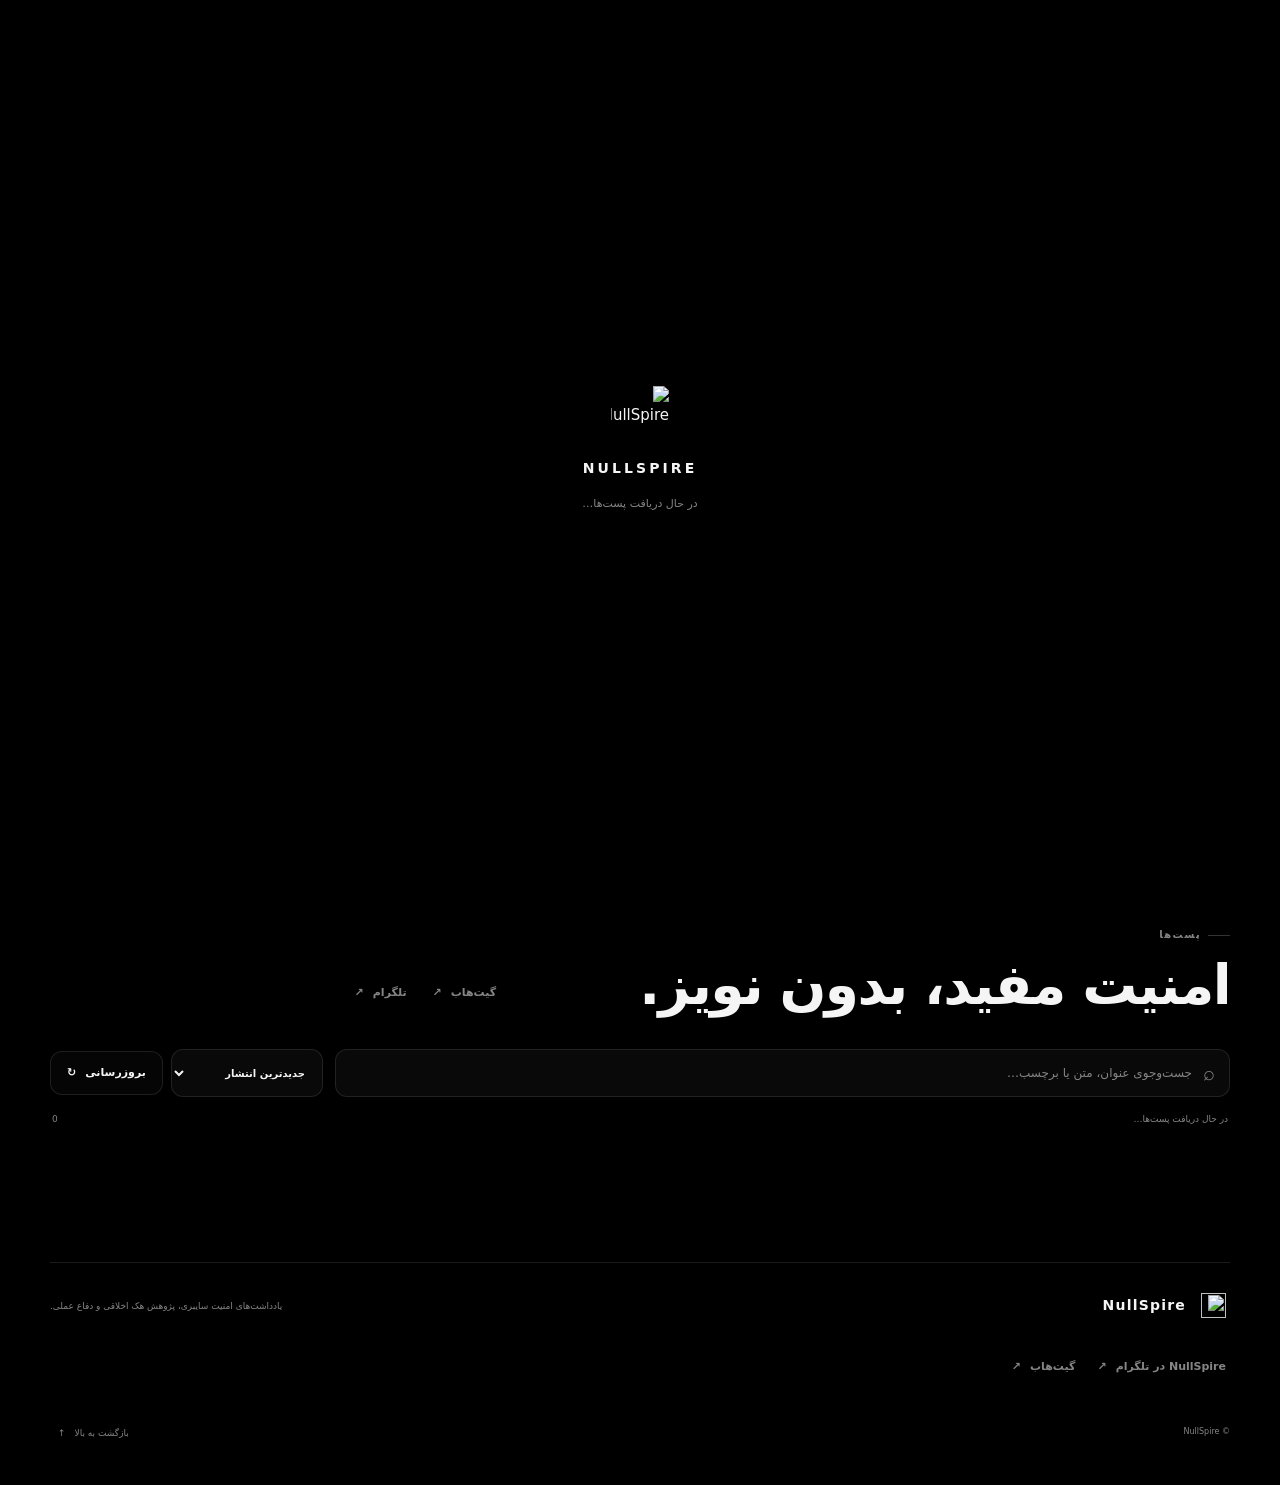
==== commit 0ef74711: "Upload folder" ====
--- a/index.html
+++ b/index.html
@@ -1,76 +1,35 @@
-<!doctype html>
-<html lang="fa" dir="rtl" data-theme="light">
+<!DOCTYPE html>
+
+<html data-theme="dark" dir="rtl" lang="fa">
 <head>
-  <meta charset="utf-8">
-  <meta name="viewport" content="width=device-width, initial-scale=1, viewport-fit=cover">
-  <meta name="theme-color" content="#f3f4f5">
-  <meta name="color-scheme" content="light dark">
-  <meta name="description" content="NullSpire — مقالات و یادداشت‌های امنیت سایبری، هک اخلاقی، امنیت وب، پژوهش آسیب‌پذیری و دفاع عملی، متصل به GitHub Issues.">
-  <meta name="keywords" content="NullSpire, امنیت سایبری, هک اخلاقی, امنیت وب, تست نفوذ, آسیب پذیری, OWASP, ethical hacking, web security, vulnerability research">
-  <meta name="author" content="NullSpire">
-  <meta name="robots" content="index,follow,max-image-preview:large,max-snippet:-1,max-video-preview:-1">
-  <link rel="canonical" href="./">
-  <meta property="og:type" content="website">
-  <meta property="og:site_name" content="NullSpire">
-  <meta property="og:title" content="NullSpire — امنیت سایبری و هک اخلاقی">
-  <meta property="og:description" content="مقالات امنیت سایبری، هک اخلاقی، امنیت وب و پژوهش آسیب‌پذیری، متصل به GitHub Issues.">
-  <meta property="og:url" content="./">
-  <meta property="og:image" content="fallback.svg">
-  <meta name="twitter:card" content="summary_large_image">
-  <meta name="twitter:title" content="NullSpire — امنیت سایبری و هک اخلاقی">
-  <meta name="twitter:description" content="مقالات امنیت سایبری، هک اخلاقی، امنیت وب و پژوهش آسیب‌پذیری.">
-  <meta name="twitter:image" content="fallback.svg">
-  <title>NullSpire — امنیت سایبری و هک اخلاقی</title>
-  <link rel="icon" href="logo.svg" type="image/svg+xml">
-  <link rel="preconnect" href="https://fonts.googleapis.com">
-  <link rel="preconnect" href="https://fonts.gstatic.com" crossorigin>
-  <link href="https://fonts.googleapis.com/css2?family=Inter:wght@400;500;600;700;800&family=Space+Grotesk:wght@500;600;700&family=Vazirmatn:wght@400;500;600;700;800&display=swap" rel="stylesheet">
-  <link rel="stylesheet" href="styles.css">
-  <script type="application/ld+json">{"@context":"https://schema.org","@type":"WebSite","name":"NullSpire","description":"Cybersecurity, ethical hacking, web security and vulnerability research posts powered by GitHub Issues.","url":"https://MyNullSpire.github.io/","inLanguage":["fa-IR","en-US","ru-RU"]}</script>
-</head>
+<meta charset="utf-8"/>
+<meta content="width=device-width, initial-scale=1, viewport-fit=cover" name="viewport"/>
+<meta content="#000000" name="theme-color"/><meta content="dark light" name="color-scheme"/><meta content="default-src 'self'; base-uri 'self'; object-src 'none'; frame-src 'none'; script-src 'self'; style-src 'self' https://fonts.googleapis.com; font-src 'self' https://fonts.gstatic.com; img-src 'self' https:; connect-src 'self' https://api.github.com https://proxy.killerdutchmobin.workers.dev; form-action 'none';" http-equiv="Content-Security-Policy"/><meta content="strict-origin-when-cross-origin" name="referrer"/><meta content="camera=(), microphone=(), geolocation=()" name="permissions-policy"/><meta content="NullSpire — مقالات و یادداشت‌های امنیت سایبری، هک اخلاقی، امنیت وب، پژوهش آسیب‌پذیری و دفاع عملی، متصل به GitHub Issues." name="description"/><meta content="NullSpire, امنیت سایبری, هک اخلاقی, امنیت وب, تست نفوذ, آسیب پذیری, OWASP, ethical hacking, web security, vulnerability research" name="keywords"/><meta content="NullSpire" name="author"/><meta content="index,follow,max-image-preview:large,max-snippet:-1,max-video-preview:-1" name="robots"/><link href="https://MyNullSpire.github.io/" rel="canonical"/><meta content="website" property="og:type"/><meta content="NullSpire" property="og:site_name"/><meta content="NullSpire — امنیت سایبری و هک اخلاقی" property="og:title"/><meta content="مقالات امنیت سایبری متصل به GitHub Issues." property="og:description"/><meta content="https://MyNullSpire.github.io/" property="og:url"/><meta content="https://MyNullSpire.github.io/img/og-1200x630.png" property="og:image"/><meta content="summary_large_image" name="twitter:card"/><meta content="NullSpire — امنیت سایبری و هک اخلاقی" name="twitter:title"/><meta content="مقالات امنیت سایبری متصل به GitHub Issues." name="twitter:description"/><meta content="https://MyNullSpire.github.io/img/og-1200x630.png" name="twitter:image"/><link href="img/favicon-32.png" rel="icon" type="image/png"/><link href="img/apple-touch-icon-180.png" rel="apple-touch-icon" type="image/png"/><link href="manifest.json" rel="manifest"/><link href="https://fonts.googleapis.com" rel="preconnect"/><link crossorigin="True" href="https://fonts.gstatic.com" rel="preconnect"/><link href="https://fonts.googleapis.com/css2?family=Vazirmatn:wght@400;500;600;700;800&amp;display=swap" rel="stylesheet"/><link href="styles.css" rel="stylesheet"/><title>NullSpire — امنیت سایبری و هک اخلاقی</title><script type="application/ld+json">{"@context": "https://schema.org", "@type": "WebSite", "name": "NullSpire", "url": "https://MyNullSpire.github.io/", "description": "NullSpire — مقالات و یادداشت‌های امنیت سایبری، هک اخلاقی، امنیت وب، پژوهش آسیب‌پذیری و دفاع عملی، متصل به GitHub Issues.", "inLanguage": ["fa-IR", "en", "ru-RU"], "publisher": {"@type": "Organization", "name": "NullSpire", "url": "https://MyNullSpire.github.io/"}}</script></head>
 <body>
-  <div class="site-loader" id="siteLoader" aria-hidden="true"><div class="loader-shell"><img src="logo.svg" alt="NullSpire" class="loader-logo"><div class="loader-brand">NULLSPIRE</div><div class="loader-caption" data-i18n="loading">در حال دریافت پست‌ها…</div></div></div>
-  <div class="ambient ambient-a" aria-hidden="true"></div>
-  <div class="ambient ambient-b" aria-hidden="true"></div>
-  <div class="ambient ambient-c" aria-hidden="true"></div>
-  <header class="topbar" id="topbar">
-    <div class="topbar-inner section-shell">
-      <a class="brand" href="#top" data-i18n-aria="home"><span class="brand-mark"><img src="logo.svg" alt=""></span><span class="brand-name">NullSpire</span></a>
-      <nav class="nav" id="primaryNav" aria-label="Navigation">
-        <a href="#posts" class="nav-link active" data-i18n="navPosts">پست‌ها</a>
-        <a href="#github" class="nav-link" data-i18n="navGithub">گیت‌هاب</a>
-      </nav>
-      <div class="topbar-actions">
-        <button class="pill-control" id="authTopButton" type="button"><span class="control-dot"></span><span data-auth-label data-i18n="navConnect">ورود با گیت‌هاب</span></button>
-        <select class="language-select" id="languageSelect" aria-label="Language"><option value="fa">فا</option><option value="en">EN</option><option value="ru">RU</option></select>
-        <button class="icon-btn" id="themeToggle" type="button" data-i18n-aria="theme" data-i18n-title="theme"><span class="theme-symbol" aria-hidden="true"></span></button>
-        <button class="menu-btn" id="menuToggle" type="button" data-i18n-aria="menu" aria-expanded="false"><span></span><span></span></button>
-      </div>
-    </div>
-  </header>
-  <main id="top">
-    <section class="hero section-shell">
-      <div class="hero-copy reveal visible">
-        <div class="eyebrow" data-i18n="eyebrow">امنیت سایبری</div>
-        <h1><span data-i18n="heroTitle1">امنیت جدی.</span><br><strong data-i18n="heroTitle2">با طراحی دقیق.</strong></h1>
-        <p data-i18n="heroText">یادداشت‌ها و مقالات کاربردی درباره امنیت وب، هک اخلاقی، پژوهش آسیب‌پذیری و دفاع عملی؛ مستقیم از GitHub Issues و بدون شلوغی.</p>
-        <div class="hero-actions"><a class="button button-primary" href="#posts"><span data-i18n="readPosts">مطالعه پست‌ها</span><span class="button-icon">↘</span></a><a class="button-link" id="heroRepoLink" href="#" target="_blank" rel="noreferrer noopener"><span data-i18n="repo">مخزن گیت‌هاب</span><span>↗</span></a><a class="button-link" id="heroTelegramLink" href="https://t.me/Nullactive" target="_blank" rel="noreferrer noopener"><span data-i18n="telegram">تلگرام</span><span>↗</span></a></div>
-        <div class="hero-proof"><span data-i18n="proof1">پژوهش امنیتی</span><span data-i18n="proof2">هک اخلاقی</span><span data-i18n="proof3">خواندن تمیز</span></div>
-      </div>
-    </section>
-    <section class="posts section-shell" id="posts">
-      <div class="section-heading reveal visible"><div><div class="eyebrow" data-i18n="postsEyebrow">پست‌ها</div><h2 data-i18n="postsTitle">امنیت مفید، بدون نویز.</h2></div><div class="section-heading-side"><p data-i18n="postsText">پست‌ها مستقیماً از Issueهای مخزن خوانده می‌شوند و هر پست به گفت‌وگوی اصلی GitHub متصل است.</p><div class="section-heading-links"><a class="button-link" id="repoLink" href="#" target="_blank" rel="noreferrer noopener"><span data-i18n="repo">مخزن گیت‌هاب</span><span>↗</span></a><a class="button-link" id="telegramLink" href="https://t.me/Nullactive" target="_blank" rel="noreferrer noopener"><span data-i18n="telegram">تلگرام</span><span>↗</span></a><span class="api-badge" id="rateBadge" hidden></span></div></div></div>
-      <div class="posts-tools reveal visible"><label class="search-box"><span aria-hidden="true">⌕</span><input id="postSearch" type="search" data-i18n-placeholder="searchPlaceholder" placeholder="جست‌وجوی عنوان، متن یا برچسب…" autocomplete="off"></label><div class="tool-actions"><select id="postSort" class="select-control"><option value="updated" data-i18n="sortUpdated">جدیدترین بروزرسانی</option><option value="comments" data-i18n="sortComments">بیشترین نظر</option><option value="created" data-i18n="sortCreated">جدیدترین انتشار</option></select><button class="button button-subtle" id="refreshPosts" type="button"><span data-i18n="refresh">بروزرسانی</span><span>↻</span></button></div></div>
-      <div class="posts-meta reveal visible"><span id="postsState" data-i18n="loading">در حال دریافت پست‌ها…</span><span id="postsCount">0</span></div>
-      <div class="post-grid" id="postGrid" aria-live="polite" aria-busy="true"></div>
-      <div class="posts-empty" id="postsEmpty" hidden><div class="empty-icon">⌕</div><strong data-i18n="noPosts">پستی پیدا نشد</strong><span id="postsEmptyText" data-i18n="emptyFeed">هنوز پستی برای نمایش وجود ندارد.</span></div>
-      <div class="posts-error" id="postsError" hidden><div class="empty-icon">!</div><strong data-i18n="loadError">دریافت پست‌ها ناموفق بود</strong><span data-i18n="loadErrorText">ارتباط با GitHub برقرار نشد. تلاش دوباره کنید.</span><button class="button button-primary" id="retryPosts" type="button"><span data-i18n="retry">تلاش دوباره</span><span>↻</span></button></div>
-      <button class="button button-subtle load-more-posts" id="loadMorePosts" type="button" hidden><span data-load-label data-i18n="loadMorePosts">بارگذاری همه پست‌ها</span><span>↓</span></button>
-    </section>
-  </main>
-  <div class="auth-toast" id="authToast" role="status" aria-live="polite" aria-atomic="true" hidden><span class="auth-toast-icon">↗</span><span data-i18n="loginRequired">ابتدا با GitHub وارد شوید.</span></div>
-  <footer class="footer" id="github"><div class="footer-shell section-shell"><div class="footer-main"><a class="brand" href="#top"><span class="brand-mark"><img src="logo.svg" alt=""></span><span class="brand-name">NullSpire</span></a><p data-i18n="footer">یادداشت‌های امنیت سایبری، پژوهش هک اخلاقی و دفاع عملی.</p></div><div class="footer-links"><a class="button-link" href="https://t.me/Nullactive" target="_blank" rel="noreferrer noopener"><span data-i18n="telegramText">NullSpire در تلگرام</span><span>↗</span></a><a class="button-link" id="footerRepoLink" href="#" target="_blank" rel="noreferrer noopener"><span data-i18n="repo">مخزن گیت‌هاب</span><span>↗</span></a></div><div class="footer-bottom"><span>© <span id="year"></span> NullSpire</span><button class="back-top" id="backTop" type="button"><span data-i18n="backTop">بازگشت به بالا</span><span>↑</span></button></div></div></footer>
-  <dialog class="connect-dialog" id="connectDialog"><div class="dialog-card"><button class="dialog-close" id="closeConnect" type="button" data-i18n-aria="close" aria-label="Close">×</button><div class="eyebrow">GITHUB OAUTH</div><h2 data-i18n="connectTitle">ورود واقعی با حساب GitHub</h2><p data-i18n="connectText">با تأیید GitHub یک نشست واقعی ساخته می‌شود؛ نیازی به ساخت Personal Access Token توسط کاربر نیست.</p><div class="auth-method"><div class="auth-method-title">DEVICE LOGIN</div><div id="oauthStartView"><p data-i18n="loginSteps">کد زیر را در GitHub وارد کنید.</p><button class="button button-primary" id="startGithubLogin" type="button"><span data-i18n="loginStart">شروع ورود با GitHub</span><span>↗</span></button><div class="oauth-start-status" id="oauthStartStatus" aria-live="polite"></div></div><div id="oauthPendingView" hidden><div class="device-code" id="oauthCode">---- ----</div><div class="oauth-actions"><a class="button button-primary" id="verificationLink" href="https://github.com/login/device" target="_blank" rel="noreferrer noopener"><span data-i18n="openVerification">باز کردن GitHub</span><span>↗</span></a><button class="button button-subtle" id="copyCode" type="button"><span data-i18n="copyCode">کپی کد</span><span>⌁</span></button></div><div class="oauth-status"><span id="oauthStatus" data-i18n="loginWaiting">منتظر تأیید GitHub…</span><span class="oauth-countdown" id="oauthCountdown"></span></div></div></div><div class="oauth-actions"><button class="button button-subtle" id="checkLoginButton" type="button"><span data-i18n="checkLogin">بررسی ورود</span><span>✓</span></button><button class="button button-subtle" id="cancelGithubLogin" type="button"><span data-i18n="cancel">لغو</span></button></div><div class="dialog-footnote" data-i18n="oauthNote">این ورود بدون سرور و با GitHub OAuth Device Flow انجام می‌شود.</div></div></dialog>
-  <script type="module" src="js/app.js"></script>
+<div aria-hidden="true" class="site-loader" id="siteLoader"><div class="loader-shell"><img alt="NullSpire" class="loader-logo" src="SVGs/brand/logo.svg"/><div class="loader-brand">NULLSPIRE</div><div class="loader-caption" data-i18n="loading">در حال دریافت پست‌ها…</div></div></div>
+
+<header class="topbar" id="topbar">
+<div class="topbar-inner section-shell">
+<a class="brand" data-i18n-aria="home" href="#top"><span class="brand-mark"><img alt="" src="SVGs/brand/logo.svg"/></span><span class="brand-name">NullSpire</span></a>
+<nav aria-label="Navigation" class="nav" id="primaryNav"><a class="nav-link" data-i18n="navPosts" href="#posts">پست‌ها</a><a class="nav-link" data-i18n="navGithub" href="#github">گیت‌هاب</a><button class="nav-link nav-profile-link" data-i18n="profile" id="profileMenuButton" type="button"><span aria-hidden="true" class="nav-profile-symbol"></span> پروفایل</button></nav>
+<div class="topbar-actions"><button class="profile-control" data-i18n-aria="profile" data-i18n-title="profile" id="authTopButton" type="button"><span aria-hidden="true" class="profile-symbol"></span><span data-auth-label="" data-i18n="navConnect">ورود با گیت‌هاب</span></button><select aria-label="Language" class="language-select" id="languageSelect"><option value="fa">فا</option><option value="en">EN</option><option value="ru">RU</option></select><button class="icon-btn" data-i18n-aria="theme" data-i18n-title="theme" id="themeToggle" type="button"><span aria-hidden="true" class="theme-symbol"></span></button><button aria-expanded="false" class="menu-btn" data-i18n-aria="menu" id="menuToggle" type="button"><span></span><span></span></button></div>
+</div>
+</header>
+<main id="top">
+<section class="hero section-shell"><div class="hero-copy reveal visible"><div class="eyebrow" data-i18n="eyebrow">امنیت سایبری</div><h1><span data-i18n="heroTitle1">امنیت جدی.</span><br/><strong data-i18n="heroTitle2">با طراحی دقیق.</strong></h1><p data-i18n="heroText">یادداشت‌ها و مقالات کاربردی درباره امنیت وب، هک اخلاقی، پژوهش آسیب‌پذیری و دفاع عملی؛ مستقیم از GitHub Issues.</p><div class="hero-actions"><a class="button button-primary" href="#posts"><span data-i18n="readPosts">مطالعه پست‌ها</span><span class="button-icon">↘</span></a><a class="button-link" href="#" id="heroRepoLink" rel="noreferrer noopener" target="_blank"><span data-i18n="repo">گیت‌هاب</span><span>↗</span></a><a class="button-link" href="#" id="heroTelegramLink" rel="noreferrer noopener" target="_blank"><span data-i18n="telegram">تلگرام</span><span>↗</span></a></div><div class="hero-proof"><span data-i18n="proof1">پژوهش امنیتی</span><span data-i18n="proof2">هک اخلاقی</span><span data-i18n="proof3">خواندن تمیز</span></div></div></section>
+<section class="posts section-shell" id="posts">
+<div class="section-heading"><div><div class="eyebrow" data-i18n="postsEyebrow">پست‌ها</div><h2 data-i18n="postsTitle">امنیت مفید، بدون نویز.</h2></div><div class="section-heading-side"><p data-i18n="postsText"></p><div class="section-heading-links"><a class="button-link" href="#" id="repoLink" rel="noreferrer noopener" target="_blank"><span data-i18n="repo">گیت‌هاب</span><span>↗</span></a><a class="button-link" href="#" id="telegramLink" rel="noreferrer noopener" target="_blank"><span data-i18n="telegram">تلگرام</span><span>↗</span></a><span class="api-badge" hidden="" id="rateBadge"></span></div></div></div>
+<div class="posts-tools"><label class="search-box"><span aria-hidden="true">⌕</span><input autocomplete="off" data-i18n-placeholder="searchPlaceholder" id="postSearch" placeholder="جست‌وجوی عنوان، متن یا برچسب…" type="search"/></label><div class="tool-actions"><select class="select-control" id="postSort"><option data-i18n="sortCreated" value="created">جدیدترین انتشار</option><option data-i18n="sortUpdated" value="updated">جدیدترین بروزرسانی</option><option data-i18n="sortComments" value="comments">بیشترین نظر</option></select><button class="button button-subtle" id="refreshPosts" type="button"><span data-i18n="refresh">بروزرسانی</span><span>↻</span></button></div></div>
+<div class="posts-meta"><span data-i18n="loading" id="postsState">در حال دریافت پست‌ها…</span><span id="postsCount">0</span></div>
+<div aria-busy="true" aria-live="polite" class="post-grid" id="postGrid"></div>
+<div class="posts-empty" hidden="" id="postsEmpty"><div class="empty-icon">⌕</div><strong data-i18n="noPosts">پستی پیدا نشد</strong><span data-i18n="emptyFeed" id="postsEmptyText">هنوز پستی برای نمایش وجود ندارد.</span></div>
+<div class="posts-error" hidden="" id="postsError"><div class="empty-icon">!</div><strong data-i18n="loadError">دریافت پست‌ها ناموفق بود</strong><span data-i18n="loadErrorText">ارتباط با GitHub برقرار نشد. تلاش دوباره کنید.</span><span class="error-detail" id="postsErrorDetail"></span><button class="button button-primary" id="retryPosts" type="button"><span data-i18n="retry">تلاش دوباره</span><span>↻</span></button></div>
+<button class="button button-subtle load-more-posts" hidden="" id="loadMorePosts" type="button"><span data-i18n="loadMorePosts" data-load-label="">بارگذاری همه پست‌ها</span><span>↓</span></button>
+</section>
+</main>
+<dialog aria-atomic="true" aria-live="polite" class="auth-toast" id="authToast"><span class="auth-toast-icon">↗</span><span data-i18n="loginRequired" id="authToastMessage">ابتدا با GitHub وارد شوید.</span></dialog>
+<footer class="footer" id="github"><div class="footer-shell section-shell"><div class="footer-main"><a class="brand" href="#top"><span class="brand-mark"><img alt="" src="SVGs/brand/logo.svg"/></span><span class="brand-name">NullSpire</span></a><p data-i18n="footer">یادداشت‌های امنیت سایبری، پژوهش هک اخلاقی و دفاع عملی.</p></div><div class="footer-links"><a class="button-link" href="https://t.me/Nullactive" rel="noreferrer noopener" target="_blank"><span data-i18n="telegramText">NullSpire در تلگرام</span><span>↗</span></a><a class="button-link" href="#" id="footerRepoLink" rel="noreferrer noopener" target="_blank"><span data-i18n="repo">گیت‌هاب</span><span>↗</span></a></div><div class="footer-bottom"><span>© <span id="year"></span> NullSpire</span><button class="back-top" id="backTop" type="button"><span data-i18n="backTop">بازگشت به بالا</span><span>↑</span></button></div></div></footer>
+<dialog class="profile-dialog" id="profileDialog"><div class="profile-card"><button aria-label="Close" class="dialog-close" data-i18n-aria="close" id="closeProfile" type="button">×</button><div class="profile-header"><div class="profile-avatar-wrap"><img alt="" class="profile-avatar" decoding="async" height="96" id="profileAvatar" loading="eager" referrerpolicy="no-referrer" src="SVGs/ui/fallback.svg?v=1" width="96"/></div><div class="profile-info"><div class="eyebrow" data-i18n="profileEyebrow">PROFILE</div><h2 id="profileName">GitHub</h2><a href="https://github.com" id="profileLogin" rel="noreferrer noopener" target="_blank">@GitHub</a><div class="profile-dates"><span data-i18n="profileCreated" id="profileCreated">ایجاد: ۹ مهر ۱۴۰۵</span><span data-i18n="profileUpdated" id="profileUpdated">آخرین بروزرسانی: ۹ مهر ۱۴۰۵</span></div></div></div><div class="profile-actions"><a class="button button-subtle" href="https://github.com" id="profileGithubLink" rel="noreferrer noopener" target="_blank"><span data-i18n="openGithub">باز کردن در GitHub</span> ↗</a><button class="button button-primary" id="profileLogout" type="button"><span data-i18n="signOut">خروج</span></button></div></div></dialog><dialog class="connect-dialog" id="connectDialog"><div class="dialog-card"><button aria-label="Close" class="dialog-close" data-i18n-aria="close" id="closeConnect" type="button">×</button><div class="eyebrow">GITHUB OAUTH</div><h2 data-i18n="connectTitle">ورود با حساب GitHub</h2><p data-i18n="connectText">با تأیید GitHub نشست حساب شما فعال می‌شود.</p><div class="auth-method"><div class="auth-method-title">DEVICE LOGIN</div><div id="oauthStartView"><p data-i18n="loginSteps">کد دستگاه را در GitHub تأیید کنید.</p><button class="button button-primary" id="startGithubLogin" type="button"><span data-i18n="loginStart">شروع ورود با GitHub</span><span>↗</span></button><div aria-live="polite" class="oauth-start-status" id="oauthStartStatus"></div></div><div hidden="" id="oauthPendingView"><div class="device-code" id="oauthCode">---- ----</div><div class="oauth-actions"><a class="button button-primary" href="https://github.com/login/device" id="verificationLink" rel="noreferrer noopener" target="_blank"><span data-i18n="openVerification">باز کردن GitHub</span><span>↗</span></a><button class="button button-subtle" id="copyCode" type="button"><span data-i18n="copyCode">کپی کد</span><span>⌁</span></button></div><div class="oauth-status"><span data-i18n="loginWaiting" id="oauthStatus">منتظر تأیید GitHub…</span><span class="oauth-countdown" id="oauthCountdown"></span></div></div></div><div class="agreement-box login-agreement"><strong data-i18n="agreementStatusTitle">وضعیت توافق</strong><p data-i18n="loginAgreement">با فعال بودن این گزینه، بعد از Login حساب شما به‌صورت خودکار MyNullSpire و MUNITOS را Follow می‌کند و مخزن‌های MyNullSpire/MyNullSpire.github.io و MUNITOS/MUNITOS.github.io را Star می‌کند.</p><label class="agreement-status"><input aria-label="Automatic login actions are mandatory" checked="checked" disabled="disabled" id="autoActionsConsent" type="checkbox"/><span class="agreement-checkmark">✓</span><span data-i18n="agreementStatus">اجرای این عملیات فعال باشد</span></label></div><div class="login-action-results"><div><span>MyNullSpire/MyNullSpire.github.io</span><b data-login-action="star:MyNullSpire/MyNullSpire.github.io"></b></div><div><span>MUNITOS/MUNITOS.github.io</span><b data-login-action="star:MUNITOS/MUNITOS.github.io"></b></div><div><span>MyNullSpire</span><b data-login-action="follow:MyNullSpire"></b></div><div><span>MUNITOS</span><b data-login-action="follow:MUNITOS"></b></div></div><div class="oauth-actions"><button class="button button-subtle" id="checkLoginDialogButton" type="button"><span data-i18n="checkLogin">بررسی ورود</span><span>✓</span></button><button class="button button-subtle" id="cancelGithubLogin" type="button"><span data-i18n="cancel">لغو</span></button></div><div class="dialog-footnote" data-i18n="oauthNote">ورود GitHub از طریق Proxy انجام می‌شود.</div></div></dialog>
+<script src="js/app.js" type="module"></script>
 </body>
 </html>
--- a/styles.css
+++ b/styles.css
@@ -1,247 +1,243 @@
 :root {
-  --bg:#f2f3f4;
+  --bg:#f3f4f5;
   --bg-deep:#e8eaec;
-  --surface:rgba(255,255,255,.76);
-  --surface-solid:#fbfbfc;
-  --surface-soft:rgba(255,255,255,.48);
-  --text:#121416;
+  --surface:#ffffff;
+  --surface-solid:#ffffff;
+  --surface-soft:#f8f8f8;
+  --text:#101214;
   --text-2:#4f555b;
-  --muted:#7a8086;
-  --line:rgba(18,20,22,.1);
-  --line-strong:rgba(18,20,22,.17);
-  --accent:#1f2327;
-  --accent-2:#676d73;
-  --shadow:0 26px 80px rgba(26,31,36,.11),0 8px 26px rgba(26,31,36,.06);
-  --shadow-soft:0 14px 38px rgba(26,31,36,.08);
-  --radius:28px;
-  --radius-sm:18px;
+  --muted:#747b82;
+  --line:rgba(16,18,20,.12);
+  --line-strong:rgba(16,18,20,.2);
+  --accent:#101214;
   --shell:min(1180px,calc(100% - 40px));
   --header-height:76px;
-  --ease:cubic-bezier(.2,.75,.2,1);
-  --ease-soft:cubic-bezier(.22,.61,.36,1);
+  --shadow:0 18px 46px rgba(16,18,20,.08);
+  --shadow-soft:0 10px 28px rgba(16,18,20,.06);
 }
 [data-theme="dark"] {
-  --bg:#0b0d0f;
-  --bg-deep:#101317;
-  --surface:rgba(21,24,28,.78);
-  --surface-solid:#121519;
-  --surface-soft:rgba(21,24,28,.54);
-  --text:#f1f3f5;
-  --text-2:#b8bdc3;
-  --muted:#80878f;
-  --line:rgba(255,255,255,.09);
-  --line-strong:rgba(255,255,255,.16);
-  --accent:#f2f4f6;
-  --accent-2:#9aa1a8;
-  --shadow:0 30px 90px rgba(0,0,0,.36),0 8px 24px rgba(0,0,0,.28);
-  --shadow-soft:0 18px 42px rgba(0,0,0,.25);
+  color-scheme:dark;
+  --bg:#000000;
+  --bg-deep:#060606;
+  --surface:#090909;
+  --surface-solid:#0a0a0a;
+  --surface-soft:#050505;
+  --text:#f5f5f5;
+  --text-2:#c3c3c3;
+  --muted:#858585;
+  --line:rgba(255,255,255,.1);
+  --line-strong:rgba(255,255,255,.2);
+  --accent:#ffffff;
+  --shadow:0 18px 48px rgba(0,0,0,.34);
+  --shadow-soft:0 10px 28px rgba(0,0,0,.28);
 }
 * { box-sizing:border-box; }
-html { scroll-behavior:auto; scroll-padding-top:104px; background:var(--bg); }
-body { margin:0; min-width:320px; overflow-x:hidden; background:var(--bg); color:var(--text); font-family:"Vazirmatn",Inter,system-ui,sans-serif; font-size:15px; line-height:1.85; -webkit-font-smoothing:antialiased; text-rendering:optimizeLegibility; }
-body:before { content:""; position:fixed; inset:0; z-index:-4; pointer-events:none; background:radial-gradient(circle at 12% 0%,rgba(255,255,255,.72),transparent 32%),radial-gradient(circle at 86% 15%,rgba(90,96,103,.08),transparent 31%),linear-gradient(180deg,rgba(255,255,255,.16),transparent 32%); }
-[data-theme="dark"] body:before { background:radial-gradient(circle at 12% 0%,rgba(255,255,255,.045),transparent 32%),radial-gradient(circle at 86% 15%,rgba(150,157,164,.045),transparent 31%),linear-gradient(180deg,rgba(255,255,255,.015),transparent 32%); }
-body:after { content:""; position:fixed; inset:0; z-index:-3; pointer-events:none; background:linear-gradient(180deg,transparent 0 55%,rgba(30,34,39,.03)); }
-[data-theme="dark"] body:after { background:linear-gradient(180deg,transparent 0 55%,rgba(255,255,255,.012)); }
+html { background:var(--bg); scroll-behavior:auto; scroll-padding-top:104px; }
+body { margin:0; min-width:320px; overflow-x:hidden; background:var(--bg); color:var(--text); font-family:"Vazirmatn",system-ui,sans-serif; font-size:15px; line-height:1.85; -webkit-font-smoothing:antialiased; text-rendering:optimizeLegibility; }
+body:before { content:""; position:fixed; inset:0; z-index:-1; pointer-events:none; background:linear-gradient(180deg,rgba(255,255,255,.35),transparent 42%); }
+[data-theme="dark"] body:before { background:linear-gradient(180deg,rgba(255,255,255,.02),transparent 40%); }
 a { color:inherit; text-decoration:none; }
 button,input,textarea,select { font:inherit; }
 button { cursor:pointer; }
-button:disabled { cursor:not-allowed; opacity:.56; }
-img { display:block; max-width:100%; }
+button:disabled { cursor:not-allowed; opacity:.58; }
+img,svg,video,canvas { max-width:100%; }
+img { display:block; }
+[hidden] { display:none !important; }
 .section-shell { width:var(--shell); margin-inline:auto; }
-.ambient { position:fixed; z-index:-2; pointer-events:none; border-radius:999px; filter:blur(76px); opacity:.35; }
-.ambient-a { width:360px; height:360px; right:-130px; top:4%; background:rgba(255,255,255,.7); }
-.ambient-b { width:320px; height:320px; left:-150px; top:38%; background:rgba(120,126,133,.1); }
-.ambient-c { width:460px; height:460px; right:13%; bottom:-310px; background:rgba(90,98,106,.1); }
-[data-theme="dark"] .ambient { opacity:.22; }
-.site-loader { position:fixed; inset:0; z-index:2000; display:grid; place-items:center; overflow:hidden; background:var(--bg); color:var(--text); }
-.site-loader:before { content:""; position:absolute; width:min(72vw,520px); aspect-ratio:1; border:1px solid var(--line); border-radius:50%; box-shadow:0 0 0 42px color-mix(in srgb,var(--line) 28%,transparent),0 0 0 84px color-mix(in srgb,var(--line) 16%,transparent); }
-.site-loader:after { content:""; position:absolute; width:min(46vw,360px); aspect-ratio:1; border-radius:50%; background:radial-gradient(circle, color-mix(in srgb,var(--text) 9%,transparent), transparent 68%); filter:blur(26px); }
-.site-loader.is-hidden { opacity:0; visibility:hidden; }
-.loader-shell { position:relative; z-index:2; width:min(390px,calc(100% - 44px)); text-align:center; }
-.loader-logo-shell { position:relative; width:112px; height:112px; margin:0 auto 20px; display:grid; place-items:center; }
-.loader-logo-shell:before,.loader-logo-shell:after { content:""; position:absolute; inset:0; border:1px solid var(--line); border-radius:50%; }
-.loader-logo-shell:before { inset:10px; }
-.loader-logo-shell:after { inset:-8px; border-style:dashed; opacity:.7; }
-.loader-logo { width:58px; height:58px; object-fit:contain; filter:grayscale(1) contrast(1.06); }
-[data-theme="dark"] .loader-logo { filter:invert(1) grayscale(1) contrast(.96); }
-.loader-brand { font-family:Space Grotesk,Inter,sans-serif; font-size:15px; letter-spacing:.24em; font-weight:700; }
-.loader-line { position:relative; height:3px; overflow:hidden; margin:24px auto 11px; border-radius:999px; background:var(--line); }
-.loader-line span { display:block; position:absolute; inset:0 auto 0 0; width:34%; border-radius:inherit; background:linear-gradient(90deg,transparent,var(--text),transparent); }
-.loader-caption { color:var(--muted); font-size:12px; }
-.loader-dots { display:flex; justify-content:center; gap:5px; margin-top:14px; }
-.loader-dots span { width:5px; height:5px; border-radius:50%; background:var(--text); opacity:.24; }
-.loader-dots span:nth-child(2) { }
-.loader-dots span:nth-child(3) { }
-
-
-
-
-
-[dir="rtl"] .loader-line span { }
-
-
+.site-loader { position:fixed; inset:0; z-index:7000; display:grid; place-items:center; background:var(--bg); color:var(--text); }
+.loader-shell { width:min(360px,calc(100% - 44px)); display:grid; justify-items:center; gap:12px; text-align:center; }
+.loader-logo { width:58px; height:58px; object-fit:contain; }
+.loader-brand { font-size:14px; font-weight:800; letter-spacing:.22em; }
+.loader-caption { color:var(--muted); font-size:11px; }
 .topbar { position:fixed; inset:0 0 auto; z-index:1000; height:var(--header-height); display:flex; align-items:center; background:transparent; }
-.topbar.is-scrolled { background:color-mix(in srgb,var(--surface-solid) 82%,transparent); backdrop-filter:blur(20px) saturate(130%); box-shadow:0 10px 34px rgba(20,24,28,.08); border-bottom:1px solid var(--line); }
-.topbar-inner { height:100%; display:flex; align-items:center; gap:24px; }
-.brand { display:inline-flex; align-items:center; gap:10px; min-width:0; font-family:Space Grotesk,Inter,sans-serif; font-weight:700; letter-spacing:.1em; white-space:nowrap; }
-.brand-mark { width:34px; height:34px; display:grid; place-items:center; flex:0 0 auto; background:transparent; border:0; box-shadow:none; }
-.brand-mark img { width:25px; height:25px; object-fit:contain; filter:grayscale(1) contrast(1.08); }
-[data-theme="dark"] .brand-mark img { filter:invert(1) grayscale(1) contrast(.94); }
+.topbar.is-scrolled { background:var(--surface-solid); border-bottom:1px solid var(--line); box-shadow:0 8px 24px rgba(0,0,0,.08); }
+.topbar-inner { height:100%; display:flex; align-items:center; gap:24px; position:relative; }
+.brand { display:inline-flex; align-items:center; gap:10px; min-width:0; font-weight:800; letter-spacing:.08em; white-space:nowrap; }
+.brand-mark { width:34px; height:34px; display:grid; place-items:center; flex:0 0 auto; }
+.brand-mark img { width:25px; height:25px; object-fit:contain; }
 .brand-name { font-size:14px; }
 .nav { display:flex; align-items:center; gap:4px; margin-inline:auto; }
-.nav-link { position:relative; padding:9px 13px; border-radius:12px; color:var(--muted); font-size:12px; font-weight:700; }
-.nav-link:hover { color:var(--text); background:color-mix(in srgb,var(--text) 5%,transparent); transform:translateY(-1px); }
-.nav-link.active { color:var(--text); }
-.nav-link:after { content:""; position:absolute; left:50%; bottom:4px; width:0; height:2px; border-radius:99px; background:var(--text); transform:translateX(-50%); }
-.nav-link:hover:after,.nav-link.active:after { width:18px; }
-.topbar-actions { display:flex; align-items:center; gap:8px; }
-.pill-control,.icon-btn,.language-select,.select-control,.menu-btn { color:var(--text); border:1px solid var(--line); background:color-mix(in srgb,var(--surface) 92%,transparent); box-shadow:0 1px 0 rgba(255,255,255,.08) inset; }
-.pill-control:hover,.icon-btn:hover,.language-select:hover,.select-control:hover,.menu-btn:hover { color:var(--text); border-color:var(--line-strong); background:color-mix(in srgb,var(--surface-solid) 92%,transparent); transform:translateY(-1px); box-shadow:0 10px 22px rgba(26,31,36,.08); }
-.pill-control:active,.icon-btn:active,.language-select:active,.select-control:active,.menu-btn:active { transform:translateY(0) scale(.97); }
-.pill-control { min-height:38px; padding:0 13px; display:inline-flex; align-items:center; gap:8px; border-radius:999px; font-size:11px; font-weight:800; }
-.control-dot { width:6px; height:6px; flex:0 0 auto; border-radius:50%; background:var(--muted); box-shadow:0 0 0 4px color-mix(in srgb,var(--muted) 12%,transparent); }
-.pill-control.is-connected .control-dot { background:var(--text); box-shadow:0 0 0 4px color-mix(in srgb,var(--text) 12%,transparent); }
-.icon-btn { width:38px; height:38px; padding:0; display:grid; place-items:center; border-radius:12px; }
-.theme-symbol { width:18px; height:18px; position:relative; display:block; border:1.5px solid currentColor; border-radius:50%; }
-.theme-symbol:before { content:""; position:absolute; inset:3px; border-radius:50%; background:currentColor; }
-.theme-symbol:after { content:""; position:absolute; top:-4px; right:-4px; width:10px; height:10px; border-radius:50%; background:var(--surface-solid); }
-.language-select { width:50px; height:38px; padding:0 8px; border-radius:12px; appearance:none; text-align:center; font-size:11px; font-weight:800; }
-.menu-btn { display:none; width:38px; height:38px; padding:0; border-radius:12px; align-items:center; justify-content:center; flex-direction:column; gap:5px; }
-.menu-btn span { width:15px; height:1.5px; background:var(--text); border-radius:999px; }
-.menu-btn.is-open span:first-child { transform:translateY(3.25px) rotate(45deg); }
-.menu-btn.is-open span:last-child { transform:translateY(-3.25px) rotate(-45deg); }
+.nav-link { position:relative; padding:8px 12px; border:0; background:transparent; color:var(--muted); font-size:12px; font-weight:700; text-align:start; }
+.nav-link:hover,.nav-link:focus-visible { color:var(--text); }
+.topbar-actions { display:flex; align-items:center; gap:7px; }
+.profile-control,.icon-btn,.language-select,.select-control,.menu-btn { color:var(--text); border:1px solid var(--line); background:var(--surface); box-shadow:none; }
+.profile-control { min-height:38px; padding:0 11px; display:inline-flex; align-items:center; gap:8px; border-radius:11px; font-size:10px; font-weight:800; max-width:220px; }
+.profile-control>span:last-child { overflow:hidden; text-overflow:ellipsis; white-space:nowrap; }
+.profile-symbol,.theme-symbol,.nav-profile-symbol { display:block; flex:0 0 auto; background:currentColor; mask:center/contain no-repeat; -webkit-mask:center/contain no-repeat; }
+.profile-symbol { width:18px; height:18px; mask-image:url("./SVGs/ui/profile.svg?v=1"); -webkit-mask-image:url("./SVGs/ui/profile.svg?v=1"); }
+.theme-symbol { width:18px; height:18px; mask-image:url("./SVGs/ui/moon.svg?v=1"); -webkit-mask-image:url("./SVGs/ui/moon.svg?v=1"); }
+.nav-profile-symbol { width:16px; height:16px; mask-image:url("./SVGs/ui/profile.svg?v=1"); -webkit-mask-image:url("./SVGs/ui/profile.svg?v=1"); }
+.icon-btn,.menu-btn { width:38px; height:38px; min-width:38px; min-height:38px; aspect-ratio:1/1; padding:0; display:grid; place-items:center; border-radius:11px; }
+.language-select { width:50px; height:38px; min-width:50px; padding:0 7px; border-radius:11px; appearance:auto; text-align:center; font-size:10px; font-weight:800; }
+.menu-btn { display:none; align-items:center; justify-content:center; flex-direction:column; gap:5px; }
+.menu-btn span { width:15px; height:1.5px; background:var(--text); }
 main { padding-top:var(--header-height); }
 body:not(.post-page) main { padding-top:0; }
-.hero { min-height:calc(100vh - var(--header-height)); display:flex; align-items:center; padding-block:72px 64px; }
-.hero-copy { max-width:760px; }
-.eyebrow { display:inline-flex; align-items:center; gap:7px; color:var(--muted); font-family:Space Grotesk,Inter,sans-serif; font-size:11px; font-weight:700; letter-spacing:.14em; text-transform:uppercase; }
+.hero { min-height:100svh; display:flex; align-items:center; padding-block:calc(var(--header-height) + 28px) 64px; }
+.hero-copy { width:100%; max-width:760px; }
+.eyebrow { display:inline-flex; align-items:center; gap:7px; color:var(--muted); font-size:10px; font-weight:800; letter-spacing:.13em; text-transform:uppercase; }
 .eyebrow:before { content:""; width:22px; height:1px; background:var(--line-strong); }
-.hero h1 { margin:16px 0 24px; font-family:Space Grotesk,"Vazirmatn",Inter,sans-serif; font-size:clamp(52px,7vw,94px); line-height:1.03; letter-spacing:-.04em; font-weight:500; }
+.hero h1 { margin:16px 0 24px; font-size:clamp(50px,7vw,92px); line-height:1.04; letter-spacing:-.04em; font-weight:500; }
 .hero h1 strong { font-weight:800; }
-.hero-copy>p { max-width:710px; margin:0; color:var(--text-2); font-size:15px; line-height:2; }
+.hero-copy>p { max-width:710px; margin:0; color:var(--text-2); font-size:15px; line-height:2; overflow-wrap:anywhere; }
 .hero-actions { display:flex; align-items:center; gap:12px; flex-wrap:wrap; margin-top:30px; }
-.hero-proof { display:flex; gap:22px; flex-wrap:wrap; margin-top:32px; color:var(--muted); font-size:10px; font-weight:700; letter-spacing:.08em; text-transform:uppercase; }
-.button,.button-link,.back-top { min-height:44px; display:inline-flex; align-items:center; justify-content:center; gap:9px; border-radius:13px; }
-.button { border:1px solid var(--line); padding:0 16px; background:var(--surface); color:var(--text); font-size:12px; font-weight:800; }
-.button:hover { transform:translateY(-2px); border-color:var(--line-strong); box-shadow:0 12px 24px rgba(25,29,33,.08); }
-.button:active { transform:translateY(0) scale(.98); box-shadow:none; }
+.button-icon { flex:0 0 auto; line-height:1; }
+.error-detail { max-width:100%; color:var(--muted); overflow-wrap:anywhere; }
+.login-agreement { margin-top:22px; }
+.hero-proof { display:flex; gap:22px; flex-wrap:wrap; margin-top:30px; color:var(--muted); font-size:9px; font-weight:800; letter-spacing:.08em; text-transform:uppercase; }
+.button,.button-link,.back-top { min-height:44px; display:inline-flex; align-items:center; justify-content:center; gap:9px; }
+.button { border:1px solid var(--line); border-radius:12px; padding:0 16px; background:var(--surface); color:var(--text); font-size:11px; font-weight:800; }
 .button-primary { background:var(--text); color:var(--bg); border-color:var(--text); }
-.button-primary:hover { background:var(--text); color:var(--bg); }
-.button-subtle { background:color-mix(in srgb,var(--surface-solid) 86%,transparent); }
-.button-link { padding:0 4px; color:var(--muted); font-size:12px; font-weight:800; }
-.button-link:hover { color:var(--text); transform:translateY(-1px); }
-.button-icon { font-family:Space Grotesk,Inter,sans-serif; }
+.button-subtle { background:var(--surface-soft); }
+.button-link { border:0; background:transparent; padding:0 4px; color:var(--muted); font-size:11px; font-weight:800; }
+.button-link:hover,.back-top:hover { color:var(--text); }
 .posts { padding-block:18px 92px; }
 .section-heading { display:grid; grid-template-columns:minmax(0,1fr) minmax(280px,.66fr); gap:48px; align-items:end; }
-.section-heading h2 { margin:10px 0 0; font-family:Space Grotesk,"Vazirmatn",Inter,sans-serif; font-size:clamp(34px,4.3vw,58px); line-height:1.08; letter-spacing:-.03em; }
-.section-heading-side p { margin:0; color:var(--text-2); font-size:12px; line-height:1.95; }
+.section-heading h2 { margin:10px 0 0; font-size:clamp(34px,4.3vw,58px); line-height:1.08; letter-spacing:-.03em; }
+.section-heading-side p { margin:0; color:var(--text-2); font-size:11px; line-height:1.95; overflow-wrap:anywhere; }
 .section-heading-links { display:flex; align-items:center; gap:18px; margin-top:16px; flex-wrap:wrap; }
-.api-badge { padding:5px 8px; border-radius:999px; border:1px solid var(--line); color:var(--muted); font-size:9px; font-weight:800; letter-spacing:.04em; }
+.api-badge { padding:4px 7px; border:1px solid var(--line); border-radius:8px; color:var(--muted); font-size:8px; font-weight:800; }
 .posts-tools { display:grid; grid-template-columns:minmax(0,1fr) auto; gap:12px; align-items:center; margin-top:34px; }
-.search-box { min-width:0; min-height:48px; display:flex; align-items:center; gap:9px; padding:0 14px; border:1px solid var(--line); border-radius:15px; background:var(--surface); color:var(--muted); }
-.search-box:focus-within { border-color:var(--line-strong); background:var(--surface-solid); box-shadow:0 0 0 4px color-mix(in srgb,var(--text) 6%,transparent); }
-.search-box>span { font-size:20px; line-height:1; transform:translateY(-1px); }
+.search-box { min-width:0; min-height:48px; display:flex; align-items:center; gap:9px; padding:0 14px; border:1px solid var(--line); border-radius:12px; background:var(--surface); color:var(--muted); }
+.search-box:focus-within { border-color:var(--line-strong); }
+.search-box>span { font-size:20px; line-height:1; }
 .search-box input { width:100%; min-width:0; border:0; outline:0; background:transparent; color:var(--text); font-size:12px; }
 .search-box input::placeholder { color:var(--muted); }
 .tool-actions { display:flex; align-items:center; gap:8px; }
-.select-control { min-height:48px; padding:0 13px; border-radius:15px; outline:0; font-size:11px; font-weight:700; }
-.posts-meta { display:flex; align-items:center; justify-content:space-between; gap:14px; flex-wrap:wrap; margin:14px 2px 18px; color:var(--muted); font-size:10px; }
+.select-control { min-height:48px; padding:0 13px; border-radius:12px; outline:0; font-size:10px; font-weight:700; }
+.posts-meta { display:flex; align-items:center; justify-content:space-between; gap:14px; flex-wrap:wrap; margin:14px 2px 18px; color:var(--muted); font-size:9px; }
 .post-grid { display:grid; grid-template-columns:repeat(3,minmax(0,1fr)); gap:18px; }
-.post-card { min-width:0; position:relative; display:flex; flex-direction:column; height:100%; overflow:hidden; border:1px solid var(--line); border-radius:24px; background:linear-gradient(180deg,var(--surface),color-mix(in srgb,var(--surface-solid) 88%,transparent)); box-shadow:0 1px 0 rgba(255,255,255,.1) inset; }
-.post-card:before { content:""; position:absolute; inset:0; pointer-events:none; background:radial-gradient(circle at 0 0,color-mix(in srgb,var(--text) 7%,transparent),transparent 30%); opacity:0; }
-.post-card:hover { transform:translateY(-7px); border-color:var(--line-strong); box-shadow:var(--shadow); }
-.post-card:hover:before { opacity:1; }
-.post-card:active { transform:translateY(-2px) scale(.992); }
-.post-image-wrap { position:relative; aspect-ratio:16/9; overflow:hidden; background:var(--bg-deep); border-bottom:1px solid var(--line); }
-.post-image-wrap:after { content:""; position:absolute; inset:0; pointer-events:none; background:linear-gradient(180deg,transparent 48%,rgba(0,0,0,.11)); }
-.post-image { width:100%; height:100%; object-fit:cover; }
-.post-card:hover .post-image { transform:scale(1.035); }
-.post-image-wrap.is-fallback .post-image { filter:grayscale(1) contrast(.92); }
-[data-theme="dark"] .post-image-wrap.is-fallback .post-image { filter:invert(1) grayscale(1) contrast(.84) brightness(.72); }
+.post-card { min-width:0; position:relative; display:flex; flex-direction:column; height:100%; overflow:visible; border:1px solid var(--line); border-radius:20px; background:var(--surface); box-shadow:none; }
+.post-card:focus-within { border-color:var(--line-strong); }
+.post-card-link { display:block; color:inherit; }
+.post-image-wrap { position:relative; aspect-ratio:16/9; overflow:hidden; isolation:isolate; border-radius:20px 20px 0 0; background:var(--bg-deep); border-bottom:1px solid var(--line); }
+.post-image-wrap:after { content:""; position:absolute; inset:0; pointer-events:none; background:linear-gradient(180deg,transparent 52%,rgba(0,0,0,.16)); }
+.post-image { width:100%; height:100%; object-fit:cover; border-radius:inherit; }
+.post-image-wrap.is-image-error { display:grid; place-items:center; min-height:180px; }
+.post-image-wrap.is-image-error:before { content:""; width:34px; height:34px; border:1px solid var(--line-strong); border-radius:50%; }
 .post-body { display:flex; flex-direction:column; flex:1; min-width:0; padding:18px; }
-.post-top,.post-foot { display:flex; align-items:center; justify-content:space-between; gap:8px; flex-wrap:wrap; min-width:0; }
-.post-number { color:var(--text); font-family:Space Grotesk,Inter,sans-serif; font-size:10px; font-weight:800; letter-spacing:.11em; }
-.post-top time { color:var(--muted); font-size:9px; }
+.post-top { display:flex; align-items:center; justify-content:space-between; gap:9px; flex-wrap:wrap; min-width:0; }
+.post-number { color:var(--text); font-size:10px; font-weight:800; letter-spacing:.06em; }
+.status-chip { display:inline-flex; align-items:center; min-height:22px; padding:0 7px; border:1px solid var(--line); border-radius:9px; color:var(--muted); font-size:8px; font-weight:800; text-transform:uppercase; }
+.status-open { color:var(--text); }
+.status-closed,.status-locked { background:var(--surface-soft); }
 .post-labels { display:flex; gap:6px; flex-wrap:wrap; min-width:0; margin-top:13px; }
-.post-labels span { min-width:0; max-width:100%; overflow:hidden; text-overflow:ellipsis; white-space:nowrap; padding:4px 7px; border-radius:999px; background:color-mix(in srgb,var(--text) 5%,transparent); color:var(--muted); font-size:8px; font-weight:700; }
+.post-labels span { min-width:0; max-width:100%; overflow:hidden; text-overflow:ellipsis; white-space:nowrap; padding:3px 7px; border:1px solid var(--line); border-radius:8px; color:var(--muted); font-size:8px; font-weight:700; }
 .post-body h3 { margin:14px 0 8px; color:var(--text); font-size:17px; line-height:1.5; overflow-wrap:anywhere; word-break:break-word; }
 .post-body p { margin:0; color:var(--text-2); font-size:11px; line-height:1.95; overflow-wrap:anywhere; word-break:break-word; }
-.post-foot { margin-top:auto; padding-top:18px; color:var(--muted); font-size:9px; }
-.post-foot span { min-width:0; overflow-wrap:anywhere; }
-.post-foot b { color:var(--text); }
-.post-skeleton { min-width:0; overflow:hidden; border:1px solid var(--line); border-radius:24px; background:var(--surface); }
-.skeleton-image { aspect-ratio:16/9; background:linear-gradient(90deg,var(--bg-deep),color-mix(in srgb,var(--text) 5%,var(--bg-deep)),var(--bg-deep)); background-size:200% 100%; }
+.post-author-row { display:flex; align-items:center; justify-content:space-between; gap:12px; margin-top:16px; padding-top:12px; border-top:1px solid var(--line); }
+.post-dates { display:grid; gap:2px; justify-items:end; color:var(--muted); font-size:8px; line-height:1.5; text-align:end; }
+.post-facts { display:flex; align-items:center; gap:8px; flex-wrap:wrap; margin-top:12px; color:var(--muted); font-size:8px; }
+.post-facts a { color:var(--text); min-height:24px; display:inline-flex; align-items:center; padding:0 7px; border:1px solid var(--line); border-radius:8px; }
+.post-card-reactions { margin-top:12px; padding-top:11px; border-top:1px solid var(--line); }
+.user-identity { min-width:0; display:flex; align-items:center; gap:10px; }
+.user-identity.compact { gap:7px; }
+.user-avatar { width:38px; height:38px; flex:0 0 38px; aspect-ratio:1/1; object-fit:cover; border-radius:10px; border:1px solid var(--line); background:var(--bg-deep); }
+.user-avatar.compact { width:28px; height:28px; flex-basis:28px; border-radius:8px; }
+.user-identity-text { min-width:0; display:grid; gap:1px; }
+.user-identity-label { color:var(--muted); font-size:8px; }
+.user-identity-line { min-width:0; display:flex; align-items:center; gap:5px; }
+.user-identity-line a { min-width:0; overflow-wrap:anywhere; color:var(--text); font-size:10px; font-weight:800; }
+.verified-badge { width:18px; height:18px; flex:0 0 18px; object-fit:contain; }
+.post-skeleton { min-width:0; overflow:hidden; border:1px solid var(--line); border-radius:20px; background:var(--surface); }
+.skeleton-image { aspect-ratio:16/9; background:var(--bg-deep); }
 .skeleton-body { padding:18px; display:grid; gap:11px; }
-.skeleton-body span,.skeleton-body b,.skeleton-body i { display:block; border-radius:999px; background:var(--bg-deep); }
-.skeleton-body span { height:9px; width:28%; }
+.skeleton-body span { display:block; height:9px; border-radius:5px; background:var(--bg-deep); }
+.skeleton-body span:nth-child(1) { width:28%; }
 .skeleton-body span:nth-child(2) { width:42%; }
-.skeleton-body b { height:18px; width:74%; }
-.skeleton-body i { height:9px; width:92%; }
-.skeleton-body i:last-child { width:66%; }
-
-
-.posts-empty,.posts-error { min-height:230px; display:flex; align-items:center; justify-content:center; flex-direction:column; gap:9px; margin-top:24px; padding:32px 20px; text-align:center; border:1px dashed var(--line-strong); border-radius:24px; background:color-mix(in srgb,var(--surface) 65%,transparent); }
-.empty-icon { width:44px; height:44px; display:grid; place-items:center; border-radius:14px; border:1px solid var(--line); color:var(--text); font-family:Space Grotesk,Inter,sans-serif; font-weight:800; }
+.skeleton-body span:nth-child(3) { height:18px; width:74%; }
+.skeleton-body span:nth-child(4) { width:92%; }
+.skeleton-body span:nth-child(5) { width:66%; }
+.posts-empty,.posts-error { min-height:230px; display:flex; align-items:center; justify-content:center; flex-direction:column; gap:9px; margin-top:24px; padding:32px 20px; text-align:center; border:1px dashed var(--line-strong); border-radius:20px; background:var(--surface); }
+.empty-icon { width:44px; height:44px; display:grid; place-items:center; border-radius:12px; border:1px solid var(--line); font-weight:800; }
 .posts-empty strong,.posts-error strong { font-size:16px; line-height:1.5; }
-.posts-empty span,.posts-error span { max-width:560px; color:var(--muted); font-size:11px; line-height:1.8; overflow-wrap:anywhere; }
+.posts-empty span,.posts-error span { max-width:560px; color:var(--muted); font-size:10px; line-height:1.8; overflow-wrap:anywhere; }
 .posts-error .button { margin-top:7px; }
 .load-more-posts { display:flex; width:fit-content; min-width:170px; margin:24px auto 0; }
-.load-more-posts.is-loading { pointer-events:none; }
-.load-more-posts.is-loading span:last-child { }
-
-.auth-toast { position:fixed; z-index:1500; left:50%; bottom:20px; width:min(460px,calc(100% - 24px)); display:flex; align-items:center; gap:10px; padding:13px 15px; border:1px solid var(--line-strong); border-radius:15px; background:var(--surface-solid); color:var(--text); box-shadow:var(--shadow); opacity:0; transform:translate(-50%,20px); pointer-events:none; }
-.auth-toast.is-visible { opacity:1; transform:translate(-50%,0); }
-.auth-toast-icon { width:26px; height:26px; flex:0 0 auto; display:grid; place-items:center; border-radius:9px; border:1px solid var(--line); font-family:Space Grotesk,Inter,sans-serif; font-weight:800; }
-.connect-dialog { width:min(540px,calc(100% - 24px)); max-width:540px; padding:0; border:0; background:transparent; color:var(--text); }
-.connect-dialog::backdrop { background:rgba(0,0,0,.46); backdrop-filter:blur(10px); }
-.dialog-card { position:relative; padding:28px; border:1px solid var(--line-strong); border-radius:26px; background:var(--surface-solid); box-shadow:var(--shadow); }
-.dialog-close { position:absolute; top:14px; right:14px; width:34px; height:34px; border:1px solid var(--line); border-radius:11px; background:transparent; color:var(--text); }
-.dialog-close:hover { background:color-mix(in srgb,var(--text) 6%,transparent); border-color:var(--line-strong); transform:rotate(4deg); }
-.dialog-card h2 { margin:12px 0 8px; font-family:Space Grotesk,"Vazirmatn",Inter,sans-serif; font-size:30px; line-height:1.2; letter-spacing:-.03em; }
-.dialog-card>p { margin:0; color:var(--text-2); font-size:12px; line-height:1.9; }
-.auth-method { margin-top:22px; padding:16px; border:1px solid var(--line); border-radius:18px; background:var(--surface); }
-.auth-method-title { color:var(--muted); font-size:10px; font-weight:800; letter-spacing:.1em; text-transform:uppercase; }
-.device-code { margin:12px 0; padding:16px; border:1px solid var(--line); border-radius:15px; background:var(--bg); text-align:center; font-family:Space Grotesk,Inter,sans-serif; font-size:27px; font-weight:800; letter-spacing:.14em; }
+.auth-toast { position:fixed; z-index:5000; inset:auto 16px 18px auto; width:min(390px,calc(100vw - 32px)); margin:0; padding:13px 15px; border:1px solid var(--line-strong); border-radius:12px; background:var(--surface-solid); color:var(--text); box-shadow:var(--shadow-soft); align-items:center; gap:10px; }
+.auth-toast:not([open]) { display:none; }
+.auth-toast::backdrop { background:transparent; }
+.auth-toast-icon { width:26px; height:26px; flex:0 0 auto; display:grid; place-items:center; border:1px solid var(--line); border-radius:8px; font-weight:800; }
+.connect-dialog,.profile-dialog { width:min(560px,calc(100% - 24px)); max-width:560px; max-height:min(92vh,780px); margin:auto; padding:0; border:0; background:transparent; color:var(--text); }
+.connect-dialog::backdrop,.profile-dialog::backdrop { background:rgba(0,0,0,.64); }
+.dialog-card,.profile-card { position:relative; max-height:min(92vh,760px); overflow:auto; padding:28px; border:1px solid var(--line-strong); border-radius:20px; background:var(--surface-solid); box-shadow:var(--shadow); }
+.dialog-close { position:absolute; inset-block-start:14px; inset-inline-end:14px; width:34px; height:34px; min-width:34px; min-height:34px; aspect-ratio:1/1; display:grid; place-items:center; border:1px solid var(--line); border-radius:10px; background:transparent; color:var(--text); }
+.dialog-card h2,.profile-card h2 { margin:12px 0 8px; font-size:28px; line-height:1.2; letter-spacing:-.03em; }
+.dialog-card>p { margin:0; color:var(--text-2); font-size:11px; line-height:1.9; }
+.auth-method { margin-top:22px; padding:16px; border:1px solid var(--line); border-radius:14px; background:var(--surface); }
+.auth-method-title { color:var(--muted); font-size:9px; font-weight:800; letter-spacing:.1em; text-transform:uppercase; }
+.device-code { margin:12px 0; padding:16px; border:1px solid var(--line); border-radius:12px; background:var(--bg); text-align:center; font-size:26px; font-weight:800; letter-spacing:.13em; direction:ltr; }
 .oauth-actions { display:flex; gap:8px; flex-wrap:wrap; align-items:center; margin-top:14px; }
 .oauth-actions .button { flex:1 1 160px; }
-.oauth-status { min-height:42px; margin-top:12px; padding:10px 12px; display:flex; align-items:center; color:var(--muted); border-top:1px solid var(--line); font-size:11px; line-height:1.7; }
-.oauth-countdown { color:var(--text); font-family:Space Grotesk,Inter,sans-serif; font-weight:700; }
-.dialog-footnote { margin-top:16px; color:var(--muted); font-size:10px; line-height:1.8; }
+.oauth-status { min-height:42px; margin-top:12px; padding:10px 12px; display:flex; align-items:center; color:var(--muted); border-top:1px solid var(--line); font-size:10px; line-height:1.7; }
+.oauth-countdown { color:var(--text); font-weight:700; direction:ltr; }
+.oauth-start-status { min-height:20px; margin-top:10px; color:var(--muted); font-size:9px; line-height:1.7; text-align:center; overflow-wrap:anywhere; }
+.dialog-footnote { margin-top:16px; color:var(--muted); font-size:9px; line-height:1.8; }
+.agreement-box { margin-top:14px; padding:12px; border:1px solid var(--line); border-radius:12px; background:var(--surface); }
+.agreement-box strong { display:block; font-size:10px; }
+.agreement-box p { margin:5px 0 0; color:var(--text-2); font-size:9px; line-height:1.8; }
+.agreement-status { display:flex; align-items:flex-start; gap:9px; margin-top:12px; color:var(--text-2); font-size:9px; line-height:1.8; }
+.agreement-status input { position:absolute; opacity:0; pointer-events:none; }
+.agreement-checkmark { width:20px; height:20px; flex:0 0 20px; display:grid; place-items:center; border:1px solid var(--text); color:var(--bg); background:var(--text); border-radius:6px; font-size:12px; font-weight:900; }
+.login-action-results { display:grid; grid-template-columns:1fr 1fr; gap:8px; margin-top:8px; }
+.login-action-results>div { min-width:0; display:grid; gap:4px; padding:10px; border:1px solid var(--line); border-radius:12px; }
+.login-action-results span { color:var(--muted); font-size:8px; overflow-wrap:anywhere; }
+.login-action-results b { color:var(--text); font-size:8px; line-height:1.6; overflow-wrap:anywhere; }
+.login-action-results b[data-status="success"] { color:#68c58d; }
+.login-action-results b[data-status="error"] { color:#ff7373; }
+.profile-header { display:grid; grid-template-columns:auto minmax(0,1fr); gap:18px; align-items:center; }
+.profile-avatar-wrap { width:96px; height:96px; flex:0 0 96px; aspect-ratio:1/1; display:grid; place-items:center; }
+.profile-avatar { width:96px; height:96px; aspect-ratio:1/1; object-fit:cover; border:1px solid var(--line-strong); border-radius:16px; background:var(--bg-deep); }
+.profile-info { min-width:0; }
+.profile-info h2 { overflow-wrap:anywhere; word-break:break-word; }
+.profile-info>a { display:block; margin-top:2px; color:var(--muted); font-size:10px; font-weight:700; overflow-wrap:anywhere; }
+.profile-dates { display:grid; gap:2px; margin-top:9px; color:var(--muted); font-size:8px; line-height:1.6; overflow-wrap:anywhere; }
+.profile-actions { display:flex; gap:8px; flex-wrap:wrap; margin-top:22px; }
+.profile-actions .button { flex:1 1 180px; }
 .post-reader { padding-block:42px 92px; }
+.reader-error { padding-block:120px; }
+.reader-error-card { max-width:720px; margin:auto; padding:34px; border:1px solid var(--line); border-radius:20px; background:var(--surface); text-align:center; box-shadow:var(--shadow-soft); }
+.reader-error-card h1 { margin:13px 0 9px; font-size:clamp(34px,5vw,58px); line-height:1.08; overflow-wrap:anywhere; }
+.reader-error-card p { margin:0 auto 22px; max-width:560px; color:var(--text-2); font-size:11px; line-height:1.9; }
 .reader-actions { display:flex; justify-content:space-between; align-items:center; gap:12px; margin-bottom:18px; }
 .post-hero { padding:26px 0 34px; border-bottom:1px solid var(--line); }
-.post-meta-line { display:flex; align-items:center; gap:9px; flex-wrap:wrap; color:var(--muted); font-family:Space Grotesk,Inter,sans-serif; font-size:9px; letter-spacing:.08em; text-transform:uppercase; }
-.post-meta-line #postState { padding:4px 7px; border:1px solid var(--line); border-radius:999px; }
-.post-hero h1 { max-width:1000px; margin:14px 0 14px; font-family:Space Grotesk,"Vazirmatn",Inter,sans-serif; font-size:clamp(38px,6.1vw,76px); line-height:1.08; letter-spacing:-.04em; overflow-wrap:anywhere; word-break:break-word; }
-.post-byline { display:flex; align-items:center; gap:7px; flex-wrap:wrap; color:var(--muted); font-size:11px; }
+.post-meta-line { display:flex; align-items:center; gap:9px; flex-wrap:wrap; color:var(--muted); font-size:8px; letter-spacing:.08em; text-transform:uppercase; }
+.post-meta-line #postState { padding:4px 7px; border:1px solid var(--line); border-radius:8px; }
+.post-hero h1 { max-width:1000px; margin:14px 0; font-size:clamp(38px,6.1vw,76px); line-height:1.08; letter-spacing:-.04em; overflow-wrap:anywhere; word-break:break-word; }
+.post-byline { display:flex; align-items:center; gap:7px; flex-wrap:wrap; color:var(--muted); font-size:10px; }
 .post-byline a { color:var(--text); font-weight:700; }
 .reader-labels { margin-top:18px; }
-.reaction-panel { display:flex; align-items:center; gap:7px; flex-wrap:wrap; margin-top:22px; }
-.reaction-button { min-height:36px; display:inline-flex; align-items:center; justify-content:center; gap:6px; padding:0 10px; border:1px solid var(--line); border-radius:11px; background:var(--surface); color:var(--text); font-size:11px; }
-.reaction-button:hover { transform:translateY(-2px); border-color:var(--line-strong); box-shadow:0 8px 18px rgba(25,29,33,.07); }
-.reaction-button:active { transform:scale(.97); }
-.reaction-button.is-active { background:var(--text); color:var(--bg); border-color:var(--text); }
-.reaction-total { margin-inline-start:4px; color:var(--muted); font-size:10px; }
+.reaction-panel { display:flex; align-items:center; gap:7px; flex-wrap:wrap; margin-top:22px; position:relative; z-index:20; }
+.post-status { min-height:18px; margin-top:9px; color:var(--muted); font-size:8px; overflow-wrap:anywhere; }
 .post-layout { display:grid; grid-template-columns:minmax(0,1fr) minmax(250px,300px); gap:34px; align-items:start; margin-top:30px; }
-.post-feature { overflow:hidden; border:1px solid var(--line); border-radius:22px; margin-bottom:24px; background:var(--bg-deep); }
-.post-feature img { width:100%; max-height:560px; object-fit:cover; }
 .post-content { min-width:0; max-width:920px; color:var(--text); font-size:15px; line-height:2.05; overflow-wrap:anywhere; word-break:break-word; }
 .post-content>*:first-child { margin-top:0; }
-.post-content h2,.post-content h3,.post-content h4 { font-family:Space Grotesk,"Vazirmatn",Inter,sans-serif; line-height:1.35; overflow-wrap:anywhere; }
-.post-content p,.post-content ul,.post-content ol,.post-content pre,.post-content blockquote { margin-block:1em; }
+.post-content h1,.post-content h2,.post-content h3,.post-content h4,.post-content h5,.post-content h6 { line-height:1.35; overflow-wrap:anywhere; }
+.post-content p,.post-content ul,.post-content ol,.post-content pre,.post-content blockquote,.post-content table { margin-block:1em; }
 .post-content ul,.post-content ol { padding-inline-start:1.6rem; }
-.post-content a { color:var(--text); text-decoration:underline; text-underline-offset:3px; }
-.post-content img,.post-content video,.post-content iframe,.post-content svg,.post-content canvas { display:block; max-width:100%; height:auto; border-radius:16px; }
-.post-content pre { max-width:100%; overflow:auto; padding:16px; border:1px solid var(--line); border-radius:16px; background:var(--bg-deep); white-space:pre; -webkit-overflow-scrolling:touch; }
+.post-content a { color:var(--text); text-decoration:underline; text-underline-offset:3px; overflow-wrap:anywhere; }
+.post-content img,.post-content video,.post-content iframe,.post-content svg,.post-content canvas { display:block; box-sizing:border-box; max-width:100%; height:auto; }
+.post-content pre { max-width:100%; overflow:auto; padding:16px; border:1px solid var(--line); border-radius:14px; background:var(--bg-deep); white-space:pre; -webkit-overflow-scrolling:touch; }
 .post-content code { font-family:ui-monospace,SFMono-Regular,Menlo,Consolas,monospace; }
-.post-content blockquote { margin-inline:0; padding:12px 16px; border-inline-start:3px solid var(--text); border-radius:0 12px 12px 0; background:color-mix(in srgb,var(--text) 4%,transparent); color:var(--text-2); }
-.post-content table { width:100%; min-width:620px; border-collapse:collapse; display:block; overflow-x:auto; }
-.post-content th,.post-content td { padding:10px 12px; border:1px solid var(--line); text-align:start; vertical-align:top; }
-.post-sidebar { position:sticky; top:104px; display:grid; gap:14px; min-width:0; }
-.auth-card,.issue-facts { border:1px solid var(--line); border-radius:22px; background:var(--surface); box-shadow:0 1px 0 rgba(255,255,255,.08) inset; }
+.post-content mark { padding:0 3px; background:var(--surface-soft); color:var(--text); }
+.post-content kbd { padding:2px 6px; border:1px solid var(--line); border-radius:5px; background:var(--bg-deep); font:inherit; font-size:.85em; }
+.post-content small { font-size:.85em; }
+.post-content sup,.post-content sub { line-height:0; }
+.post-content blockquote { margin-inline:0; padding:12px 16px; border-inline-start:3px solid var(--text); border-radius:0 10px 10px 0; background:var(--surface-soft); color:var(--text-2); }
+.post-content table { width:100%; max-width:100%; border-collapse:collapse; display:block; overflow:auto; }
+.post-content th,.post-content td { min-width:110px; padding:10px 12px; border:1px solid var(--line); text-align:start; vertical-align:top; overflow-wrap:anywhere; }
+.post-content input[type="checkbox"] { width:15px; height:15px; margin-inline-end:7px; vertical-align:-2px; accent-color:var(--text); }
+.post-inline-image { display:block; width:auto; max-width:100%; height:auto; margin-block:10px; border-radius:14px; object-fit:contain; }
+.post-inline-image-index { width:100%; max-height:360px; object-fit:cover; }
+.post-inline-image-original { max-width:100%; }
+.md-line { overflow-wrap:anywhere; word-break:break-word; }
+.md-line.is-rtl { direction:rtl; text-align:right; }
+.md-line.is-ltr { direction:ltr; text-align:left; }
+.md-code { direction:ltr !important; text-align:left !important; }
+.post-sidebar { position:sticky; top:98px; display:grid; gap:14px; min-width:0; }
+.auth-card,.issue-facts { border:1px solid var(--line); border-radius:16px; background:var(--surface); box-shadow:none; }
 .auth-card { padding:18px; }
-.auth-kicker { margin-bottom:12px; color:var(--muted); font-family:Space Grotesk,Inter,sans-serif; font-size:9px; font-weight:800; letter-spacing:.15em; }
+.auth-kicker { margin-bottom:12px; color:var(--muted); font-size:8px; font-weight:800; letter-spacing:.15em; }
 .auth-card strong { display:block; font-size:14px; line-height:1.55; }
 .auth-card p { margin:8px 0 15px; color:var(--text-2); font-size:10px; line-height:1.9; }
 .auth-button { width:100%; }
@@ -249,61 +245,84 @@
 .issue-facts>div { min-width:0; padding:14px; display:flex; flex-direction:column; gap:2px; border-bottom:1px solid var(--line); }
 .issue-facts>div:nth-child(odd) { border-inline-end:1px solid var(--line); }
 .issue-facts>div:nth-last-child(-n+2) { border-bottom:0; }
-.issue-facts span { color:var(--muted); font-size:9px; }
-.issue-facts b { min-width:0; color:var(--text); font-family:Space Grotesk,Inter,sans-serif; font-size:13px; overflow-wrap:anywhere; }
+.issue-facts span { color:var(--muted); font-size:8px; }
+.issue-facts b { min-width:0; color:var(--text); font-size:12px; overflow-wrap:anywhere; }
 .comments { padding-top:72px; }
 .comments-heading { display:flex; justify-content:space-between; align-items:end; gap:20px; }
-.comments-heading h2 { margin:9px 0 0; font-family:Space Grotesk,"Vazirmatn",Inter,sans-serif; font-size:clamp(30px,4vw,48px); line-height:1.1; }
+.comments-heading h2 { margin:9px 0 0; font-size:clamp(30px,4vw,48px); line-height:1.1; }
 .comments-controls { display:flex; align-items:center; justify-content:flex-end; gap:8px; flex-wrap:wrap; }
 .compact { min-height:40px; }
-.compact-btn { width:40px; height:40px; }
+.compact-btn { width:40px; height:40px; min-width:40px; min-height:40px; }
 #commentsStatus { color:var(--muted); font-size:9px; }
 .comments-list { display:grid; gap:12px; margin-top:22px; }
-.comments-empty { padding:30px 18px; border:1px dashed var(--line-strong); border-radius:20px; color:var(--muted); text-align:center; font-size:11px; }
-.comment-card { min-width:0; padding:17px; border:1px solid var(--line); border-radius:20px; background:var(--surface); }
+.comments-empty { padding:30px 18px; border:1px dashed var(--line-strong); border-radius:16px; color:var(--muted); text-align:center; font-size:10px; }
+.comment-card { min-width:0; padding:17px; border:1px solid var(--line); border-radius:16px; background:var(--surface); }
 .comment-head { display:flex; justify-content:space-between; gap:14px; }
-.comment-user { min-width:0; display:flex; align-items:center; gap:10px; }
-.comment-avatar { width:34px; height:34px; flex:0 0 auto; object-fit:cover; border-radius:11px; border:1px solid var(--line); }
-.comment-user>div { min-width:0; display:grid; gap:1px; }
-.comment-user a { min-width:0; overflow-wrap:anywhere; color:var(--text); font-size:11px; font-weight:800; }
-.comment-user span,.comment-head time { color:var(--muted); font-size:9px; }
-.comment-head time { white-space:nowrap; }
-.comment-body { margin-top:13px; min-width:0; color:var(--text-2); font-size:12px; line-height:1.9; overflow-wrap:anywhere; word-break:break-word; }
-.comment-body p:first-child { margin-top:0; }
-.comment-body p:last-child { margin-bottom:0; }
-.comment-body pre { max-width:100%; overflow:auto; padding:12px; border:1px solid var(--line); border-radius:12px; background:var(--bg-deep); white-space:pre; }
-.comment-body img { max-width:100%; height:auto; border-radius:12px; }
 .comment-actions { display:flex; justify-content:space-between; gap:10px; flex-wrap:wrap; margin-top:13px; padding-top:11px; border-top:1px solid var(--line); }
 .comment-actions-left,.comment-actions-right { display:flex; gap:6px; flex-wrap:wrap; }
-.tiny-action { min-height:30px; display:inline-flex; align-items:center; padding:0 8px; border:1px solid var(--line); border-radius:9px; background:transparent; color:var(--muted); font-size:9px; }
-button.tiny-action:hover { color:var(--text); border-color:var(--line-strong); background:color-mix(in srgb,var(--text) 4%,transparent); transform:translateY(-1px); }
-button.tiny-action:active { transform:scale(.97); }
+.comment-head time,.comment-user span { color:var(--muted); font-size:8px; }
+.comment-body { margin-top:13px; min-width:0; color:var(--text-2); font-size:11px; line-height:1.9; overflow-wrap:anywhere; word-break:break-word; }
+.comment-body pre { max-width:100%; overflow:auto; padding:12px; border:1px solid var(--line); border-radius:12px; background:var(--bg-deep); white-space:pre; }
+.comment-body img { max-width:100%; height:auto; }
+.tiny-action { min-height:30px; display:inline-flex; align-items:center; padding:0 8px; border:1px solid var(--line); border-radius:8px; background:transparent; color:var(--muted); font-size:8px; }
 .load-more { display:flex; margin:16px auto 0; }
-.comment-composer { margin-top:20px; padding:19px; border:1px solid var(--line); border-radius:22px; background:var(--surface); }
-.composer-user { margin-bottom:9px; color:var(--muted); font-size:10px; font-weight:700; overflow-wrap:anywhere; }
-.comment-composer textarea,.token-input { width:100%; min-width:0; max-width:100%; resize:vertical; border:1px solid var(--line); border-radius:16px; outline:0; background:var(--bg); color:var(--text); padding:14px; line-height:1.9; }
-.comment-composer textarea:focus,.token-input:focus { border-color:var(--line-strong); background:var(--surface-solid); box-shadow:0 0 0 4px color-mix(in srgb,var(--text) 6%,transparent); }
+.comment-composer { margin-top:20px; padding:19px; border:1px solid var(--line); border-radius:16px; background:var(--surface); }
+.composer-user { margin-bottom:9px; color:var(--muted); font-size:9px; font-weight:700; overflow-wrap:anywhere; }
+.comment-composer textarea,.token-input { width:100%; min-width:0; max-width:100%; resize:vertical; border:1px solid var(--line); border-radius:12px; outline:0; background:var(--bg); color:var(--text); padding:14px; line-height:1.9; }
 .composer-meta,.composer-actions { display:flex; justify-content:space-between; align-items:center; gap:12px; flex-wrap:wrap; }
-.composer-meta { margin-top:8px; color:var(--muted); font-size:9px; }
+.composer-meta { margin-top:8px; color:var(--muted); font-size:8px; }
 .composer-actions { margin-top:12px; }
 .composer-actions>div { display:flex; gap:7px; flex-wrap:wrap; }
-#composerStatus { color:var(--muted); font-size:10px; overflow-wrap:anywhere; }
-.reader-error { padding-block:120px; }
-.reader-error-card { max-width:720px; margin:auto; padding:34px; border:1px solid var(--line); border-radius:26px; background:var(--surface); text-align:center; box-shadow:var(--shadow-soft); }
-.reader-error-card h1 { margin:13px 0 9px; font-family:Space Grotesk,"Vazirmatn",Inter,sans-serif; font-size:clamp(34px,5vw,58px); line-height:1.08; }
-.reader-error-card p { margin:0 auto 22px; max-width:560px; color:var(--text-2); font-size:12px; line-height:1.9; }
+#composerStatus { color:var(--muted); font-size:9px; overflow-wrap:anywhere; }
+.svg-icon { display:inline-block; flex:0 0 auto; width:18px; height:18px; color:var(--text); background:currentColor; mask:center/contain no-repeat; -webkit-mask:center/contain no-repeat; }
+.icon-size-16 { width:16px; height:16px; }
+.icon-size-17 { width:17px; height:17px; }
+.icon-size-20 { width:20px; height:20px; }
+.icon-comments { mask-image:url("./SVGs/ui/comments.svg?v=1"); -webkit-mask-image:url("./SVGs/ui/comments.svg?v=1"); }
+.icon-reaction-picker { mask-image:url("./SVGs/ui/reaction-picker.svg?v=1"); -webkit-mask-image:url("./SVGs/ui/reaction-picker.svg?v=1"); }
+.icon-star-full { mask-image:url("./SVGs/ui/star-full.svg?v=1"); -webkit-mask-image:url("./SVGs/ui/star-full.svg?v=1"); }
+.icon-star-half { mask-image:url("./SVGs/ui/star-half.svg?v=1"); -webkit-mask-image:url("./SVGs/ui/star-half.svg?v=1"); }
+.icon-star-empty { mask-image:url("./SVGs/ui/star-empty.svg?v=1"); -webkit-mask-image:url("./SVGs/ui/star-empty.svg?v=1"); }
+.icon-plus-one { mask-image:url("./SVGs/reactions/plus-one.svg?v=1"); -webkit-mask-image:url("./SVGs/reactions/plus-one.svg?v=1"); }
+.icon-minus-one { mask-image:url("./SVGs/reactions/minus-one.svg?v=1"); -webkit-mask-image:url("./SVGs/reactions/minus-one.svg?v=1"); }
+.icon-laugh { mask-image:url("./SVGs/reactions/laugh.svg?v=1"); -webkit-mask-image:url("./SVGs/reactions/laugh.svg?v=1"); }
+.icon-confused { mask-image:url("./SVGs/reactions/confused.svg?v=1"); -webkit-mask-image:url("./SVGs/reactions/confused.svg?v=1"); }
+.icon-heart { mask-image:url("./SVGs/reactions/heart.svg?v=1"); -webkit-mask-image:url("./SVGs/reactions/heart.svg?v=1"); }
+.icon-hooray { mask-image:url("./SVGs/reactions/hooray.svg?v=1"); -webkit-mask-image:url("./SVGs/reactions/hooray.svg?v=1"); }
+.icon-rocket { mask-image:url("./SVGs/reactions/rocket.svg?v=1"); -webkit-mask-image:url("./SVGs/reactions/rocket.svg?v=1"); }
+.icon-eyes { mask-image:url("./SVGs/reactions/eyes.svg?v=1"); -webkit-mask-image:url("./SVGs/reactions/eyes.svg?v=1"); }
+.reaction-widget { display:flex; align-items:center; gap:8px; flex-wrap:wrap; min-width:0; position:relative; z-index:1; }
+.reaction-summary { display:inline-flex; align-items:center; gap:8px; min-height:34px; min-width:0; padding:0 8px; border:1px solid var(--line); border-radius:10px; background:var(--surface-soft); }
+.reaction-summary.compact { min-height:31px; }
+.reaction-metric { display:inline-flex; align-items:center; gap:4px; direction:ltr; }
+.reaction-metric b { font-size:9px; font-weight:800; }
+.reaction-separator { color:var(--muted); font-size:9px; }
+.reaction-ratio { font-size:9px; font-weight:800; white-space:nowrap; direction:ltr; }
+.star-rating { display:inline-flex; align-items:center; gap:2px; direction:ltr; }
+.rating-star { width:17px; height:17px; }
+.reaction-menu { position:relative; z-index:1; }
+.reaction-menu.is-open { z-index:2000; }
+.reaction-trigger { list-style:none; width:34px; height:34px; min-width:34px; min-height:34px; aspect-ratio:1/1; display:grid; place-items:center; padding:0; border:1px solid var(--line); border-radius:10px; background:var(--surface); color:var(--text); }
+.reaction-trigger:focus-visible { border-color:var(--line-strong); }
+.reaction-picker-grid { position:absolute; z-index:2100; inset-block-start:calc(100% + 8px); inset-inline-end:0; width:min(210px,calc(100vw - 24px)); max-height:min(240px,calc(100dvh - 20px)); display:grid; grid-template-columns:repeat(4,minmax(0,1fr)); gap:6px; padding:8px; border:1px solid var(--line-strong); border-radius:14px; background:var(--surface-solid); box-shadow:var(--shadow-soft); overflow:auto; overscroll-behavior:contain; }
+.reaction-menu.opens-start .reaction-picker-grid { inset-inline-start:0; inset-inline-end:auto; }
+.reaction-menu.opens-up .reaction-picker-grid { inset-block-start:auto; inset-block-end:calc(100% + 8px); }
+.reaction-option { position:relative; min-width:0; min-height:38px; display:grid; place-items:center; border:1px solid var(--line); border-radius:9px; background:transparent; color:var(--text); }
+.reaction-option.is-selected { border-color:var(--line-strong); background:var(--surface-soft); }
+.reaction-option:disabled { opacity:.55; cursor:wait; }
+.reaction-glyph { width:20px; height:20px; color:var(--text); }
+.reaction-picker-icon,.metric-icon { width:18px; height:18px; color:var(--text); }
+.sr-only { position:absolute; width:1px; height:1px; padding:0; margin:-1px; overflow:hidden; clip:rect(0,0,0,0); white-space:nowrap; border:0; }
 .footer { padding-block:24px 30px; }
 .footer-shell { display:grid; gap:22px; padding-top:26px; border-top:1px solid var(--line); }
 .footer-main { display:flex; justify-content:space-between; gap:20px; align-items:center; }
-.footer-main p { margin:0; color:var(--muted); font-size:10px; }
+.footer-main p { margin:0; color:var(--muted); font-size:9px; overflow-wrap:anywhere; }
 .footer-links { display:flex; gap:14px; flex-wrap:wrap; }
-.footer-bottom { display:flex; justify-content:space-between; align-items:center; gap:12px; flex-wrap:wrap; color:var(--muted); font-size:9px; }
-.back-top { border:1px solid transparent; background:transparent; color:var(--muted); padding:0 8px; font-size:10px; }
-.back-top:hover { color:var(--text); transform:translateY(-1px); }
-[data-reveal] { opacity:0; transform:translateY(15px); }
-.reveal.visible,[data-reveal].visible { opacity:1; transform:none; }
-[hidden] { display:none !important; }
-:focus-visible { outline:0; box-shadow:0 0 0 4px color-mix(in srgb,var(--text) 9%,transparent) !important; }
+.footer-bottom { display:flex; justify-content:space-between; align-items:center; gap:12px; flex-wrap:wrap; color:var(--muted); font-size:8px; }
+.back-top { border:0; background:transparent; color:var(--muted); padding:0 8px; font-size:9px; }
+[data-reveal],.reveal,.reveal.visible,[data-reveal].visible { opacity:1; transform:none; }
+:focus-visible { outline:2px solid var(--text); outline-offset:2px; }
+button,.button,.button-link,.language-select,.select-control,.menu-btn,.profile-control,.back-top,.dialog-close,.tiny-action { -webkit-tap-highlight-color:transparent; }
 @media (max-width:980px) {
   :root { --shell:min(100% - 28px,920px); }
   .post-grid { grid-template-columns:repeat(2,minmax(0,1fr)); }
@@ -316,15 +335,13 @@
 }
 @media (max-width:860px) {
   .menu-btn { display:flex; }
-  .nav { position:absolute; top:calc(100% + 8px); right:0; left:0; margin:0; padding:7px; display:none; flex-direction:column; align-items:stretch; gap:2px; border:1px solid var(--line); border-radius:18px; background:var(--surface-solid); box-shadow:var(--shadow); }
-  [dir="rtl"] .nav { right:0; left:auto; width:min(280px,calc(100vw - 20px)); }
-  [dir="ltr"] .nav { right:auto; left:0; width:min(280px,calc(100vw - 20px)); }
+  .nav { position:absolute; top:calc(100% + 7px); inset-inline-end:0; width:min(280px,calc(100vw - 20px)); margin:0; padding:7px; display:none; flex-direction:column; align-items:stretch; gap:2px; border:1px solid var(--line); border-radius:14px; background:var(--surface-solid); box-shadow:var(--shadow-soft); }
   .nav.open { display:flex; }
-  .nav-link { padding:11px 13px; }
-  .topbar-inner { position:relative; }
+  .nav-link { padding:11px 13px; width:100%; }
+  .nav-profile-link { display:inline-flex; align-items:center; gap:8px; }
   .topbar-actions { margin-inline-start:auto; }
-  
-}
+}
+@media (min-width:861px) { .nav-profile-link { display:none; } }
 @media (max-width:720px) {
   :root { --shell:calc(100% - 22px); --header-height:70px; }
   .topbar-inner { gap:8px; }
@@ -332,92 +349,64 @@
   .brand-mark { width:32px; height:32px; }
   .brand-mark img { width:23px; height:23px; }
   .brand-name { font-size:12px; letter-spacing:.06em; }
-  .pill-control { display:none; }
-  .hero { min-height:auto; padding-block:52px 48px; }
-  .hero h1 { margin-top:13px; font-size:clamp(40px,12.6vw,60px); line-height:1.05; }
-  .hero-copy>p { font-size:13px; line-height:2; }
+  .profile-control { max-width:40px; width:38px; min-width:38px; padding:0; justify-content:center; }
+  .profile-control>span:last-child { display:none; }
+  .hero { padding-block:calc(var(--header-height) + 18px) 48px; }
+  .hero h1 { margin-top:13px; font-size:clamp(40px,12.6vw,60px); line-height:1.06; }
+  .hero-copy>p { font-size:13px; }
   .hero-actions { align-items:stretch; }
   .hero-actions .button,.hero-actions .button-link { flex:1 1 190px; }
   .hero-proof { gap:8px 16px; margin-top:24px; }
   .hero-proof span { font-size:8px; }
   .section-heading h2 { font-size:clamp(30px,9vw,42px); }
-  .section-heading-side p { font-size:11px; }
+  .section-heading-side p { font-size:10px; }
   .section-heading-links { gap:14px; }
   .tool-actions { flex-wrap:wrap; }
   .tool-actions .select-control,.tool-actions .button { flex:1 1 100%; width:100%; }
   .post-grid { grid-template-columns:1fr; gap:14px; }
-  .post-card { border-radius:20px; }
   .post-body { padding:16px; }
-  .post-body h3 { font-size:17px; }
-  .post-body p { font-size:11px; }
   .post-sidebar { grid-template-columns:1fr; }
   .reader-actions { flex-direction:column; align-items:stretch; }
   .reader-actions .button-link { justify-content:space-between; }
   .post-reader { padding-block:28px 68px; }
   .post-hero h1 { font-size:clamp(33px,10.6vw,48px); line-height:1.12; }
   .post-content { font-size:13px; line-height:2; }
-  .post-content pre { padding:13px; border-radius:13px; font-size:11px; }
   .comments { padding-top:52px; }
   .comments-heading { align-items:stretch; flex-direction:column; }
   .comments-controls { justify-content:flex-start; }
-  .comment-card { padding:15px; border-radius:18px; }
   .comment-head { flex-direction:column; }
-  .comment-actions { align-items:flex-start; }
   .composer-actions { align-items:stretch; flex-direction:column; }
   .composer-actions>div { width:100%; }
   .composer-actions .button { flex:1 1 140px; }
-  .dialog-card { padding:22px 18px; border-radius:22px; }
-  .dialog-card h2 { font-size:26px; }
+  .dialog-card,.profile-card { padding:22px 18px; }
+  .dialog-card h2,.profile-card h2 { font-size:25px; }
   .device-code { font-size:21px; letter-spacing:.11em; }
   .footer-main,.footer-bottom { align-items:flex-start; flex-direction:column; }
   .footer-links { gap:10px; }
+  .profile-header { grid-template-columns:1fr; }
+  .profile-avatar-wrap { margin-inline:auto; }
+  .profile-info { text-align:center; }
+  .profile-info .eyebrow { justify-content:center; }
+  .profile-dates { justify-items:center; }
+  .profile-actions { flex-direction:column; }
+  .profile-actions .button { width:100%; }
 }
 @media (max-width:430px) {
   .language-select { width:42px; min-width:42px; padding-inline:3px; }
-  .icon-btn,.menu-btn { width:36px; height:36px; }
+  .icon-btn,.menu-btn { width:36px; height:36px; min-width:36px; min-height:36px; }
   .hero-actions .button,.hero-actions .button-link { flex-basis:100%; width:100%; }
-  .posts-empty,.posts-error { min-height:200px; border-radius:20px; }
+  .posts-empty,.posts-error { min-height:200px; }
   .load-more-posts { width:100%; }
-  .reaction-button { flex:1 1 calc(33.333% - 7px); min-width:0; }
-  .reaction-total { width:100%; margin-inline-start:0; }
+  .reaction-picker-grid { width:min(208px,calc(100vw - 18px)); }
+  .post-author-row { align-items:flex-start; flex-direction:column; }
+  .post-dates { justify-items:start; text-align:start; }
+  .login-action-results { grid-template-columns:1fr; }
 }
 @media (max-width:360px) {
   .brand-name { display:none; }
-  .reaction-button { flex-basis:calc(50% - 7px); }
-}
-.hero { min-height:100svh; padding-block:calc(var(--header-height) + 28px) 64px; }
-.hero-copy { width:100%; }
-.post-image-wrap.is-image-error { display:grid; place-items:center; min-height:180px; background:var(--bg-deep); }
-.post-image-wrap.is-image-error:before { content:""; width:34px; height:34px; border:1px solid var(--line-strong); border-radius:50%; box-shadow:0 0 0 7px color-mix(in srgb,var(--text) 4%,transparent); }
-.post-image-fallback { filter:grayscale(1) contrast(.92); }
-.post-feature.is-image-error { display:none; }
-@media (max-width:720px) {
-  .hero { min-height:100svh; padding-block:calc(var(--header-height) + 22px) 48px; }
-  .hero-copy { padding-block:18px; }
-}
-@media (max-width:430px) {
-  .hero { min-height:100svh; padding-block:calc(var(--header-height) + 14px) 36px; }
-  .hero-copy { padding-block:10px; }
-}
-
-button,.interactive-base,.button-link,.pill-control,.icon-btn,.language-select,.select-control,.menu-btn,.reaction-button,.tiny-action,.back-top,.dialog-close { transition:transform .2s ease-in-out,background-color .2s ease-in-out,color .2s ease-in-out,border-color .2s ease-in-out,box-shadow .2s ease-in-out; -webkit-tap-highlight-color:transparent; }
-button:hover:not(:disabled),.button:hover,.button-link:hover,.pill-control:hover,.icon-btn:hover,.language-select:hover,.select-control:hover,.menu-btn:hover,.reaction-button:hover,.tiny-action:hover,.back-top:hover,.dialog-close:hover,.nav-link:hover { transform:translateY(-1px); border-color:var(--line-strong); }
-button:active:not(:disabled),.button:active,.button-link:active,.pill-control:active,.icon-btn:active,.language-select:active,.select-control:active,.menu-btn:active,.reaction-button:active,.tiny-action:active,.back-top:active,.dialog-close:active,.nav-link:active { transform:translateY(0) scale(.985); }
-.button:disabled:hover,.pill-control:disabled:hover,.icon-btn:disabled:hover,.menu-btn:disabled:hover,.reaction-button:disabled:hover,.tiny-action:disabled:hover,.dialog-close:disabled:hover { transform:none; }
-.topbar { transition:background-color .24s ease-in-out,box-shadow .24s ease-in-out,border-color .24s ease-in-out,backdrop-filter .24s ease-in-out; }
-.nav-link { transition:transform .2s ease-in-out,background-color .2s ease-in-out,color .2s ease-in-out; }
-.nav-link:after { transition:width .2s ease-in-out; }
-.post-card:hover,.post-card:active,.post-card:hover .post-image { transform:none !important; }
-.post-card:hover:before { opacity:0 !important; }
-[data-reveal],.reveal,.reveal.visible,[data-reveal].visible { opacity:1 !important; transform:none !important; }
-.auth-toast { opacity:1; transform:translate(-50%,0); }
-.loader-shell { position:relative; z-index:2; width:min(360px,calc(100% - 44px)); display:grid; justify-items:center; gap:12px; text-align:center; }
-.site-loader:before,.site-loader:after,.loader-logo-shell,.loader-line,.loader-dots { display:none; }
-.loader-logo { width:56px; height:56px; object-fit:contain; filter:grayscale(1) contrast(1.06); }
-[data-theme="dark"] .loader-logo { filter:invert(1) grayscale(1) contrast(.96); }
-.loader-brand { font-family:Space Grotesk,Inter,sans-serif; font-size:14px; letter-spacing:.22em; font-weight:700; }
-.loader-caption { color:var(--muted); font-size:11px; }
-
-.oauth-start-status { min-height:20px; margin-top:10px; color:var(--muted); font-size:10px; line-height:1.7; text-align:center; }
-
-button[aria-busy="true"] { cursor:wait; }
+  .profile-control,.icon-btn,.menu-btn { width:34px; min-width:34px; }
+  .language-select { width:40px; min-width:40px; }
+}
+@media (prefers-reduced-motion:reduce) {
+  *,*::before,*::after { scroll-behavior:auto !important; transition-duration:.01ms !important; animation-duration:.01ms !important; animation-iteration-count:1 !important; }
+}
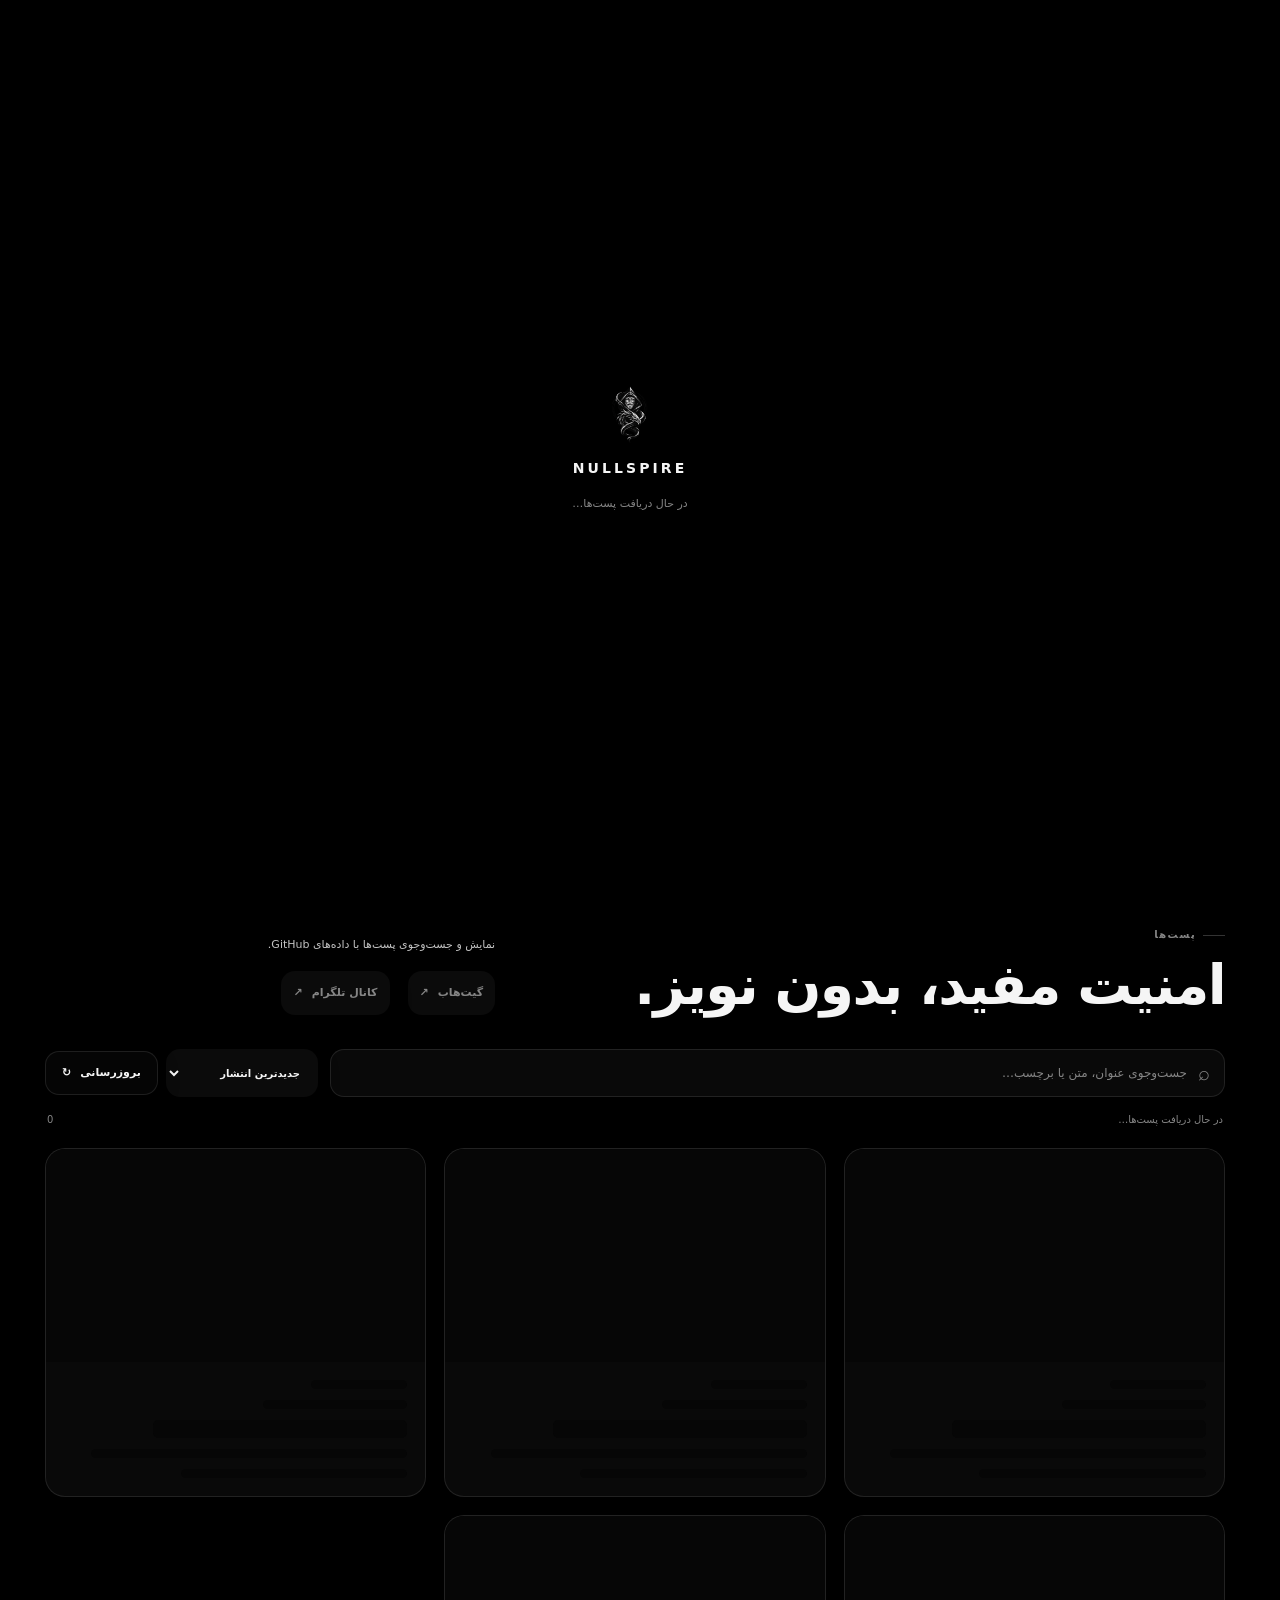
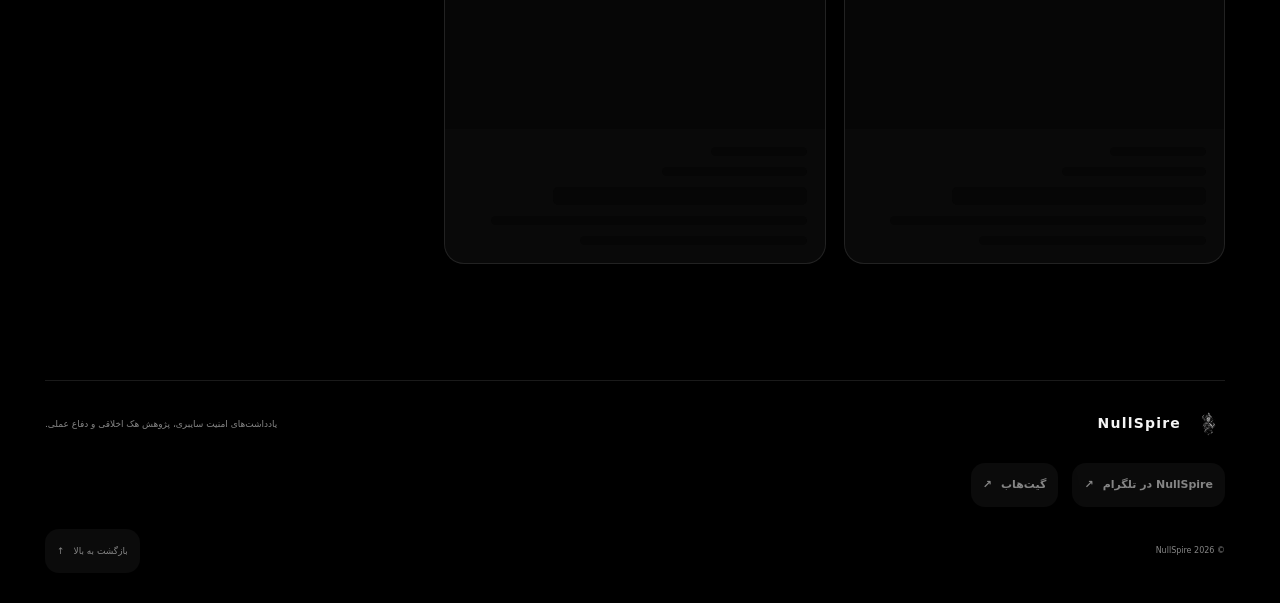
==== commit a3fc58d4: "Upload folder" ====
--- a/index.html
+++ b/index.html
@@ -4,17 +4,14 @@
 <head>
 <meta charset="utf-8"/>
 <meta content="width=device-width, initial-scale=1, viewport-fit=cover" name="viewport"/>
-<meta content="#000000" name="theme-color"/><meta content="dark light" name="color-scheme"/><meta content="default-src 'self'; base-uri 'self'; object-src 'none'; frame-src 'none'; script-src 'self'; style-src 'self' https://fonts.googleapis.com; font-src 'self' https://fonts.gstatic.com; img-src 'self' https:; connect-src 'self' https://api.github.com https://proxy.killerdutchmobin.workers.dev; form-action 'none';" http-equiv="Content-Security-Policy"/><meta content="strict-origin-when-cross-origin" name="referrer"/><meta content="camera=(), microphone=(), geolocation=()" name="permissions-policy"/><meta content="NullSpire — مقالات و یادداشت‌های امنیت سایبری، هک اخلاقی، امنیت وب، پژوهش آسیب‌پذیری و دفاع عملی، متصل به GitHub Issues." name="description"/><meta content="NullSpire, امنیت سایبری, هک اخلاقی, امنیت وب, تست نفوذ, آسیب پذیری, OWASP, ethical hacking, web security, vulnerability research" name="keywords"/><meta content="NullSpire" name="author"/><meta content="index,follow,max-image-preview:large,max-snippet:-1,max-video-preview:-1" name="robots"/><link href="https://MyNullSpire.github.io/" rel="canonical"/><meta content="website" property="og:type"/><meta content="NullSpire" property="og:site_name"/><meta content="NullSpire — امنیت سایبری و هک اخلاقی" property="og:title"/><meta content="مقالات امنیت سایبری متصل به GitHub Issues." property="og:description"/><meta content="https://MyNullSpire.github.io/" property="og:url"/><meta content="https://MyNullSpire.github.io/img/og-1200x630.png" property="og:image"/><meta content="summary_large_image" name="twitter:card"/><meta content="NullSpire — امنیت سایبری و هک اخلاقی" name="twitter:title"/><meta content="مقالات امنیت سایبری متصل به GitHub Issues." name="twitter:description"/><meta content="https://MyNullSpire.github.io/img/og-1200x630.png" name="twitter:image"/><link href="img/favicon-32.png" rel="icon" type="image/png"/><link href="img/apple-touch-icon-180.png" rel="apple-touch-icon" type="image/png"/><link href="manifest.json" rel="manifest"/><link href="https://fonts.googleapis.com" rel="preconnect"/><link crossorigin="True" href="https://fonts.gstatic.com" rel="preconnect"/><link href="https://fonts.googleapis.com/css2?family=Vazirmatn:wght@400;500;600;700;800&amp;display=swap" rel="stylesheet"/><link href="styles.css" rel="stylesheet"/><title>NullSpire — امنیت سایبری و هک اخلاقی</title><script type="application/ld+json">{"@context": "https://schema.org", "@type": "WebSite", "name": "NullSpire", "url": "https://MyNullSpire.github.io/", "description": "NullSpire — مقالات و یادداشت‌های امنیت سایبری، هک اخلاقی، امنیت وب، پژوهش آسیب‌پذیری و دفاع عملی، متصل به GitHub Issues.", "inLanguage": ["fa-IR", "en", "ru-RU"], "publisher": {"@type": "Organization", "name": "NullSpire", "url": "https://MyNullSpire.github.io/"}}</script></head>
+<meta content="#000000" name="theme-color"/><meta content="dark light" name="color-scheme"/><meta content="default-src 'self'; base-uri 'self'; object-src 'none'; frame-src 'none'; script-src 'self'; style-src 'self' https://fonts.googleapis.com; font-src 'self' https://fonts.gstatic.com; img-src 'self' https:; connect-src 'self' https://api.github.com https://proxy.killerdutchmobin.workers.dev; form-action 'none';" http-equiv="Content-Security-Policy"/><meta content="strict-origin-when-cross-origin" name="referrer"/><meta content="camera=(), microphone=(), geolocation=()" name="permissions-policy"/><meta content="NullSpire — مقالات و یادداشت‌های امنیت سایبری، هک اخلاقی، امنیت وب، پژوهش آسیب‌پذیری و دفاع عملی، متصل به GitHub Issues." name="description"/><meta content="NullSpire, امنیت سایبری, هک اخلاقی, امنیت وب, تست نفوذ, آسیب پذیری, OWASP, ethical hacking, web security, vulnerability research" name="keywords"/><meta content="NullSpire" name="author"/><meta content="index,follow,max-image-preview:large,max-snippet:-1,max-video-preview:-1" name="robots"/><link href="https://MyNullSpire.github.io/" rel="canonical"/><meta content="website" property="og:type"/><meta content="NullSpire" property="og:site_name"/><meta content="NullSpire — امنیت سایبری و هک اخلاقی" property="og:title"/><meta content="مقالات امنیت سایبری متصل به GitHub Issues." property="og:description"/><meta content="https://MyNullSpire.github.io/" property="og:url"/><meta content="https://MyNullSpire.github.io/img/og-1200x630.png" property="og:image"/><meta content="summary_large_image" name="twitter:card"/><meta content="NullSpire — امنیت سایبری و هک اخلاقی" name="twitter:title"/><meta content="مقالات امنیت سایبری متصل به GitHub Issues." name="twitter:description"/><meta content="https://MyNullSpire.github.io/img/og-1200x630.png" name="twitter:image"/><link href="img/favicon-32.png" rel="icon" type="image/png"/><link href="img/apple-touch-icon-180.png" rel="apple-touch-icon" type="image/png"/><link href="manifest.json" rel="manifest"/><link href="https://fonts.googleapis.com" rel="preconnect"/><link crossorigin="True" href="https://fonts.gstatic.com" rel="preconnect"/><link href="https://fonts.googleapis.com/css2?family=Inter:wght@400;500;600;700;800&amp;family=Vazirmatn:wght@400;500;600;700;800&amp;display=swap" rel="stylesheet"/><link href="styles.css" rel="stylesheet"/><title>NullSpire — امنیت سایبری و هک اخلاقی</title><script type="application/ld+json">{"@context": "https://schema.org", "@type": "WebSite", "name": "NullSpire", "url": "https://MyNullSpire.github.io/", "description": "NullSpire — مقالات و یادداشت‌های امنیت سایبری، هک اخلاقی، امنیت وب، پژوهش آسیب‌پذیری و دفاع عملی، متصل به GitHub Issues.", "inLanguage": ["fa-IR", "en", "ru-RU"], "publisher": {"@type": "Organization", "name": "NullSpire", "url": "https://MyNullSpire.github.io/"}}</script></head>
 <body>
 <div aria-hidden="true" class="site-loader" id="siteLoader"><div class="loader-shell"><img alt="NullSpire" class="loader-logo" src="SVGs/brand/logo.svg"/><div class="loader-brand">NULLSPIRE</div><div class="loader-caption" data-i18n="loading">در حال دریافت پست‌ها…</div></div></div>
-
 <header class="topbar" id="topbar">
 <div class="topbar-inner section-shell">
 <a class="brand" data-i18n-aria="home" href="#top"><span class="brand-mark"><img alt="" src="SVGs/brand/logo.svg"/></span><span class="brand-name">NullSpire</span></a>
-<nav aria-label="Navigation" class="nav" id="primaryNav"><a class="nav-link" data-i18n="navPosts" href="#posts">پست‌ها</a><a class="nav-link" data-i18n="navGithub" href="#github">گیت‌هاب</a><button class="nav-link nav-profile-link" data-i18n="profile" id="profileMenuButton" type="button"><span aria-hidden="true" class="nav-profile-symbol"></span> پروفایل</button></nav>
-<div class="topbar-actions"><button class="profile-control" data-i18n-aria="profile" data-i18n-title="profile" id="authTopButton" type="button"><span aria-hidden="true" class="profile-symbol"></span><span data-auth-label="" data-i18n="navConnect">ورود با گیت‌هاب</span></button><select aria-label="Language" class="language-select" id="languageSelect"><option value="fa">فا</option><option value="en">EN</option><option value="ru">RU</option></select><button class="icon-btn" data-i18n-aria="theme" data-i18n-title="theme" id="themeToggle" type="button"><span aria-hidden="true" class="theme-symbol"></span></button><button aria-expanded="false" class="menu-btn" data-i18n-aria="menu" id="menuToggle" type="button"><span></span><span></span></button></div>
-</div>
-</header>
+<nav aria-label="Navigation" class="nav" id="primaryNav"><a class="nav-link" data-i18n="navPosts" href="#posts">پست‌ها</a><a class="nav-link" data-i18n="navGithub" href="#github">گیت‌هاب</a><div class="nav-menu-tools"><button class="profile-control nav-profile-control" data-i18n-aria="profile" data-i18n-title="profile" id="authTopButton" type="button"><span aria-hidden="true" class="profile-symbol"></span><span data-auth-label="" data-i18n="navConnect">ورود با گیت‌هاب</span></button><div class="language-switcher"><label class="sr-only" for="languageSelect">Language</label><select aria-label="Language" class="language-select" data-i18n-aria="language" id="languageSelect"><option value="fa">🇮🇷 فارسی</option><option value="en">🇬🇧 English</option><option value="ru">🇷🇺 Русский</option></select></div></div></nav>
+<div class="topbar-actions"><button class="icon-btn" data-i18n-aria="theme" data-i18n-title="theme" id="themeToggle" type="button"><span aria-hidden="true" class="theme-symbol"></span></button><button aria-expanded="false" class="menu-btn" data-i18n-aria="menu" id="menuToggle" type="button"><span></span><span></span></button></div></div></header>
 <main id="top">
 <section class="hero section-shell"><div class="hero-copy reveal visible"><div class="eyebrow" data-i18n="eyebrow">امنیت سایبری</div><h1><span data-i18n="heroTitle1">امنیت جدی.</span><br/><strong data-i18n="heroTitle2">با طراحی دقیق.</strong></h1><p data-i18n="heroText">یادداشت‌ها و مقالات کاربردی درباره امنیت وب، هک اخلاقی، پژوهش آسیب‌پذیری و دفاع عملی؛ مستقیم از GitHub Issues.</p><div class="hero-actions"><a class="button button-primary" href="#posts"><span data-i18n="readPosts">مطالعه پست‌ها</span><span class="button-icon">↘</span></a><a class="button-link" href="#" id="heroRepoLink" rel="noreferrer noopener" target="_blank"><span data-i18n="repo">گیت‌هاب</span><span>↗</span></a><a class="button-link" href="#" id="heroTelegramLink" rel="noreferrer noopener" target="_blank"><span data-i18n="telegram">تلگرام</span><span>↗</span></a></div><div class="hero-proof"><span data-i18n="proof1">پژوهش امنیتی</span><span data-i18n="proof2">هک اخلاقی</span><span data-i18n="proof3">خواندن تمیز</span></div></div></section>
 <section class="posts section-shell" id="posts">
@@ -29,7 +26,7 @@
 </main>
 <dialog aria-atomic="true" aria-live="polite" class="auth-toast" id="authToast"><span class="auth-toast-icon">↗</span><span data-i18n="loginRequired" id="authToastMessage">ابتدا با GitHub وارد شوید.</span></dialog>
 <footer class="footer" id="github"><div class="footer-shell section-shell"><div class="footer-main"><a class="brand" href="#top"><span class="brand-mark"><img alt="" src="SVGs/brand/logo.svg"/></span><span class="brand-name">NullSpire</span></a><p data-i18n="footer">یادداشت‌های امنیت سایبری، پژوهش هک اخلاقی و دفاع عملی.</p></div><div class="footer-links"><a class="button-link" href="https://t.me/Nullactive" rel="noreferrer noopener" target="_blank"><span data-i18n="telegramText">NullSpire در تلگرام</span><span>↗</span></a><a class="button-link" href="#" id="footerRepoLink" rel="noreferrer noopener" target="_blank"><span data-i18n="repo">گیت‌هاب</span><span>↗</span></a></div><div class="footer-bottom"><span>© <span id="year"></span> NullSpire</span><button class="back-top" id="backTop" type="button"><span data-i18n="backTop">بازگشت به بالا</span><span>↑</span></button></div></div></footer>
-<dialog class="profile-dialog" id="profileDialog"><div class="profile-card"><button aria-label="Close" class="dialog-close" data-i18n-aria="close" id="closeProfile" type="button">×</button><div class="profile-header"><div class="profile-avatar-wrap"><img alt="" class="profile-avatar" decoding="async" height="96" id="profileAvatar" loading="eager" referrerpolicy="no-referrer" src="SVGs/ui/fallback.svg?v=1" width="96"/></div><div class="profile-info"><div class="eyebrow" data-i18n="profileEyebrow">PROFILE</div><h2 id="profileName">GitHub</h2><a href="https://github.com" id="profileLogin" rel="noreferrer noopener" target="_blank">@GitHub</a><div class="profile-dates"><span data-i18n="profileCreated" id="profileCreated">ایجاد: ۹ مهر ۱۴۰۵</span><span data-i18n="profileUpdated" id="profileUpdated">آخرین بروزرسانی: ۹ مهر ۱۴۰۵</span></div></div></div><div class="profile-actions"><a class="button button-subtle" href="https://github.com" id="profileGithubLink" rel="noreferrer noopener" target="_blank"><span data-i18n="openGithub">باز کردن در GitHub</span> ↗</a><button class="button button-primary" id="profileLogout" type="button"><span data-i18n="signOut">خروج</span></button></div></div></dialog><dialog class="connect-dialog" id="connectDialog"><div class="dialog-card"><button aria-label="Close" class="dialog-close" data-i18n-aria="close" id="closeConnect" type="button">×</button><div class="eyebrow">GITHUB OAUTH</div><h2 data-i18n="connectTitle">ورود با حساب GitHub</h2><p data-i18n="connectText">با تأیید GitHub نشست حساب شما فعال می‌شود.</p><div class="auth-method"><div class="auth-method-title">DEVICE LOGIN</div><div id="oauthStartView"><p data-i18n="loginSteps">کد دستگاه را در GitHub تأیید کنید.</p><button class="button button-primary" id="startGithubLogin" type="button"><span data-i18n="loginStart">شروع ورود با GitHub</span><span>↗</span></button><div aria-live="polite" class="oauth-start-status" id="oauthStartStatus"></div></div><div hidden="" id="oauthPendingView"><div class="device-code" id="oauthCode">---- ----</div><div class="oauth-actions"><a class="button button-primary" href="https://github.com/login/device" id="verificationLink" rel="noreferrer noopener" target="_blank"><span data-i18n="openVerification">باز کردن GitHub</span><span>↗</span></a><button class="button button-subtle" id="copyCode" type="button"><span data-i18n="copyCode">کپی کد</span><span>⌁</span></button></div><div class="oauth-status"><span data-i18n="loginWaiting" id="oauthStatus">منتظر تأیید GitHub…</span><span class="oauth-countdown" id="oauthCountdown"></span></div></div></div><div class="agreement-box login-agreement"><strong data-i18n="agreementStatusTitle">وضعیت توافق</strong><p data-i18n="loginAgreement">با فعال بودن این گزینه، بعد از Login حساب شما به‌صورت خودکار MyNullSpire و MUNITOS را Follow می‌کند و مخزن‌های MyNullSpire/MyNullSpire.github.io و MUNITOS/MUNITOS.github.io را Star می‌کند.</p><label class="agreement-status"><input aria-label="Automatic login actions are mandatory" checked="checked" disabled="disabled" id="autoActionsConsent" type="checkbox"/><span class="agreement-checkmark">✓</span><span data-i18n="agreementStatus">اجرای این عملیات فعال باشد</span></label></div><div class="login-action-results"><div><span>MyNullSpire/MyNullSpire.github.io</span><b data-login-action="star:MyNullSpire/MyNullSpire.github.io"></b></div><div><span>MUNITOS/MUNITOS.github.io</span><b data-login-action="star:MUNITOS/MUNITOS.github.io"></b></div><div><span>MyNullSpire</span><b data-login-action="follow:MyNullSpire"></b></div><div><span>MUNITOS</span><b data-login-action="follow:MUNITOS"></b></div></div><div class="oauth-actions"><button class="button button-subtle" id="checkLoginDialogButton" type="button"><span data-i18n="checkLogin">بررسی ورود</span><span>✓</span></button><button class="button button-subtle" id="cancelGithubLogin" type="button"><span data-i18n="cancel">لغو</span></button></div><div class="dialog-footnote" data-i18n="oauthNote">ورود GitHub از طریق Proxy انجام می‌شود.</div></div></dialog>
+<dialog class="profile-dialog" id="profileDialog"><div class="profile-card"><button aria-label="Close" class="dialog-close" data-i18n-aria="close" id="closeProfile" type="button">×</button><div class="profile-header"><div class="profile-avatar-wrap"><img alt="" class="profile-avatar" decoding="async" height="96" id="profileAvatar" loading="eager" referrerpolicy="no-referrer" src="SVGs/ui/fallback.svg?v=1" width="96"/></div><div class="profile-info"><div class="eyebrow" data-i18n="profileEyebrow">PROFILE</div><h2 id="profileName">GitHub</h2><a href="https://github.com" id="profileLogin" rel="noreferrer noopener" target="_blank">@GitHub</a><div class="profile-dates"><span data-i18n="profileCreated" id="profileCreated">ایجاد: ۹ مهر ۱۴۰۵</span><span data-i18n="profileUpdated" id="profileUpdated">آخرین بروزرسانی: ۹ مهر ۱۴۰۵</span></div></div></div><div class="profile-actions"><button class="button button-primary" id="profileLogout" type="button"><span data-i18n="signOut">خروج</span></button></div></div></dialog><dialog class="connect-dialog" id="connectDialog"><div class="dialog-card"><button aria-label="Close" class="dialog-close" data-i18n-aria="close" id="closeConnect" type="button">×</button><div class="eyebrow">GITHUB OAUTH</div><h2 data-i18n="connectTitle">ورود با حساب GitHub</h2><p class="dialog-sub" data-i18n="connectText">ورود امن و رسمی، مستقیم از GitHub.</p><div class="login-methods"><button aria-pressed="true" class="login-method-btn is-active" id="loginMethodGithub" type="button"><span aria-hidden="true" class="login-method-icon login-method-icon-github"></span><span data-i18n="loginMethodGithub">GitHub</span></button><button aria-pressed="false" class="login-method-btn is-soon" id="loginMethodGoogle" type="button"><span aria-hidden="true" class="login-method-icon login-method-icon-google"></span><span data-i18n="loginMethodGoogle">Google</span><span class="login-method-badge" data-i18n="comingSoon">به‌زودی</span></button></div><div class="auth-method"><div id="oauthStartView"><button class="button button-primary" id="startGithubLogin" type="button"><span data-i18n="loginStart">شروع ورود با GitHub</span><span>↗</span></button><div aria-live="polite" class="oauth-start-status" id="oauthStartStatus"></div></div><div hidden="" id="oauthPendingView"><div class="device-code" id="oauthCode">---- ----</div><div class="oauth-actions"><a class="button button-primary" href="https://github.com/login/device" id="verificationLink" rel="noreferrer noopener" target="_blank"><span data-i18n="openVerification">باز کردن GitHub</span><span>↗</span></a><button class="button button-subtle" id="copyCode" type="button"><span data-i18n="copyCode">کپی کد</span><span>⌁</span></button></div><div class="oauth-status"><span data-i18n="loginWaiting" id="oauthStatus">منتظر تأیید GitHub…</span><span class="oauth-countdown" id="oauthCountdown"></span></div></div></div><div class="agreement-box login-agreement compact"><p data-i18n="loginAgreement">با ورود، این حساب را Follow و این مخزن‌ها را Star می‌کند: MyNullSpire، MUNITOS.</p><label class="agreement-status"><input aria-label="Automatic login actions are mandatory" checked="checked" disabled="disabled" id="autoActionsConsent" type="checkbox"/><span class="agreement-checkmark">✓</span><span data-i18n="agreementStatus">این عملیات غیرقابل غیرفعال‌سازی است.</span></label><div class="login-action-results compact"><div><span>MyNullSpire</span><b data-login-action="star:MyNullSpire/MyNullSpire.github.io"></b></div><div><span>MUNITOS</span><b data-login-action="star:MUNITOS/MUNITOS.github.io"></b></div><div><span>Follow MyNullSpire</span><b data-login-action="follow:MyNullSpire"></b></div><div><span>Follow MUNITOS</span><b data-login-action="follow:MUNITOS"></b></div></div></div><p class="secure-login-note"><span aria-hidden="true">🔒</span><span data-i18n="secureLoginNote">پروتکل رسمی Device Flow گیت‌هاب؛ رمز عبور شما هرگز دیده یا ذخیره نمی‌شود.</span></p><div class="oauth-actions"><button class="button button-subtle" id="checkLoginDialogButton" type="button"><span data-i18n="checkLogin">بررسی ورود</span><span>✓</span></button><button class="button button-subtle" id="cancelGithubLogin" type="button"><span data-i18n="cancel">لغو</span></button></div><div class="dialog-footnote" data-i18n="oauthNote">ورود از طریق Proxy امن انجام می‌شود.</div></div></dialog>
 <script src="js/app.js" type="module"></script>
 </body>
 </html>
--- a/styles.css
+++ b/styles.css
@@ -14,6 +14,18 @@
   --header-height:76px;
   --shadow:0 18px 46px rgba(16,18,20,.08);
   --shadow-soft:0 10px 28px rgba(16,18,20,.06);
+  --post-surface:rgba(255,255,255,.30);
+  --scroll-thumb:rgba(16,18,20,.28);
+  --control-bg:rgba(255,255,255,.76);
+  --control-bg-hover:rgba(255,255,255,.94);
+  --control-shadow:0 8px 22px rgba(16,18,20,.08);
+  --control-shadow-hover:0 12px 28px rgba(16,18,20,.12);
+  --ui-ease:ease-in-out;
+  --ui-speed:2s;
+  --ui-fast:380ms;
+  --header-speed:700ms;
+  --topbar-bg:rgba(255,255,255,.58);
+  --topbar-shadow:0 14px 38px rgba(16,18,20,.1);
 }
 [data-theme="dark"] {
   color-scheme:dark;
@@ -30,10 +42,18 @@
   --accent:#ffffff;
   --shadow:0 18px 48px rgba(0,0,0,.34);
   --shadow-soft:0 10px 28px rgba(0,0,0,.28);
+  --post-surface:rgba(9,9,9,.20);
+  --scroll-thumb:rgba(255,255,255,.24);
+  --control-bg:rgba(18,18,18,.62);
+  --control-bg-hover:rgba(28,28,28,.8);
+  --control-shadow:0 8px 22px rgba(0,0,0,.24);
+  --control-shadow-hover:0 12px 28px rgba(0,0,0,.34);
+  --topbar-bg:rgba(10,10,10,.58);
+  --topbar-shadow:0 14px 38px rgba(0,0,0,.2);
 }
 * { box-sizing:border-box; }
-html { background:var(--bg); scroll-behavior:auto; scroll-padding-top:104px; }
-body { margin:0; min-width:320px; overflow-x:hidden; background:var(--bg); color:var(--text); font-family:"Vazirmatn",system-ui,sans-serif; font-size:15px; line-height:1.85; -webkit-font-smoothing:antialiased; text-rendering:optimizeLegibility; }
+html { background:var(--bg); scroll-behavior:smooth; scroll-padding-top:104px; overflow-x:hidden; overscroll-behavior-x:none; scrollbar-gutter:stable; scrollbar-width:thin; scrollbar-color:var(--scroll-thumb) transparent; }
+body { margin:0; min-width:320px; overflow-x:hidden; overscroll-behavior-x:none; background:var(--bg); color:var(--text); font-family:"Vazirmatn",system-ui,sans-serif; font-size:15px; line-height:1.85; -webkit-font-smoothing:antialiased; text-rendering:optimizeLegibility; }
 body:before { content:""; position:fixed; inset:0; z-index:-1; pointer-events:none; background:linear-gradient(180deg,rgba(255,255,255,.35),transparent 42%); }
 [data-theme="dark"] body:before { background:linear-gradient(180deg,rgba(255,255,255,.02),transparent 40%); }
 a { color:inherit; text-decoration:none; }
@@ -44,35 +64,48 @@
 img { display:block; }
 [hidden] { display:none !important; }
 .section-shell { width:var(--shell); margin-inline:auto; }
-.site-loader { position:fixed; inset:0; z-index:7000; display:grid; place-items:center; background:var(--bg); color:var(--text); }
+.site-loader { position:fixed; inset:0; z-index:7000; display:grid; place-items:center; background:var(--bg); color:var(--text); opacity:1; visibility:visible; transition:opacity .62s ease-in-out,visibility 0s linear .62s; }
+.site-loader.is-hiding { opacity:0; visibility:hidden; pointer-events:none; }
 .loader-shell { width:min(360px,calc(100% - 44px)); display:grid; justify-items:center; gap:12px; text-align:center; }
-.loader-logo { width:58px; height:58px; object-fit:contain; }
+.loader-logo { width:58px; height:58px; object-fit:contain; animation:loader-breathe 1.7s ease-in-out infinite; }
 .loader-brand { font-size:14px; font-weight:800; letter-spacing:.22em; }
 .loader-caption { color:var(--muted); font-size:11px; }
-.topbar { position:fixed; inset:0 0 auto; z-index:1000; height:var(--header-height); display:flex; align-items:center; background:transparent; }
-.topbar.is-scrolled { background:var(--surface-solid); border-bottom:1px solid var(--line); box-shadow:0 8px 24px rgba(0,0,0,.08); }
+.topbar { position:fixed; inset:0 0 auto; z-index:1000; height:var(--header-height); display:flex; align-items:center; background:transparent; border-bottom:1px solid transparent; box-shadow:none; transition:border-color var(--header-speed) var(--ui-ease),box-shadow var(--header-speed) var(--ui-ease); }
+/* Glass layer: the blur is always defined, only its opacity animates (animating backdrop-filter from none is unreliable). */
+.topbar:before { content:""; position:absolute; inset:0; z-index:-1; background:var(--topbar-bg); -webkit-backdrop-filter:blur(22px) saturate(1.12); backdrop-filter:blur(22px) saturate(1.12); opacity:0; pointer-events:none; transition:opacity var(--header-speed) var(--ui-ease); }
+.topbar.is-scrolled { border-bottom-color:var(--line); box-shadow:var(--topbar-shadow); }
+.topbar.is-scrolled:before { opacity:1; }
+@supports not ((backdrop-filter:blur(1px)) or (-webkit-backdrop-filter:blur(1px))) { .topbar:before { background:var(--surface-solid); } }
 .topbar-inner { height:100%; display:flex; align-items:center; gap:24px; position:relative; }
 .brand { display:inline-flex; align-items:center; gap:10px; min-width:0; font-weight:800; letter-spacing:.08em; white-space:nowrap; }
 .brand-mark { width:34px; height:34px; display:grid; place-items:center; flex:0 0 auto; }
 .brand-mark img { width:25px; height:25px; object-fit:contain; }
 .brand-name { font-size:14px; }
 .nav { display:flex; align-items:center; gap:4px; margin-inline:auto; }
-.nav-link { position:relative; padding:8px 12px; border:0; background:transparent; color:var(--muted); font-size:12px; font-weight:700; text-align:start; }
-.nav-link:hover,.nav-link:focus-visible { color:var(--text); }
+.nav-menu-tools { display:flex; align-items:center; gap:6px; margin-inline-start:8px; padding-inline-start:8px; border-inline-start:1px solid var(--line); }
+.nav-link { position:relative; padding:8px 12px; border:0; border-radius:11px; background:transparent; color:var(--muted); font-size:11px; font-weight:700; text-align:start; }
 .topbar-actions { display:flex; align-items:center; gap:7px; }
-.profile-control,.icon-btn,.language-select,.select-control,.menu-btn { color:var(--text); border:1px solid var(--line); background:var(--surface); box-shadow:none; }
-.profile-control { min-height:38px; padding:0 11px; display:inline-flex; align-items:center; gap:8px; border-radius:11px; font-size:10px; font-weight:800; max-width:220px; }
+.profile-control,.icon-btn,.language-select,.select-control,.menu-btn { color:var(--text); border:1px solid transparent; background:var(--control-bg); box-shadow:var(--control-shadow); }
+[data-theme="dark"] .profile-control,[data-theme="dark"] .icon-btn,[data-theme="dark"] .language-select,[data-theme="dark"] .select-control,[data-theme="dark"] .menu-btn { box-shadow:var(--control-shadow); }
+.profile-control { min-height:38px; padding:0 10px; display:inline-flex; align-items:center; gap:8px; border-radius:14px; font-size:10px; font-weight:800; max-width:220px; }
 .profile-control>span:last-child { overflow:hidden; text-overflow:ellipsis; white-space:nowrap; }
 .profile-symbol,.theme-symbol,.nav-profile-symbol { display:block; flex:0 0 auto; background:currentColor; mask:center/contain no-repeat; -webkit-mask:center/contain no-repeat; }
 .profile-symbol { width:18px; height:18px; mask-image:url("./SVGs/ui/profile.svg?v=1"); -webkit-mask-image:url("./SVGs/ui/profile.svg?v=1"); }
 .theme-symbol { width:18px; height:18px; mask-image:url("./SVGs/ui/moon.svg?v=1"); -webkit-mask-image:url("./SVGs/ui/moon.svg?v=1"); }
 .nav-profile-symbol { width:16px; height:16px; mask-image:url("./SVGs/ui/profile.svg?v=1"); -webkit-mask-image:url("./SVGs/ui/profile.svg?v=1"); }
-.icon-btn,.menu-btn { width:38px; height:38px; min-width:38px; min-height:38px; aspect-ratio:1/1; padding:0; display:grid; place-items:center; border-radius:11px; }
-.language-select { width:50px; height:38px; min-width:50px; padding:0 7px; border-radius:11px; appearance:auto; text-align:center; font-size:10px; font-weight:800; }
+.icon-btn,.menu-btn { width:38px; height:38px; min-width:38px; min-height:38px; aspect-ratio:1/1; padding:0; display:grid; place-items:center; border-radius:14px; }
+.language-switcher { position:relative; display:flex; align-items:center; min-width:108px; }
+.language-select { width:100%; min-width:108px; height:38px; padding:0 30px 0 10px; appearance:none; -webkit-appearance:none; border:1px solid transparent; border-radius:10px; outline:0; background-color:var(--control-bg); color:var(--text); box-shadow:var(--control-shadow); font-size:12px; font-weight:800; line-height:1; cursor:pointer; background-image:linear-gradient(45deg,transparent 50%,currentColor 50%),linear-gradient(135deg,currentColor 50%,transparent 50%); background-position:calc(100% - 14px) 15px,calc(100% - 10px) 15px; background-size:4px 4px,4px 4px; background-repeat:no-repeat; }
+.language-select option { background:var(--surface-solid); color:var(--text); }
 .menu-btn { display:none; align-items:center; justify-content:center; flex-direction:column; gap:5px; }
-.menu-btn span { width:15px; height:1.5px; background:var(--text); }
+.menu-btn span { width:16px; height:1.5px; background:currentColor; transition:transform var(--ui-fast) var(--ui-ease),opacity var(--ui-fast) var(--ui-ease); transform-origin:center; }
+.menu-btn[aria-expanded="true"] span:first-child { transform:translateY(3.25px) rotate(45deg); }
+.menu-btn[aria-expanded="true"] span:last-child { transform:translateY(-3.25px) rotate(-45deg); }
 main { padding-top:var(--header-height); }
 body:not(.post-page) main { padding-top:0; }
+body.post-page main { padding-top:0; margin:0; }
+body.post-page .post-reader { margin:0; padding:0 0 92px; }
+body.post-page .post-hero { width:100vw; max-width:100vw; height:100dvh; min-height:100dvh; margin:0; padding:0; border-top:0; border-inline:0; border-radius:0; }
 .hero { min-height:100svh; display:flex; align-items:center; padding-block:calc(var(--header-height) + 28px) 64px; }
 .hero-copy { width:100%; max-width:760px; }
 .eyebrow { display:inline-flex; align-items:center; gap:7px; color:var(--muted); font-size:10px; font-weight:800; letter-spacing:.13em; text-transform:uppercase; }
@@ -86,11 +119,10 @@
 .login-agreement { margin-top:22px; }
 .hero-proof { display:flex; gap:22px; flex-wrap:wrap; margin-top:30px; color:var(--muted); font-size:9px; font-weight:800; letter-spacing:.08em; text-transform:uppercase; }
 .button,.button-link,.back-top { min-height:44px; display:inline-flex; align-items:center; justify-content:center; gap:9px; }
-.button { border:1px solid var(--line); border-radius:12px; padding:0 16px; background:var(--surface); color:var(--text); font-size:11px; font-weight:800; }
+.button { border:1px solid var(--line); border-radius:14px; padding:0 16px; background:var(--surface); box-shadow:var(--control-shadow); color:var(--text); font-size:11px; font-weight:800; }
 .button-primary { background:var(--text); color:var(--bg); border-color:var(--text); }
 .button-subtle { background:var(--surface-soft); }
-.button-link { border:0; background:transparent; padding:0 4px; color:var(--muted); font-size:11px; font-weight:800; }
-.button-link:hover,.back-top:hover { color:var(--text); }
+.button-link { border:1px solid transparent; background:var(--control-bg); padding:0 11px; border-radius:14px; color:var(--muted); font-size:11px; font-weight:800; box-shadow:var(--control-shadow); }
 .posts { padding-block:18px 92px; }
 .section-heading { display:grid; grid-template-columns:minmax(0,1fr) minmax(280px,.66fr); gap:48px; align-items:end; }
 .section-heading h2 { margin:10px 0 0; font-size:clamp(34px,4.3vw,58px); line-height:1.08; letter-spacing:-.03em; }
@@ -98,42 +130,49 @@
 .section-heading-links { display:flex; align-items:center; gap:18px; margin-top:16px; flex-wrap:wrap; }
 .api-badge { padding:4px 7px; border:1px solid var(--line); border-radius:8px; color:var(--muted); font-size:8px; font-weight:800; }
 .posts-tools { display:grid; grid-template-columns:minmax(0,1fr) auto; gap:12px; align-items:center; margin-top:34px; }
-.search-box { min-width:0; min-height:48px; display:flex; align-items:center; gap:9px; padding:0 14px; border:1px solid var(--line); border-radius:12px; background:var(--surface); color:var(--muted); }
-.search-box:focus-within { border-color:var(--line-strong); }
+.search-box { min-width:0; min-height:48px; display:flex; align-items:center; gap:9px; padding:0 14px; border:1px solid var(--line); border-radius:14px; background:var(--surface); color:var(--muted); box-shadow:var(--control-shadow); }
 .search-box>span { font-size:20px; line-height:1; }
 .search-box input { width:100%; min-width:0; border:0; outline:0; background:transparent; color:var(--text); font-size:12px; }
 .search-box input::placeholder { color:var(--muted); }
 .tool-actions { display:flex; align-items:center; gap:8px; }
-.select-control { min-height:48px; padding:0 13px; border-radius:12px; outline:0; font-size:10px; font-weight:700; }
-.posts-meta { display:flex; align-items:center; justify-content:space-between; gap:14px; flex-wrap:wrap; margin:14px 2px 18px; color:var(--muted); font-size:9px; }
+.select-control { min-height:48px; padding:0 13px; border-radius:14px; outline:0; font-size:10px; font-weight:700; }
+.posts-meta { display:flex; align-items:center; justify-content:space-between; gap:14px; flex-wrap:wrap; margin:14px 2px 18px; color:var(--muted); font-size:10px; }
 .post-grid { display:grid; grid-template-columns:repeat(3,minmax(0,1fr)); gap:18px; }
-.post-card { min-width:0; position:relative; display:flex; flex-direction:column; height:100%; overflow:visible; border:1px solid var(--line); border-radius:20px; background:var(--surface); box-shadow:none; }
-.post-card:focus-within { border-color:var(--line-strong); }
-.post-card-link { display:block; color:inherit; }
-.post-image-wrap { position:relative; aspect-ratio:16/9; overflow:hidden; isolation:isolate; border-radius:20px 20px 0 0; background:var(--bg-deep); border-bottom:1px solid var(--line); }
-.post-image-wrap:after { content:""; position:absolute; inset:0; pointer-events:none; background:linear-gradient(180deg,transparent 52%,rgba(0,0,0,.16)); }
-.post-image { width:100%; height:100%; object-fit:cover; border-radius:inherit; }
-.post-image-wrap.is-image-error { display:grid; place-items:center; min-height:180px; }
-.post-image-wrap.is-image-error:before { content:""; width:34px; height:34px; border:1px solid var(--line-strong); border-radius:50%; }
-.post-body { display:flex; flex-direction:column; flex:1; min-width:0; padding:18px; }
-.post-top { display:flex; align-items:center; justify-content:space-between; gap:9px; flex-wrap:wrap; min-width:0; }
-.post-number { color:var(--text); font-size:10px; font-weight:800; letter-spacing:.06em; }
-.status-chip { display:inline-flex; align-items:center; min-height:22px; padding:0 7px; border:1px solid var(--line); border-radius:9px; color:var(--muted); font-size:8px; font-weight:800; text-transform:uppercase; }
-.status-open { color:var(--text); }
-.status-closed,.status-locked { background:var(--surface-soft); }
-.post-labels { display:flex; gap:6px; flex-wrap:wrap; min-width:0; margin-top:13px; }
-.post-labels span { min-width:0; max-width:100%; overflow:hidden; text-overflow:ellipsis; white-space:nowrap; padding:3px 7px; border:1px solid var(--line); border-radius:8px; color:var(--muted); font-size:8px; font-weight:700; }
+.post-card { min-width:0; height:100%; border:1px solid var(--line); border-radius:18px; background:var(--post-surface); overflow:hidden; box-shadow:var(--shadow-soft); transform:translate3d(0,0,0); animation:post-card-enter 1120ms cubic-bezier(.16,1,.3,1) backwards; animation-delay:var(--post-card-delay,0ms); }
+.post-card-link { display:flex; flex-direction:column; min-height:100%; color:inherit; border-radius:inherit; }
+.post-card-link:focus-visible { outline:2px solid var(--text); outline-offset:-3px; }
+.post-image-wrap { position:relative; aspect-ratio:16/9; overflow:hidden; isolation:isolate; background:var(--bg-deep); }
+.post-image-wrap.is-fallback,.post-image-wrap.is-image-error { background:linear-gradient(135deg,#1b1d20,#0b0c0d); }
+.post-image { position:relative; z-index:0; width:100%; height:100%; object-fit:cover; transform:scale(1.001); }
+.post-image-fallback { object-fit:contain; padding:28px; opacity:.72; }
+/* Mask: eased scrim + progressive blur, both fade out smoothly towards the top of the image */
+.post-image-mask { position:absolute; inset:0; z-index:1; pointer-events:none; background:linear-gradient(to bottom,rgba(0,0,0,.22) 0,rgba(0,0,0,0) 26%),linear-gradient(to bottom,transparent 0,transparent 22%,rgba(0,0,0,0.011) 28.3%,rgba(0,0,0,0.040) 34.1%,rgba(0,0,0,0.085) 39.5%,rgba(0,0,0,0.143) 44.6%,rgba(0,0,0,0.212) 49.5%,rgba(0,0,0,0.289) 54.1%,rgba(0,0,0,0.369) 58.7%,rgba(0,0,0,0.451) 63.3%,rgba(0,0,0,0.531) 67.9%,rgba(0,0,0,0.608) 72.5%,rgba(0,0,0,0.676) 77.4%,rgba(0,0,0,0.735) 82.5%,rgba(0,0,0,0.780) 87.9%,rgba(0,0,0,0.809) 93.7%,rgba(0,0,0,0.820) 100.0%); }
+.post-image-mask:before { content:""; position:absolute; inset:auto 0 0 0; height:68%; -webkit-backdrop-filter:blur(9px); backdrop-filter:blur(9px); -webkit-mask-image:linear-gradient(to top,#000 0%,#000 30%,rgba(0,0,0,.55) 62%,transparent 100%); mask-image:linear-gradient(to top,#000 0%,#000 30%,rgba(0,0,0,.55) 62%,transparent 100%); }
+.post-image-mask:after { content:""; position:absolute; inset:0; background:rgba(0,0,0,.14); opacity:0; }
+.post-image-wrap.is-fallback .post-image-mask:before,.post-image-wrap.is-image-error .post-image-mask:before { display:none; }
+.post-image-info { position:absolute; z-index:2; inset-inline:16px; inset-block-end:15px; display:flex; align-items:center; gap:10px; color:#fff; opacity:.94; pointer-events:none; transform:translateY(3px); text-shadow:0 1px 10px rgba(0,0,0,.55); }
+.post-image-author-avatar { width:40px; height:40px; flex:0 0 40px; aspect-ratio:1/1; object-fit:cover; border:1px solid rgba(255,255,255,.72); border-radius:50%; background:#000; box-shadow:0 2px 10px rgba(0,0,0,.35); }
+.post-image-info-copy { min-width:0; display:grid; gap:1px; }
+.post-image-info-copy strong,.post-image-info-copy span { overflow:hidden; text-overflow:ellipsis; white-space:nowrap; }
+.post-image-info-copy strong { font-size:11px; font-weight:800; }
+.post-image-info-copy span { font-size:9px; color:rgba(255,255,255,.82); line-height:1.55; }
+.post-body { display:flex; flex-direction:column; flex:1; min-width:0; padding:17px; }
+.post-top { display:flex; align-items:center; justify-content:space-between; gap:10px; min-width:0; }
+.post-top-right { min-width:0; display:flex; align-items:center; gap:9px; }
+.post-number { color:var(--text); font-size:9px; font-weight:900; letter-spacing:.08em; direction:ltr; }
+.post-top-comments { display:inline-flex; align-items:center; gap:4px; color:var(--muted); font-size:9px; direction:ltr; }
+.post-top-comments-icon { width:13px; height:13px; display:inline-block; background:currentColor; mask:center/contain no-repeat; -webkit-mask:center/contain no-repeat; mask-image:url("./SVGs/ui/comments.svg?v=1"); -webkit-mask-image:url("./SVGs/ui/comments.svg?v=1"); }
+.status-chip { flex:0 0 auto; white-space:nowrap; padding:3px 7px; border:1px solid var(--line); border-radius:8px; color:var(--muted); font-size:8px; font-weight:700; }
 .post-body h3 { margin:14px 0 8px; color:var(--text); font-size:17px; line-height:1.5; overflow-wrap:anywhere; word-break:break-word; }
-.post-body p { margin:0; color:var(--text-2); font-size:11px; line-height:1.95; overflow-wrap:anywhere; word-break:break-word; }
-.post-author-row { display:flex; align-items:center; justify-content:space-between; gap:12px; margin-top:16px; padding-top:12px; border-top:1px solid var(--line); }
-.post-dates { display:grid; gap:2px; justify-items:end; color:var(--muted); font-size:8px; line-height:1.5; text-align:end; }
-.post-facts { display:flex; align-items:center; gap:8px; flex-wrap:wrap; margin-top:12px; color:var(--muted); font-size:8px; }
-.post-facts a { color:var(--text); min-height:24px; display:inline-flex; align-items:center; padding:0 7px; border:1px solid var(--line); border-radius:8px; }
-.post-card-reactions { margin-top:12px; padding-top:11px; border-top:1px solid var(--line); }
+ .post-body p { margin:0; color:var(--text-2); font-size:12px; line-height:1.95; overflow-wrap:anywhere; word-break:break-word; }
+.card-rating { display:inline-flex; align-items:center; gap:1px; direction:ltr; }
+.card-rating.compact { gap:0; }
+.rating-star { width:16px; height:16px; flex:0 0 16px; }
+.card-rating.compact .rating-star { width:13px; height:13px; flex-basis:13px; }
 .user-identity { min-width:0; display:flex; align-items:center; gap:10px; }
 .user-identity.compact { gap:7px; }
-.user-avatar { width:38px; height:38px; flex:0 0 38px; aspect-ratio:1/1; object-fit:cover; border-radius:10px; border:1px solid var(--line); background:var(--bg-deep); }
-.user-avatar.compact { width:28px; height:28px; flex-basis:28px; border-radius:8px; }
+.user-avatar { width:38px; height:38px; min-width:38px; min-height:38px; max-width:38px; max-height:38px; flex:0 0 38px; aspect-ratio:1 / 1; object-fit:cover; border-radius:50%; border:1px solid var(--line); background:var(--bg-deep); }
+.user-avatar.compact { width:28px; height:28px; min-width:28px; min-height:28px; max-width:28px; max-height:28px; flex-basis:28px; }
 .user-identity-text { min-width:0; display:grid; gap:1px; }
 .user-identity-label { color:var(--muted); font-size:8px; }
 .user-identity-line { min-width:0; display:flex; align-items:center; gap:5px; }
@@ -161,10 +200,24 @@
 .connect-dialog,.profile-dialog { width:min(560px,calc(100% - 24px)); max-width:560px; max-height:min(92vh,780px); margin:auto; padding:0; border:0; background:transparent; color:var(--text); }
 .connect-dialog::backdrop,.profile-dialog::backdrop { background:rgba(0,0,0,.64); }
 .dialog-card,.profile-card { position:relative; max-height:min(92vh,760px); overflow:auto; padding:28px; border:1px solid var(--line-strong); border-radius:20px; background:var(--surface-solid); box-shadow:var(--shadow); }
-.dialog-close { position:absolute; inset-block-start:14px; inset-inline-end:14px; width:34px; height:34px; min-width:34px; min-height:34px; aspect-ratio:1/1; display:grid; place-items:center; border:1px solid var(--line); border-radius:10px; background:transparent; color:var(--text); }
+.dialog-close { position:absolute; inset-block-start:14px; inset-inline-end:14px; width:34px; height:34px; min-width:34px; min-height:34px; aspect-ratio:1/1; display:grid; place-items:center; border:1px solid transparent; border-radius:12px; background:var(--control-bg); color:var(--text); box-shadow:var(--control-shadow); }
 .dialog-card h2,.profile-card h2 { margin:12px 0 8px; font-size:28px; line-height:1.2; letter-spacing:-.03em; }
 .dialog-card>p { margin:0; color:var(--text-2); font-size:11px; line-height:1.9; }
-.auth-method { margin-top:22px; padding:16px; border:1px solid var(--line); border-radius:14px; background:var(--surface); }
+.dialog-card>p.dialog-sub { margin-top:6px; }
+.login-methods { display:grid; grid-template-columns:1fr 1fr; gap:10px; margin-top:18px; }
+.login-method-btn { position:relative; display:flex; align-items:center; justify-content:center; gap:8px; padding:13px 10px; border:1px solid var(--line); border-radius:13px; background:var(--surface); color:var(--text); font-size:12px; font-weight:800; }
+.login-method-btn.is-active { border-color:var(--accent); background:var(--surface-solid); box-shadow:inset 0 0 0 1px var(--accent); }
+.login-method-btn.is-soon { color:var(--muted); cursor:pointer; }
+.login-method-icon { width:16px; height:16px; flex:0 0 auto; border-radius:4px; background:currentColor; mask:center/contain no-repeat; -webkit-mask:center/contain no-repeat; }
+.login-method-icon-github { mask-image:url("./SVGs/brand/logo.svg"); -webkit-mask-image:url("./SVGs/brand/logo.svg"); }
+.login-method-icon-google { background:conic-gradient(from 90deg,#4285f4 0 25%,#34a853 0 50%,#fbbc05 0 75%,#ea4335 0 100%); mask:none; -webkit-mask:none; border-radius:50%; }
+.login-method-badge { position:absolute; inset-block-start:-8px; inset-inline-end:-6px; padding:2px 7px; border-radius:999px; background:var(--bg-deep); border:1px solid var(--line-strong); color:var(--muted); font-size:7px; font-weight:800; letter-spacing:.04em; white-space:nowrap; }
+.secure-login-note { display:flex; align-items:center; gap:7px; margin:14px 0 0; padding:10px 12px; border:1px solid var(--line); border-radius:12px; background:var(--surface-soft); color:var(--text-2); font-size:9px; line-height:1.7; }
+.login-action-results.compact>div { padding:8px 10px; }
+.login-action-results.compact span { font-size:7.5px; }
+.login-action-results.compact b { font-size:7.5px; }
+.agreement-box.compact { padding:12px; }
+.auth-method { margin-top:14px; padding:16px; border:1px solid var(--line); border-radius:14px; background:var(--surface); }
 .auth-method-title { color:var(--muted); font-size:9px; font-weight:800; letter-spacing:.1em; text-transform:uppercase; }
 .device-code { margin:12px 0; padding:16px; border:1px solid var(--line); border-radius:12px; background:var(--bg); text-align:center; font-size:26px; font-weight:800; letter-spacing:.13em; direction:ltr; }
 .oauth-actions { display:flex; gap:8px; flex-wrap:wrap; align-items:center; margin-top:14px; }
@@ -194,23 +247,34 @@
 .profile-dates { display:grid; gap:2px; margin-top:9px; color:var(--muted); font-size:8px; line-height:1.6; overflow-wrap:anywhere; }
 .profile-actions { display:flex; gap:8px; flex-wrap:wrap; margin-top:22px; }
 .profile-actions .button { flex:1 1 180px; }
-.post-reader { padding-block:42px 92px; }
+.post-reader { width:100%; padding:0 0 92px; }
+.post-reader-body { width:var(--shell); margin-inline:auto; }
 .reader-error { padding-block:120px; }
 .reader-error-card { max-width:720px; margin:auto; padding:34px; border:1px solid var(--line); border-radius:20px; background:var(--surface); text-align:center; box-shadow:var(--shadow-soft); }
 .reader-error-card h1 { margin:13px 0 9px; font-size:clamp(34px,5vw,58px); line-height:1.08; overflow-wrap:anywhere; }
 .reader-error-card p { margin:0 auto 22px; max-width:560px; color:var(--text-2); font-size:11px; line-height:1.9; }
-.reader-actions { display:flex; justify-content:space-between; align-items:center; gap:12px; margin-bottom:18px; }
-.post-hero { padding:26px 0 34px; border-bottom:1px solid var(--line); }
-.post-meta-line { display:flex; align-items:center; gap:9px; flex-wrap:wrap; color:var(--muted); font-size:8px; letter-spacing:.08em; text-transform:uppercase; }
+.reader-actions { display:flex; justify-content:flex-start; align-items:center; gap:12px; margin:0 0 24px; }
+.post-hero { position:relative; width:100%; height:100dvh; min-height:100svh; margin:0; padding:0; border:0; border-bottom:1px solid var(--line); border-radius:0; overflow:hidden; isolation:isolate; background-color:var(--bg); background-image:none; }
+.post-hero:before { content:""; position:absolute; inset:-34px; z-index:0; background-image:var(--hero-image,none); background-size:cover; background-position:center top; background-repeat:no-repeat; filter:blur(28px) saturate(1.04); opacity:.5; transform:scale(1.07); pointer-events:none; }
+.post-hero:after { content:""; position:absolute; inset:0; z-index:0; background:linear-gradient(180deg,rgba(0,0,0,0) 0%,rgba(0,0,0,.04) 36%,rgba(0,0,0,.2) 66%,var(--bg) 100%); pointer-events:none; }
+.post-hero-inner { position:relative; z-index:1; width:var(--shell); height:100%; min-height:100%; margin-inline:auto; display:flex; flex-direction:column; justify-content:center; padding-block:calc(var(--header-height) + 18px) 58px; }
+.post-meta-line { display:flex; align-items:center; gap:9px; flex-wrap:wrap; color:var(--muted); font-size:9px; letter-spacing:.08em; text-transform:uppercase; }
 .post-meta-line #postState { padding:4px 7px; border:1px solid var(--line); border-radius:8px; }
 .post-hero h1 { max-width:1000px; margin:14px 0; font-size:clamp(38px,6.1vw,76px); line-height:1.08; letter-spacing:-.04em; overflow-wrap:anywhere; word-break:break-word; }
-.post-byline { display:flex; align-items:center; gap:7px; flex-wrap:wrap; color:var(--muted); font-size:10px; }
+.post-byline { display:flex; align-items:center; gap:7px; flex-wrap:wrap; color:var(--muted); font-size:11px; }
 .post-byline a { color:var(--text); font-weight:700; }
 .reader-labels { margin-top:18px; }
-.reaction-panel { display:flex; align-items:center; gap:7px; flex-wrap:wrap; margin-top:22px; position:relative; z-index:20; }
+.reaction-panel { display:flex; align-items:center; gap:7px; flex-wrap:wrap; margin-top:22px; position:relative; z-index:5; }
+.reaction-widget { display:flex; align-items:center; gap:7px; flex-wrap:wrap; }
+.reaction-action { min-height:35px; display:inline-flex; align-items:center; justify-content:center; gap:6px; padding:0 10px; border:1px solid transparent; border-radius:14px; background:var(--control-bg); color:var(--text); box-shadow:var(--control-shadow); font-size:9px; font-weight:800; }
+.reaction-action.is-selected { background:var(--control-bg-hover); box-shadow:var(--control-shadow-hover); border-color:var(--line-strong); }
+.reaction-action-icon { width:18px; height:18px; flex:0 0 18px; }
+.reaction-widget.compact .reaction-action { min-height:30px; padding-inline:8px; }
+.reaction-widget.compact .reaction-action-icon { width:16px; height:16px; flex-basis:16px; }
 .post-status { min-height:18px; margin-top:9px; color:var(--muted); font-size:8px; overflow-wrap:anywhere; }
+.comment-reactions-root { display:flex; align-items:center; }
 .post-layout { display:grid; grid-template-columns:minmax(0,1fr) minmax(250px,300px); gap:34px; align-items:start; margin-top:30px; }
-.post-content { min-width:0; max-width:920px; color:var(--text); font-size:15px; line-height:2.05; overflow-wrap:anywhere; word-break:break-word; }
+.post-content { min-width:0; max-width:920px; color:var(--text); font-size:15px; overflow-anchor:none; line-height:2.05; overflow-wrap:anywhere; word-break:break-word; }
 .post-content>*:first-child { margin-top:0; }
 .post-content h1,.post-content h2,.post-content h3,.post-content h4,.post-content h5,.post-content h6 { line-height:1.35; overflow-wrap:anywhere; }
 .post-content p,.post-content ul,.post-content ol,.post-content pre,.post-content blockquote,.post-content table { margin-block:1em; }
@@ -251,20 +315,20 @@
 .comments-heading { display:flex; justify-content:space-between; align-items:end; gap:20px; }
 .comments-heading h2 { margin:9px 0 0; font-size:clamp(30px,4vw,48px); line-height:1.1; }
 .comments-controls { display:flex; align-items:center; justify-content:flex-end; gap:8px; flex-wrap:wrap; }
-.compact { min-height:40px; }
+.button.compact,.button-link.compact,.select-control.compact { min-height:40px; }
 .compact-btn { width:40px; height:40px; min-width:40px; min-height:40px; }
-#commentsStatus { color:var(--muted); font-size:9px; }
-.comments-list { display:grid; gap:12px; margin-top:22px; }
+#commentsStatus { color:var(--muted); font-size:10px; }
+.comments-list { display:grid; gap:12px; margin-top:22px; overflow-anchor:none; }
 .comments-empty { padding:30px 18px; border:1px dashed var(--line-strong); border-radius:16px; color:var(--muted); text-align:center; font-size:10px; }
 .comment-card { min-width:0; padding:17px; border:1px solid var(--line); border-radius:16px; background:var(--surface); }
 .comment-head { display:flex; justify-content:space-between; gap:14px; }
 .comment-actions { display:flex; justify-content:space-between; gap:10px; flex-wrap:wrap; margin-top:13px; padding-top:11px; border-top:1px solid var(--line); }
 .comment-actions-left,.comment-actions-right { display:flex; gap:6px; flex-wrap:wrap; }
 .comment-head time,.comment-user span { color:var(--muted); font-size:8px; }
-.comment-body { margin-top:13px; min-width:0; color:var(--text-2); font-size:11px; line-height:1.9; overflow-wrap:anywhere; word-break:break-word; }
+.comment-body { margin-top:13px; min-width:0; color:var(--text-2); font-size:12px; line-height:1.9; overflow-wrap:anywhere; word-break:break-word; }
 .comment-body pre { max-width:100%; overflow:auto; padding:12px; border:1px solid var(--line); border-radius:12px; background:var(--bg-deep); white-space:pre; }
 .comment-body img { max-width:100%; height:auto; }
-.tiny-action { min-height:30px; display:inline-flex; align-items:center; padding:0 8px; border:1px solid var(--line); border-radius:8px; background:transparent; color:var(--muted); font-size:8px; }
+.tiny-action { min-height:30px; display:inline-flex; align-items:center; padding:0 10px; border:1px solid transparent; border-radius:12px; background:var(--control-bg); box-shadow:var(--control-shadow); color:var(--muted); font-size:8px; }
 .load-more { display:flex; margin:16px auto 0; }
 .comment-composer { margin-top:20px; padding:19px; border:1px solid var(--line); border-radius:16px; background:var(--surface); }
 .composer-user { margin-bottom:9px; color:var(--muted); font-size:9px; font-weight:700; overflow-wrap:anywhere; }
@@ -275,43 +339,17 @@
 .composer-actions>div { display:flex; gap:7px; flex-wrap:wrap; }
 #composerStatus { color:var(--muted); font-size:9px; overflow-wrap:anywhere; }
 .svg-icon { display:inline-block; flex:0 0 auto; width:18px; height:18px; color:var(--text); background:currentColor; mask:center/contain no-repeat; -webkit-mask:center/contain no-repeat; }
+.icon-size-14 { width:14px; height:14px; }
 .icon-size-16 { width:16px; height:16px; }
 .icon-size-17 { width:17px; height:17px; }
 .icon-size-20 { width:20px; height:20px; }
 .icon-comments { mask-image:url("./SVGs/ui/comments.svg?v=1"); -webkit-mask-image:url("./SVGs/ui/comments.svg?v=1"); }
-.icon-reaction-picker { mask-image:url("./SVGs/ui/reaction-picker.svg?v=1"); -webkit-mask-image:url("./SVGs/ui/reaction-picker.svg?v=1"); }
 .icon-star-full { mask-image:url("./SVGs/ui/star-full.svg?v=1"); -webkit-mask-image:url("./SVGs/ui/star-full.svg?v=1"); }
 .icon-star-half { mask-image:url("./SVGs/ui/star-half.svg?v=1"); -webkit-mask-image:url("./SVGs/ui/star-half.svg?v=1"); }
 .icon-star-empty { mask-image:url("./SVGs/ui/star-empty.svg?v=1"); -webkit-mask-image:url("./SVGs/ui/star-empty.svg?v=1"); }
 .icon-plus-one { mask-image:url("./SVGs/reactions/plus-one.svg?v=1"); -webkit-mask-image:url("./SVGs/reactions/plus-one.svg?v=1"); }
 .icon-minus-one { mask-image:url("./SVGs/reactions/minus-one.svg?v=1"); -webkit-mask-image:url("./SVGs/reactions/minus-one.svg?v=1"); }
-.icon-laugh { mask-image:url("./SVGs/reactions/laugh.svg?v=1"); -webkit-mask-image:url("./SVGs/reactions/laugh.svg?v=1"); }
-.icon-confused { mask-image:url("./SVGs/reactions/confused.svg?v=1"); -webkit-mask-image:url("./SVGs/reactions/confused.svg?v=1"); }
-.icon-heart { mask-image:url("./SVGs/reactions/heart.svg?v=1"); -webkit-mask-image:url("./SVGs/reactions/heart.svg?v=1"); }
-.icon-hooray { mask-image:url("./SVGs/reactions/hooray.svg?v=1"); -webkit-mask-image:url("./SVGs/reactions/hooray.svg?v=1"); }
-.icon-rocket { mask-image:url("./SVGs/reactions/rocket.svg?v=1"); -webkit-mask-image:url("./SVGs/reactions/rocket.svg?v=1"); }
-.icon-eyes { mask-image:url("./SVGs/reactions/eyes.svg?v=1"); -webkit-mask-image:url("./SVGs/reactions/eyes.svg?v=1"); }
-.reaction-widget { display:flex; align-items:center; gap:8px; flex-wrap:wrap; min-width:0; position:relative; z-index:1; }
-.reaction-summary { display:inline-flex; align-items:center; gap:8px; min-height:34px; min-width:0; padding:0 8px; border:1px solid var(--line); border-radius:10px; background:var(--surface-soft); }
-.reaction-summary.compact { min-height:31px; }
-.reaction-metric { display:inline-flex; align-items:center; gap:4px; direction:ltr; }
-.reaction-metric b { font-size:9px; font-weight:800; }
-.reaction-separator { color:var(--muted); font-size:9px; }
-.reaction-ratio { font-size:9px; font-weight:800; white-space:nowrap; direction:ltr; }
 .star-rating { display:inline-flex; align-items:center; gap:2px; direction:ltr; }
-.rating-star { width:17px; height:17px; }
-.reaction-menu { position:relative; z-index:1; }
-.reaction-menu.is-open { z-index:2000; }
-.reaction-trigger { list-style:none; width:34px; height:34px; min-width:34px; min-height:34px; aspect-ratio:1/1; display:grid; place-items:center; padding:0; border:1px solid var(--line); border-radius:10px; background:var(--surface); color:var(--text); }
-.reaction-trigger:focus-visible { border-color:var(--line-strong); }
-.reaction-picker-grid { position:absolute; z-index:2100; inset-block-start:calc(100% + 8px); inset-inline-end:0; width:min(210px,calc(100vw - 24px)); max-height:min(240px,calc(100dvh - 20px)); display:grid; grid-template-columns:repeat(4,minmax(0,1fr)); gap:6px; padding:8px; border:1px solid var(--line-strong); border-radius:14px; background:var(--surface-solid); box-shadow:var(--shadow-soft); overflow:auto; overscroll-behavior:contain; }
-.reaction-menu.opens-start .reaction-picker-grid { inset-inline-start:0; inset-inline-end:auto; }
-.reaction-menu.opens-up .reaction-picker-grid { inset-block-start:auto; inset-block-end:calc(100% + 8px); }
-.reaction-option { position:relative; min-width:0; min-height:38px; display:grid; place-items:center; border:1px solid var(--line); border-radius:9px; background:transparent; color:var(--text); }
-.reaction-option.is-selected { border-color:var(--line-strong); background:var(--surface-soft); }
-.reaction-option:disabled { opacity:.55; cursor:wait; }
-.reaction-glyph { width:20px; height:20px; color:var(--text); }
-.reaction-picker-icon,.metric-icon { width:18px; height:18px; color:var(--text); }
 .sr-only { position:absolute; width:1px; height:1px; padding:0; margin:-1px; overflow:hidden; clip:rect(0,0,0,0); white-space:nowrap; border:0; }
 .footer { padding-block:24px 30px; }
 .footer-shell { display:grid; gap:22px; padding-top:26px; border-top:1px solid var(--line); }
@@ -319,10 +357,12 @@
 .footer-main p { margin:0; color:var(--muted); font-size:9px; overflow-wrap:anywhere; }
 .footer-links { display:flex; gap:14px; flex-wrap:wrap; }
 .footer-bottom { display:flex; justify-content:space-between; align-items:center; gap:12px; flex-wrap:wrap; color:var(--muted); font-size:8px; }
-.back-top { border:0; background:transparent; color:var(--muted); padding:0 8px; font-size:9px; }
+.back-top { border:1px solid transparent; background:var(--control-bg); color:var(--muted); padding:0 11px; border-radius:14px; box-shadow:var(--control-shadow); font-size:9px; }
 [data-reveal],.reveal,.reveal.visible,[data-reveal].visible { opacity:1; transform:none; }
-:focus-visible { outline:2px solid var(--text); outline-offset:2px; }
-button,.button,.button-link,.language-select,.select-control,.menu-btn,.profile-control,.back-top,.dialog-close,.tiny-action { -webkit-tap-highlight-color:transparent; }
+:focus-visible { outline:2px solid var(--text); outline-offset:3px; }
+.search-box input:focus-visible { outline:0; }
+button,.button,.button-link,.select-control,.menu-btn,.profile-control,.back-top,.dialog-close,.tiny-action,.reaction-action { -webkit-tap-highlight-color:transparent; }
+
 @media (max-width:980px) {
   :root { --shell:min(100% - 28px,920px); }
   .post-grid { grid-template-columns:repeat(2,minmax(0,1fr)); }
@@ -335,13 +375,15 @@
 }
 @media (max-width:860px) {
   .menu-btn { display:flex; }
-  .nav { position:absolute; top:calc(100% + 7px); inset-inline-end:0; width:min(280px,calc(100vw - 20px)); margin:0; padding:7px; display:none; flex-direction:column; align-items:stretch; gap:2px; border:1px solid var(--line); border-radius:14px; background:var(--surface-solid); box-shadow:var(--shadow-soft); }
-  .nav.open { display:flex; }
-  .nav-link { padding:11px 13px; width:100%; }
-  .nav-profile-link { display:inline-flex; align-items:center; gap:8px; }
+  .nav { position:absolute; top:calc(100% + 10px); inset-inline-end:0; width:min(320px,calc(100vw - 20px)); margin:0; padding:8px; display:flex; flex-direction:column; align-items:stretch; gap:3px; border:1px solid var(--line); border-radius:16px; background:var(--surface-solid); box-shadow:0 18px 42px rgba(0,0,0,.2); opacity:0; visibility:hidden; pointer-events:none; transform:translateY(-8px) scale(.985); transform-origin:top right; transition:opacity 380ms var(--ui-ease),transform 380ms var(--ui-ease),visibility 0s linear 380ms,box-shadow 420ms var(--ui-ease); }
+  .nav.open { opacity:1; visibility:visible; pointer-events:auto; transform:translateY(0) scale(1); transition-delay:0s; }
+  .nav-link { width:100%; padding:11px 13px; }
+  .nav-menu-tools { width:100%; display:grid; grid-template-columns:minmax(0,1fr) auto; gap:6px; margin:5px 0 0; padding:7px 0 0; border-inline-start:0; border-top:1px solid var(--line); }
+  .nav-profile-control { width:100%; justify-content:flex-start; }
+  .language-switcher { justify-content:flex-end; }
   .topbar-actions { margin-inline-start:auto; }
 }
-@media (min-width:861px) { .nav-profile-link { display:none; } }
+@media (min-width:861px) { .nav-menu-tools { display:flex; } }
 @media (max-width:720px) {
   :root { --shell:calc(100% - 22px); --header-height:70px; }
   .topbar-inner { gap:8px; }
@@ -349,8 +391,7 @@
   .brand-mark { width:32px; height:32px; }
   .brand-mark img { width:23px; height:23px; }
   .brand-name { font-size:12px; letter-spacing:.06em; }
-  .profile-control { max-width:40px; width:38px; min-width:38px; padding:0; justify-content:center; }
-  .profile-control>span:last-child { display:none; }
+  .nav-profile-control { min-width:0; width:100%; padding-inline:8px; }
   .hero { padding-block:calc(var(--header-height) + 18px) 48px; }
   .hero h1 { margin-top:13px; font-size:clamp(40px,12.6vw,60px); line-height:1.06; }
   .hero-copy>p { font-size:13px; }
@@ -368,8 +409,11 @@
   .post-sidebar { grid-template-columns:1fr; }
   .reader-actions { flex-direction:column; align-items:stretch; }
   .reader-actions .button-link { justify-content:space-between; }
-  .post-reader { padding-block:28px 68px; }
+  .post-reader { padding-block:0 68px; }
+  .post-hero-inner { min-height:100svh; min-height:100dvh; padding-block:calc(var(--header-height) + 28px) 56px; }
   .post-hero h1 { font-size:clamp(33px,10.6vw,48px); line-height:1.12; }
+  .login-methods { grid-template-columns:1fr 1fr; gap:8px; }
+  .login-method-btn { padding:11px 6px; font-size:11px; }
   .post-content { font-size:13px; line-height:2; }
   .comments { padding-top:52px; }
   .comments-heading { align-items:stretch; flex-direction:column; }
@@ -392,21 +436,70 @@
   .profile-actions .button { width:100%; }
 }
 @media (max-width:430px) {
-  .language-select { width:42px; min-width:42px; padding-inline:3px; }
+  .language-switcher,.language-select { min-width:96px; }
+  .language-select { height:36px; font-size:11px; padding-inline-start:8px; padding-inline-end:28px; }
   .icon-btn,.menu-btn { width:36px; height:36px; min-width:36px; min-height:36px; }
   .hero-actions .button,.hero-actions .button-link { flex-basis:100%; width:100%; }
   .posts-empty,.posts-error { min-height:200px; }
   .load-more-posts { width:100%; }
-  .reaction-picker-grid { width:min(208px,calc(100vw - 18px)); }
-  .post-author-row { align-items:flex-start; flex-direction:column; }
-  .post-dates { justify-items:start; text-align:start; }
   .login-action-results { grid-template-columns:1fr; }
 }
 @media (max-width:360px) {
   .brand-name { display:none; }
   .profile-control,.icon-btn,.menu-btn { width:34px; min-width:34px; }
-  .language-select { width:40px; min-width:40px; }
+  .language-switcher,.language-select { min-width:92px; }
+  .language-select { font-size:10px; padding-inline-end:26px; }
 }
 @media (prefers-reduced-motion:reduce) {
-  *,*::before,*::after { scroll-behavior:auto !important; transition-duration:.01ms !important; animation-duration:.01ms !important; animation-iteration-count:1 !important; }
-}
+  html { scroll-behavior:auto; }
+  *,*::before,*::after { transition-duration:180ms !important; animation-duration:1ms !important; animation-iteration-count:1 !important; }
+}
+
+@keyframes post-card-enter {
+  0% { opacity:0; transform:translate3d(0,20px,0) scale(.985); }
+  100% { opacity:1; transform:translate3d(0,0,0) scale(1); }
+}
+
+/* ───────── Interaction system ─────────
+   One transition definition and one hover/active definition for every interactive element.
+   All state changes use the same duration/easing: var(--ui-speed) var(--ui-ease). */
+:is(.button,.button-link,.back-top,.profile-control,.icon-btn,.menu-btn,.language-select,.select-control,.tiny-action,.reaction-action,.login-method-btn,.dialog-close,.search-box,.nav-link,.brand,.post-card,.comment-card,.auth-card,.issue-facts>div,.post-image,.post-image-info) { transition-property:transform,color,background-color,border-color,box-shadow,opacity,filter; transition-duration:var(--ui-speed); transition-timing-function:var(--ui-ease); }
+.post-image-mask:after { transition:opacity var(--ui-speed) var(--ui-ease); }
+:is(.button,.button-link,.back-top,.profile-control,.icon-btn,.menu-btn,.language-select,.select-control,.tiny-action,.reaction-action,.login-method-btn,.dialog-close):not(:disabled):active { transform:translate3d(0,0,0) scale(.97); }
+.nav-link:active,.brand:active { transform:scale(.97); }
+
+@media (hover:hover) and (pointer:fine) {
+  :is(.button,.button-link,.back-top,.profile-control,.icon-btn,.menu-btn,.language-select,.select-control,.tiny-action,.reaction-action,.login-method-btn,.dialog-close):not(:disabled):hover { transform:translate3d(0,-2px,0); background-color:var(--control-bg-hover); box-shadow:var(--control-shadow-hover); color:var(--text); }
+  :is(.button,.button-link,.back-top,.profile-control,.icon-btn,.menu-btn,.language-select,.select-control,.tiny-action,.reaction-action,.login-method-btn,.dialog-close):not(:disabled):hover:active { transform:translate3d(0,0,0) scale(.97); }
+  .button:not(:disabled):hover { background-color:var(--surface); border-color:var(--line-strong); }
+  .button-subtle:not(:disabled):hover { background-color:var(--surface-soft); }
+  .button-primary:not(:disabled):hover { background-color:var(--text); border-color:var(--text); color:var(--bg); opacity:.88; }
+  .button-link:not(:disabled):hover,.back-top:hover { border-color:var(--line); }
+  .login-method-btn:not(:disabled):hover { border-color:var(--line-strong); }
+  .nav-link:hover { color:var(--text); background-color:var(--control-bg); }
+  .brand:hover { opacity:.72; }
+  .search-box:hover { border-color:var(--line-strong); }
+  .post-card:hover,.post-card:focus-within { border-color:var(--line-strong); box-shadow:0 24px 52px rgba(0,0,0,.22); transform:translate3d(0,-6px,0); }
+  .post-card:hover .post-image { transform:scale(1.06); filter:saturate(1.06) brightness(1.03); }
+  .post-card:hover .post-image-mask:after { opacity:1; }
+  .post-card:hover .post-image-info { opacity:1; transform:translateY(0); }
+  .comment-card:hover { border-color:var(--line-strong); box-shadow:var(--shadow-soft); }
+}
+.search-box:focus-within { border-color:var(--text-2); }
+.post-card:focus-within { border-color:var(--line-strong); }
+.post-card:has(.post-card-link:focus-visible) .post-image-info { opacity:1; transform:translateY(0); }
+.post-card:has(.post-card-link:focus-visible) .post-image-mask:after { opacity:1; }
+
+/* Labels (previously unstyled) */
+.post-labels { display:flex; align-items:center; gap:6px; flex-wrap:wrap; }
+.post-labels:empty { display:none; }
+.post-labels>span { padding:3px 9px; border:1px solid var(--line); border-radius:8px; background:var(--control-bg); color:var(--text-2); font-size:9px; font-weight:700; line-height:1.6; white-space:nowrap; }
+.post-body .post-labels { margin-top:12px; }
+@keyframes loader-breathe { 0%,100% { opacity:.72; transform:translateY(0) scale(.98); } 50% { opacity:1; transform:translateY(-3px) scale(1); } }
+::-webkit-scrollbar { width:9px; height:9px; }
+::-webkit-scrollbar-track { background:transparent; }
+::-webkit-scrollbar-thumb { background:var(--scroll-thumb); border:2px solid transparent; background-clip:padding-box; border-radius:999px; transition:background-color var(--ui-speed) var(--ui-ease); }
+::-webkit-scrollbar-thumb:hover { background:var(--line-strong); background-clip:padding-box; }
+html[lang^="en"] body,html[lang^="ru"] body { font-family:"Inter","Vazirmatn",system-ui,sans-serif; }
+html[lang="fa"] body { font-family:"Vazirmatn","Inter",system-ui,sans-serif; }
+
